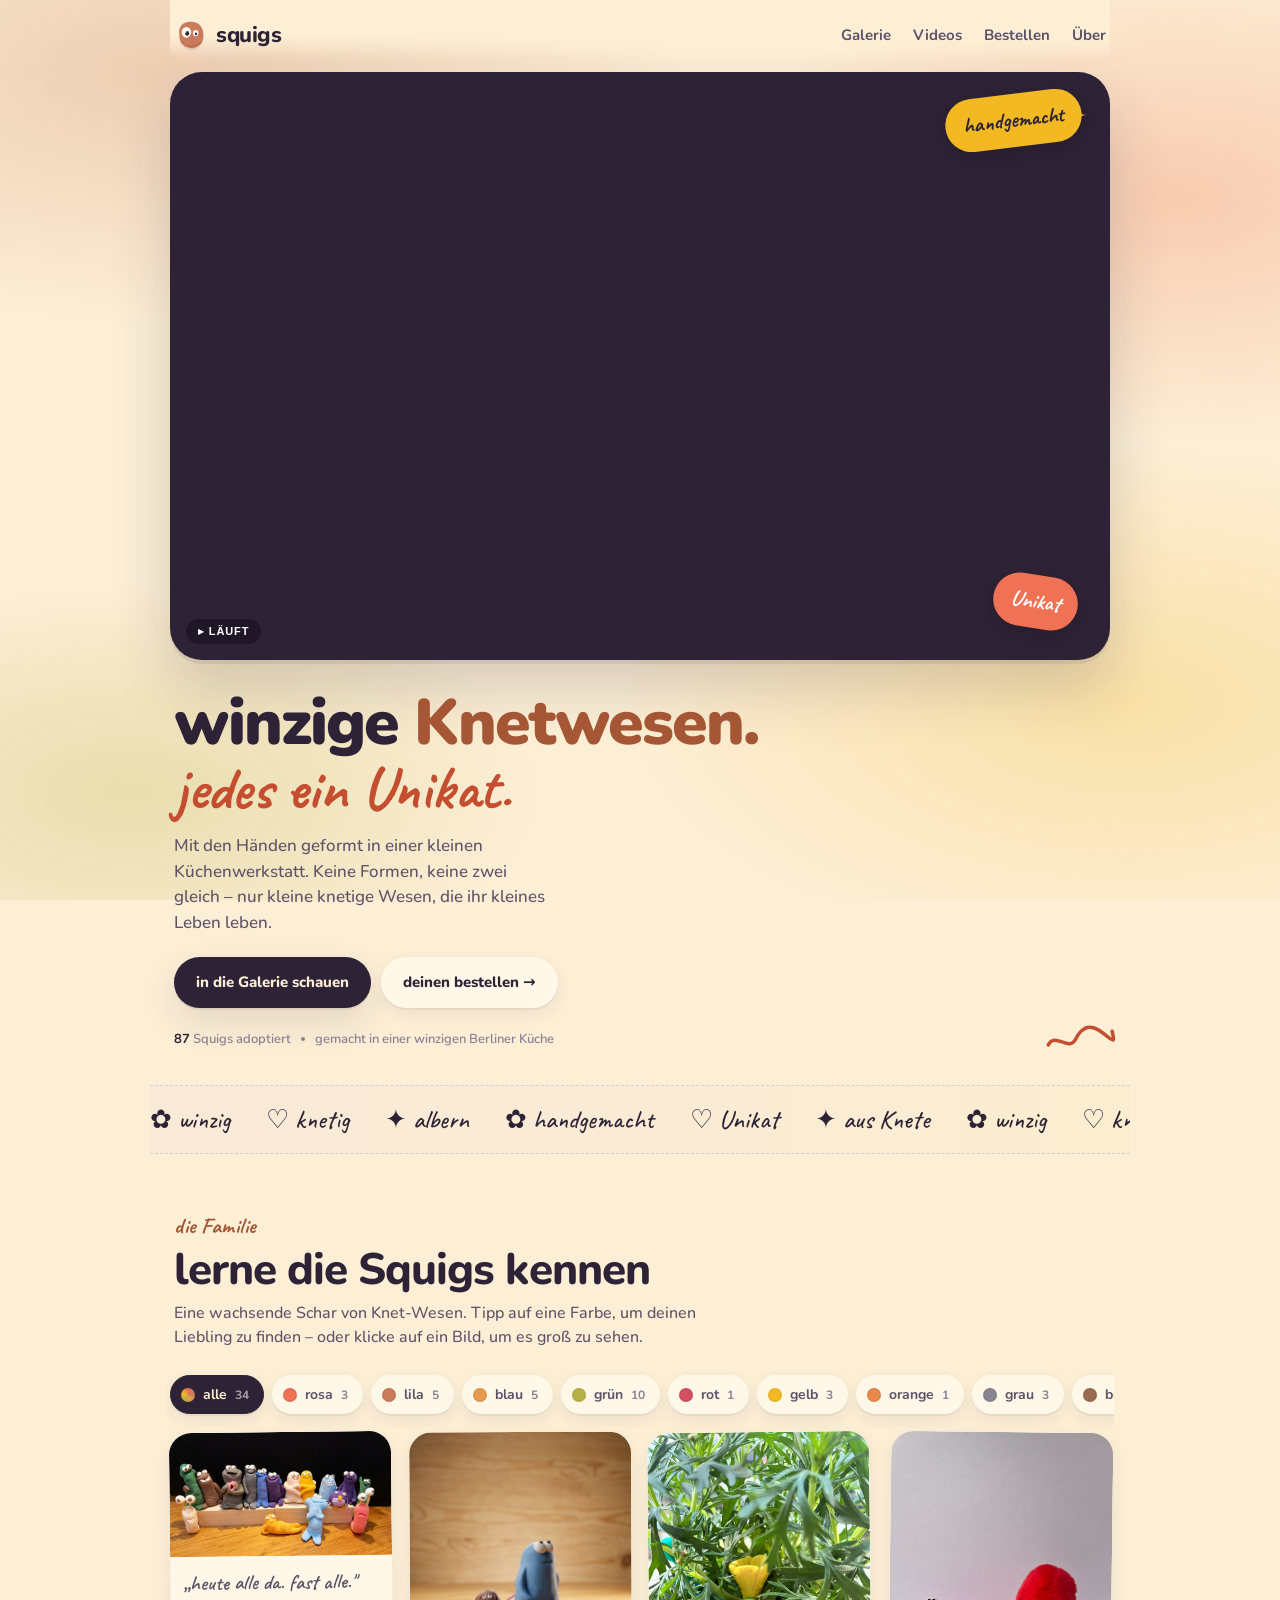
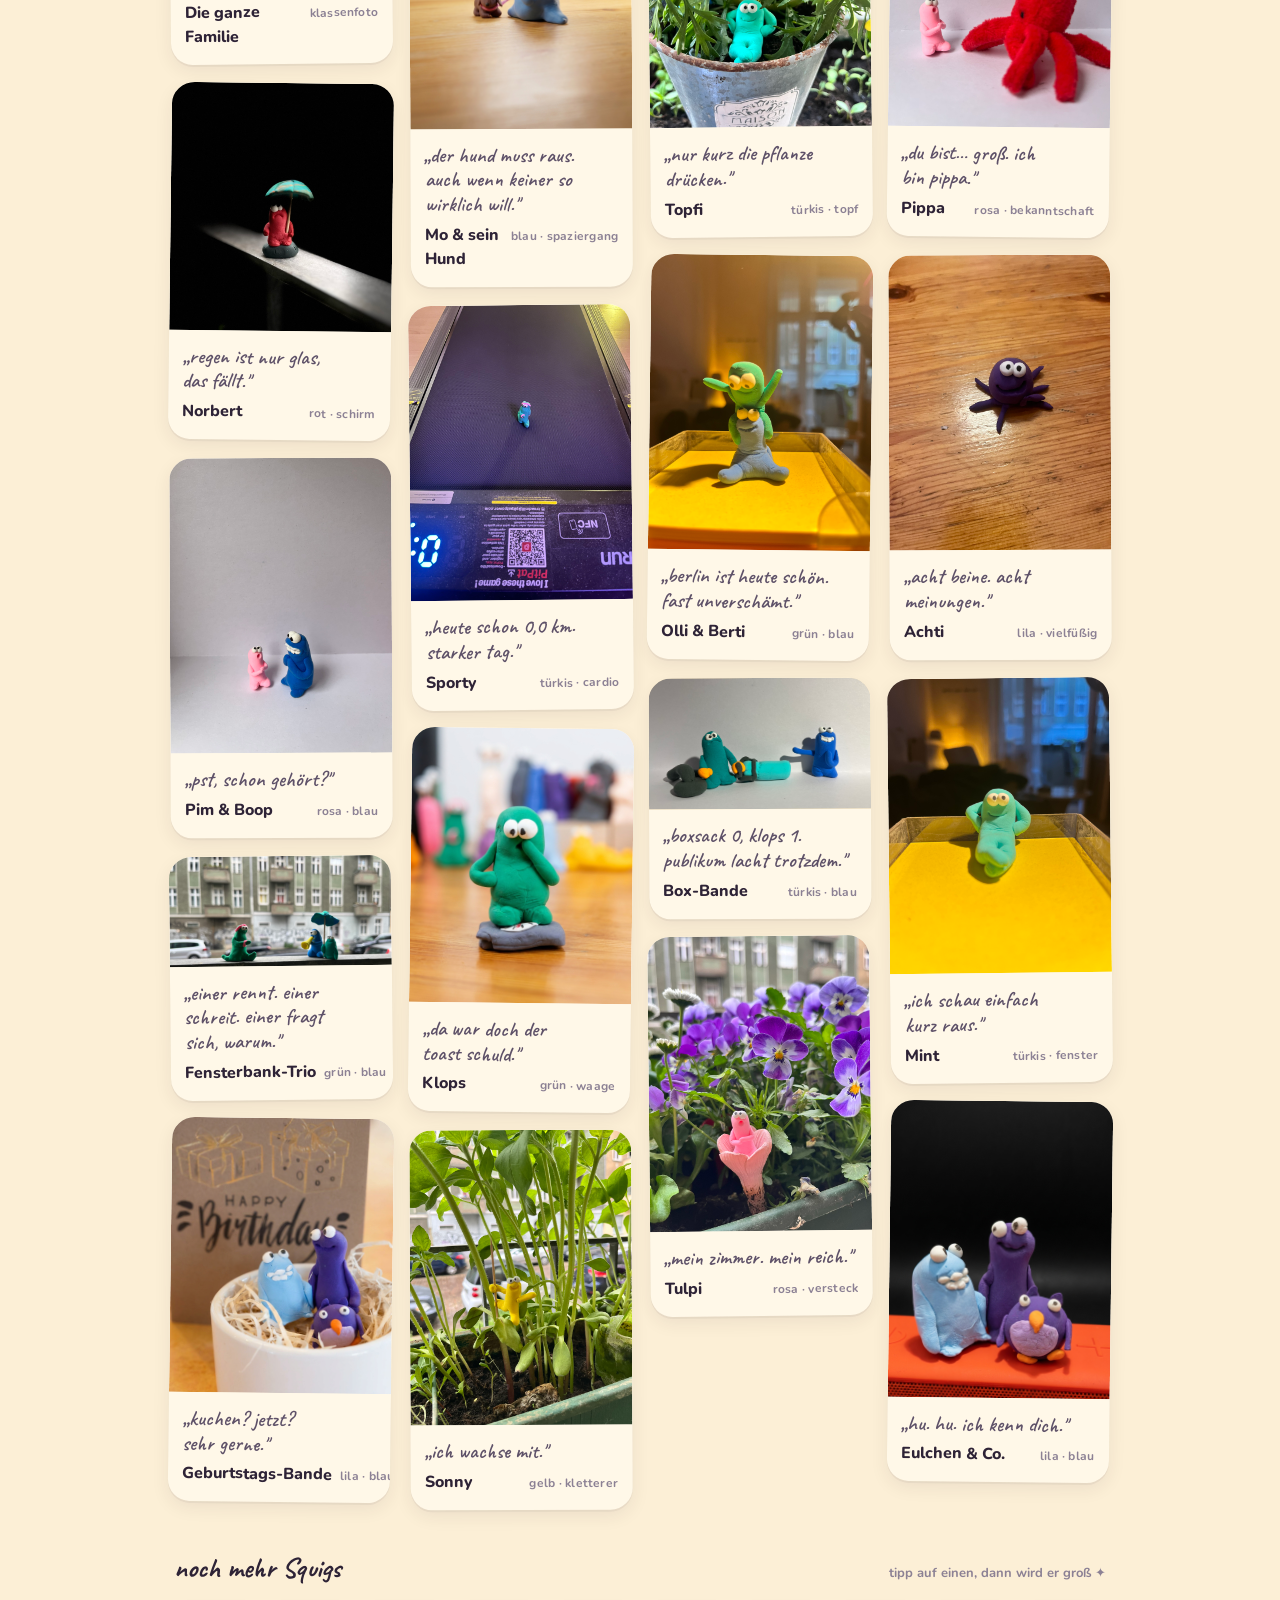
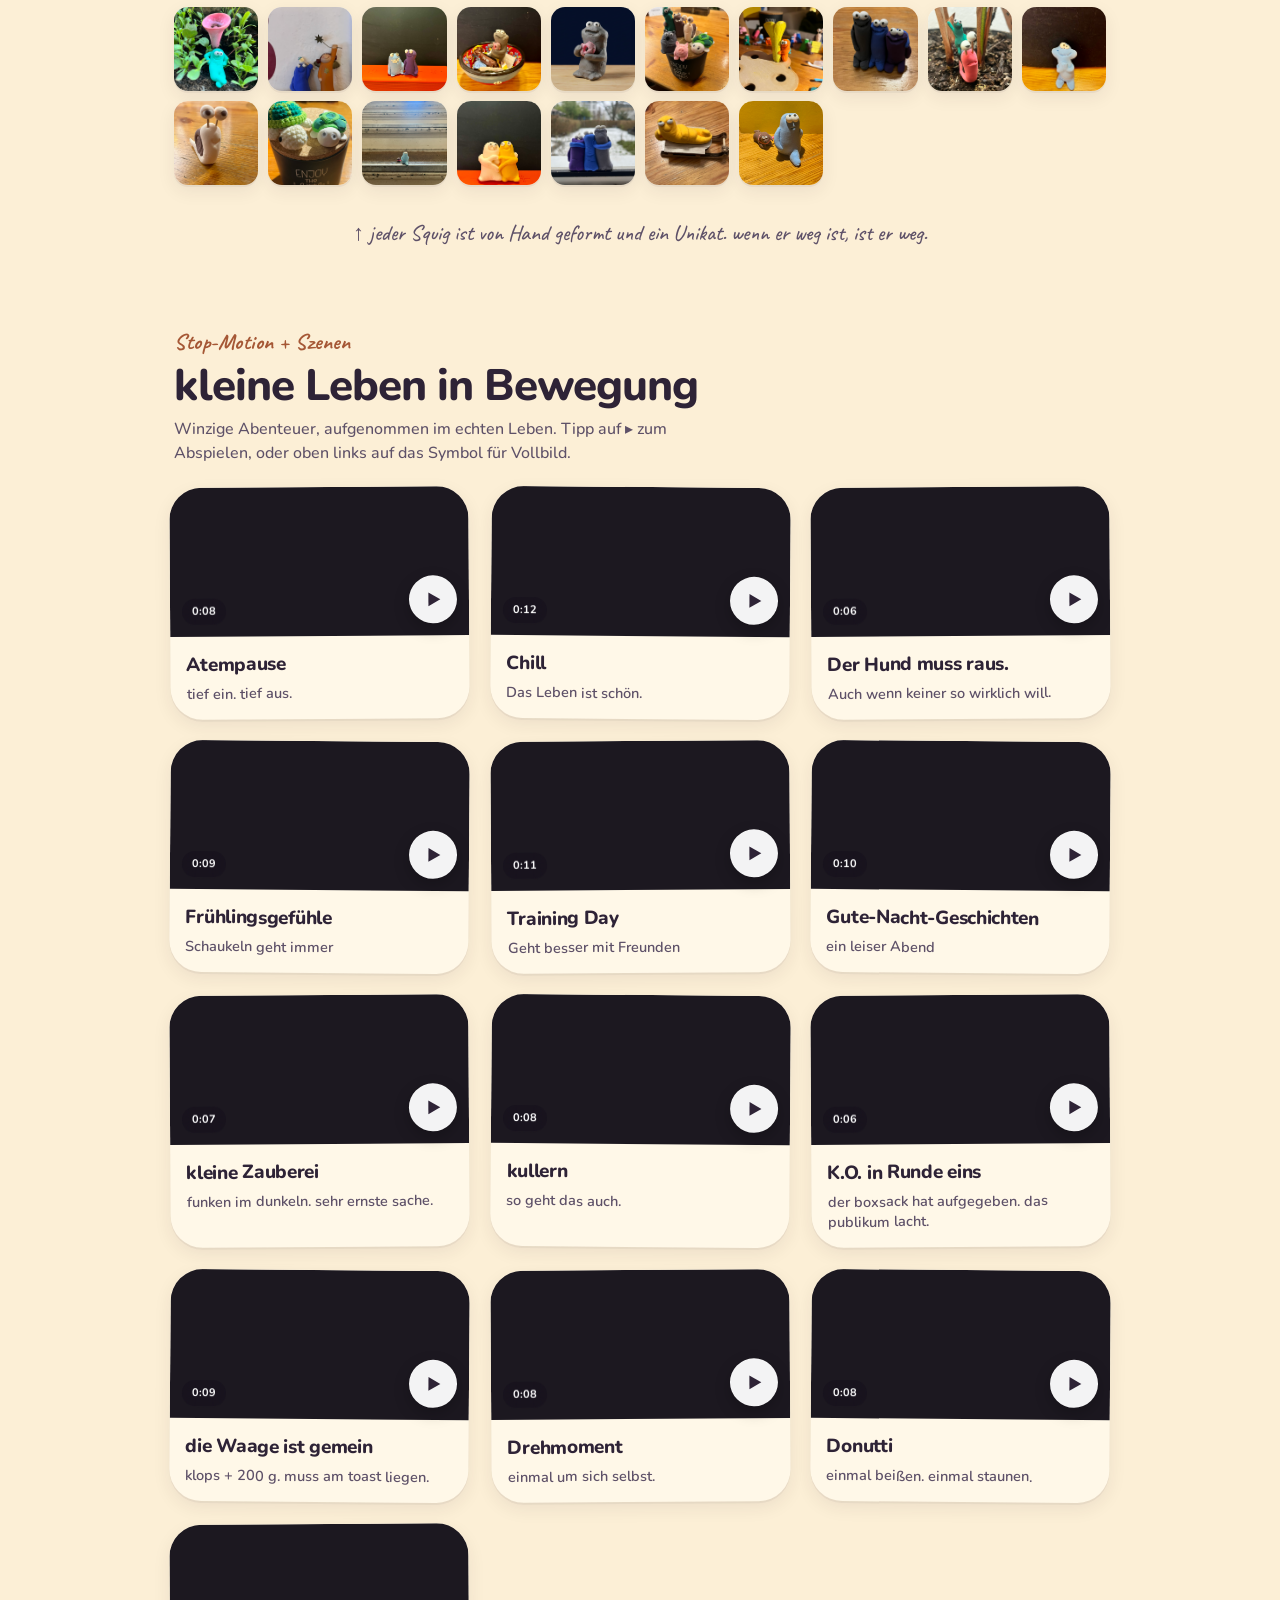
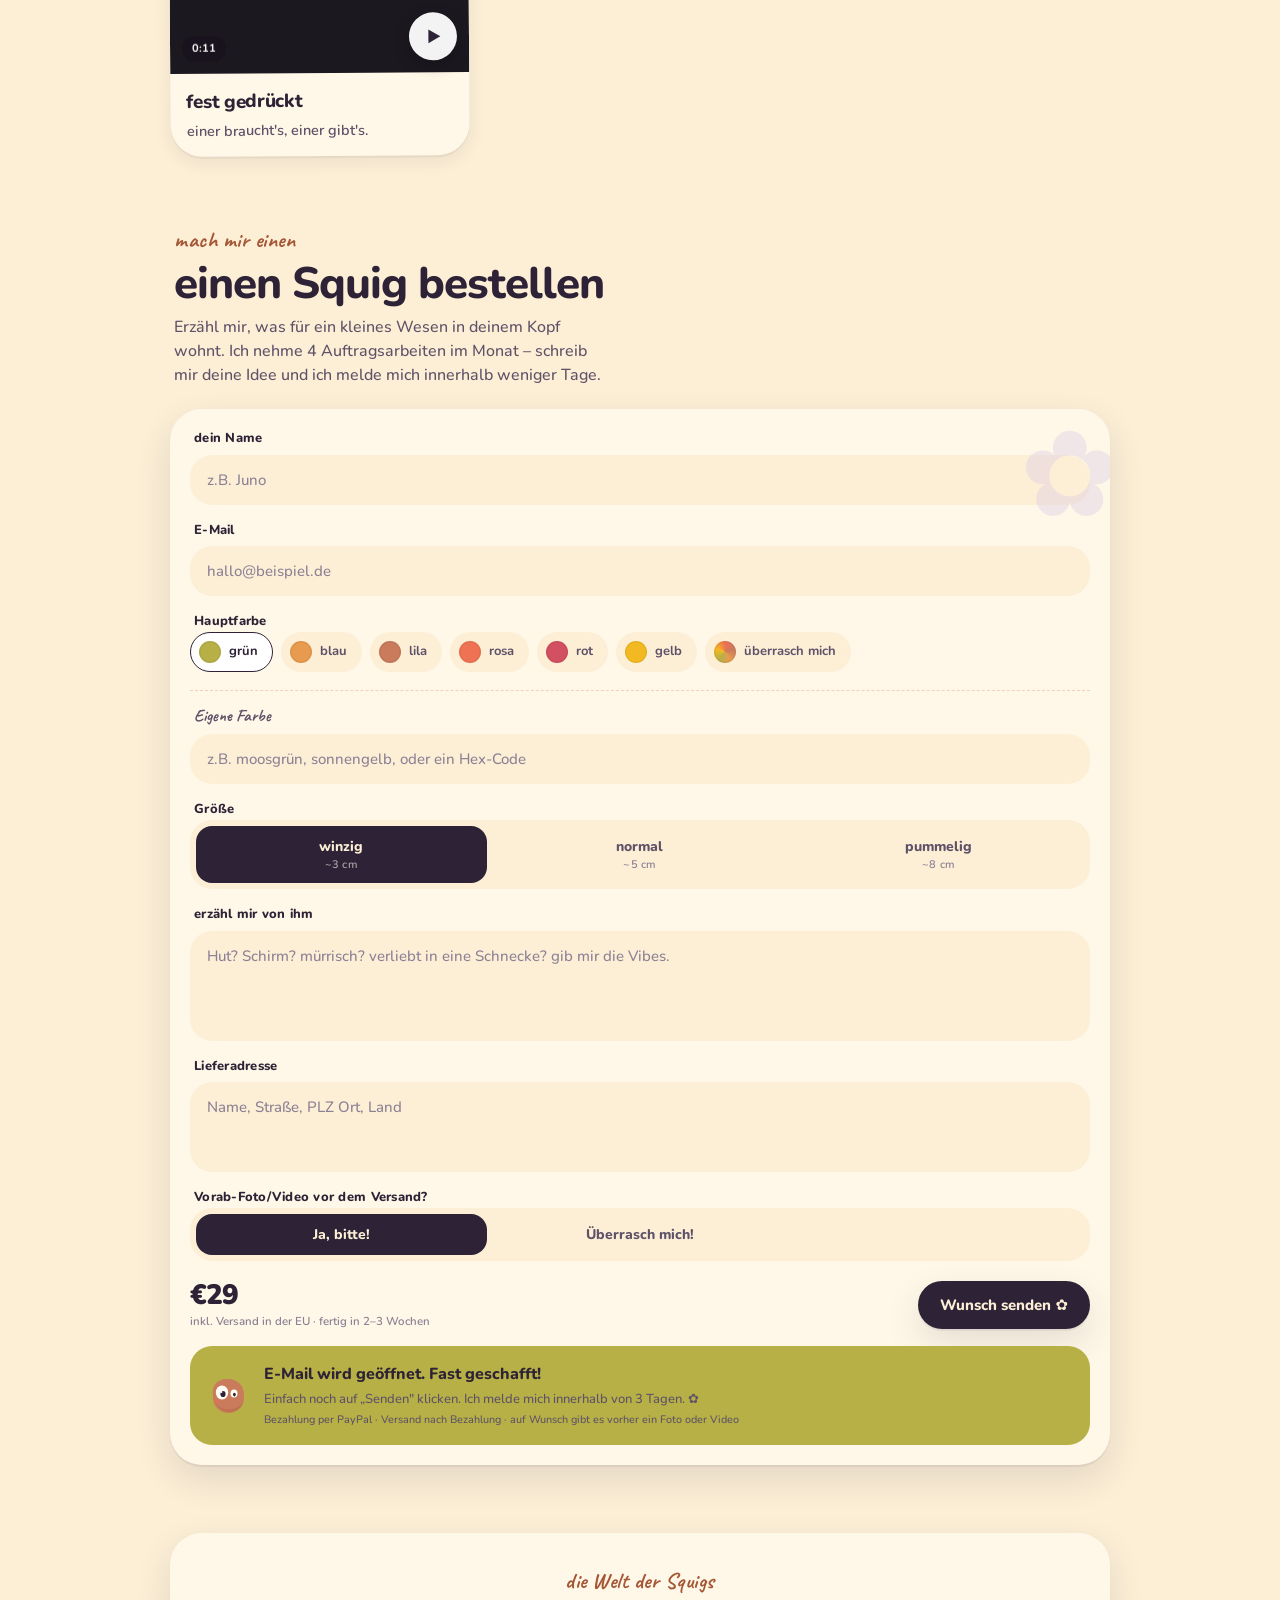
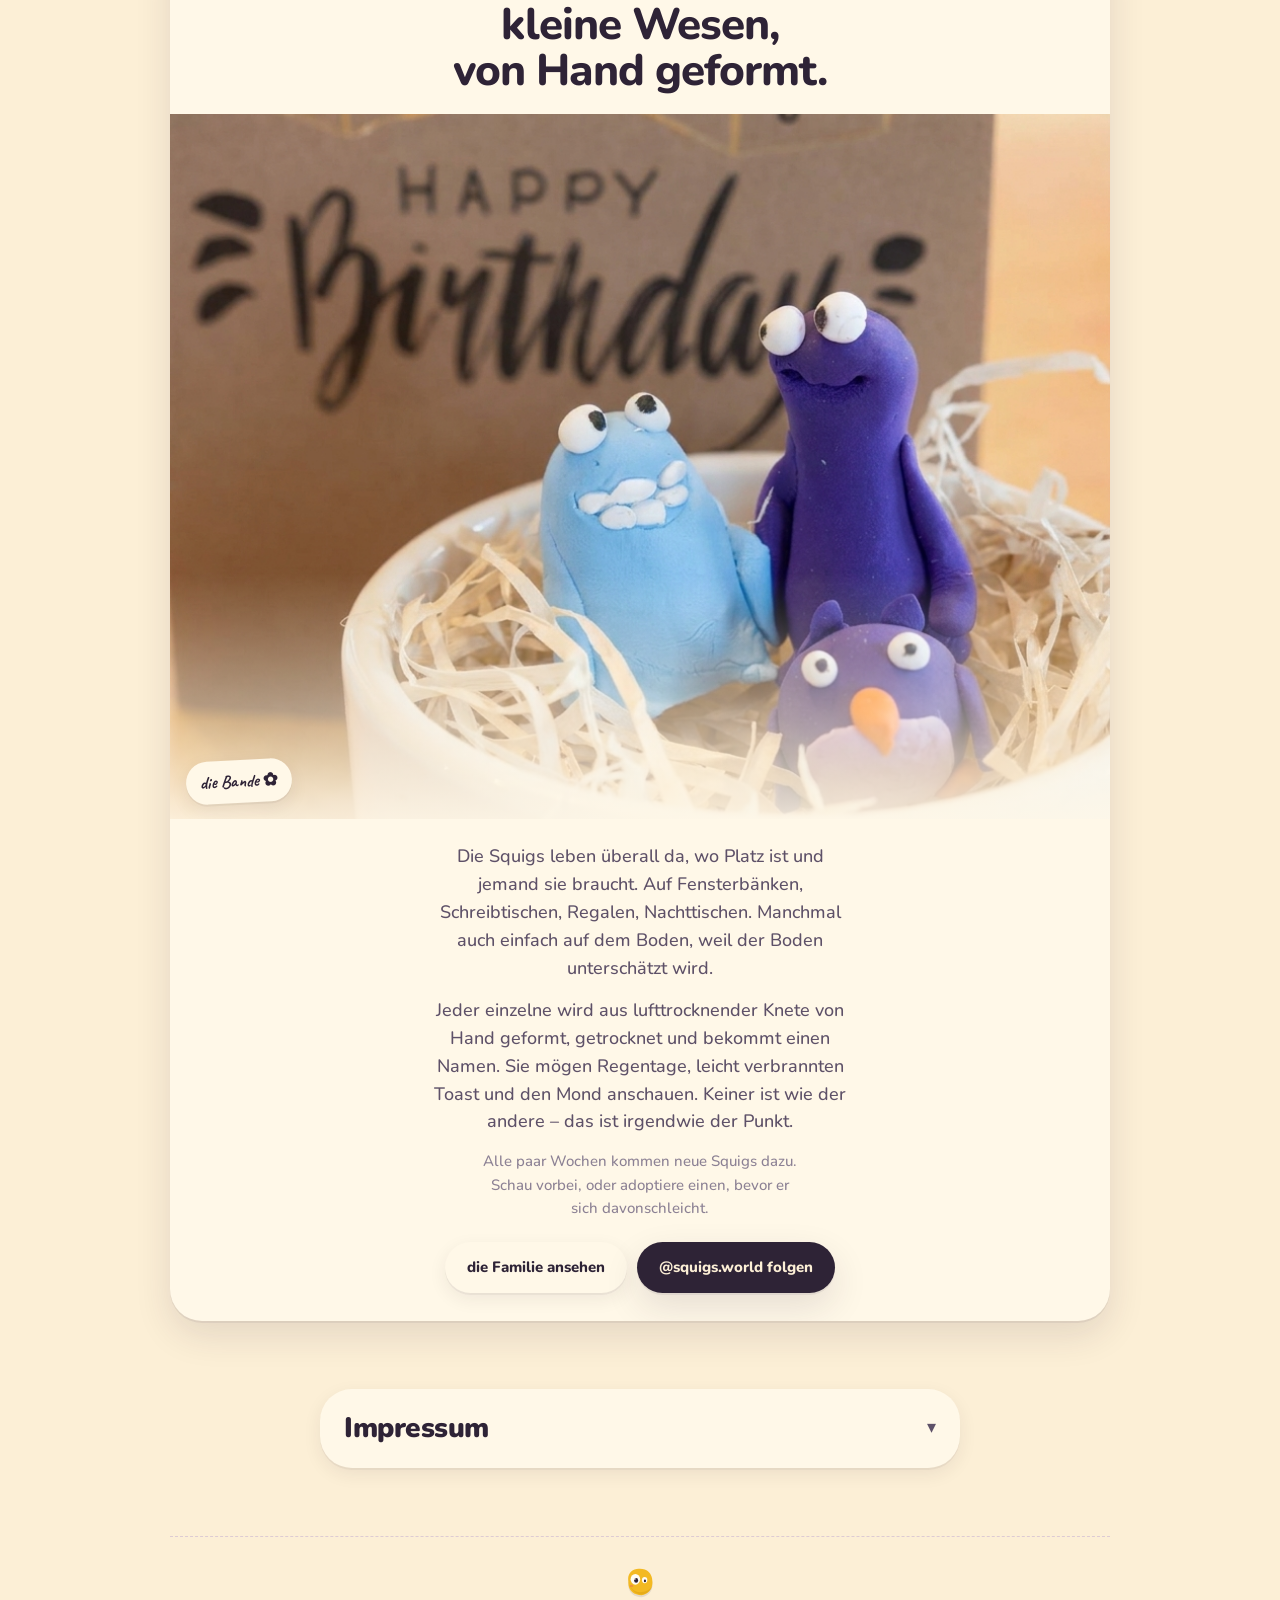
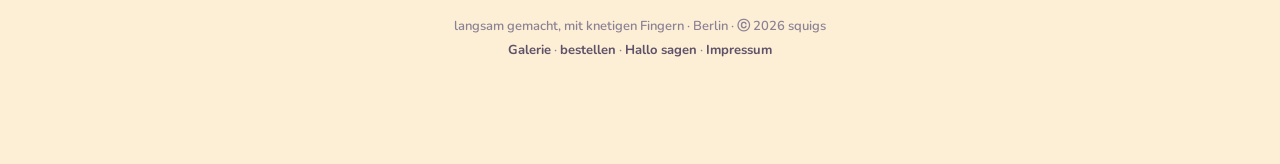
==== index.html @ 8e97f012 "Bugfixes: mobiles Menü, Farb-Swatches, Klops-Quote, em-dashes - Hamburger-Menü auf Mobilgeräten jetz" ====
<!doctype html>
<html lang="de">
<head>
<meta charset="utf-8">
<meta name="viewport" content="width=device-width, initial-scale=1, viewport-fit=cover">
<title>Squigs — winzige Knetwesen</title>

<!-- SEO -->
<meta name="description" content="Squigs — winzige Knetwesen aus lufttrocknender Knete, von Hand geformt in einer kleinen Berliner Küche. Jedes Stück ein Unikat. Adoptiere deinen Squig.">
<link rel="canonical" href="https://www.squigs.world">

<!-- Open Graph (WhatsApp, Instagram, Facebook) -->
<meta property="og:type" content="website">
<meta property="og:url" content="https://www.squigs.world">
<meta property="og:title" content="Squigs — winzige Knetwesen">
<meta property="og:description" content="Kleine Figuren aus lufttrocknender Knete, handgemacht in Berlin. Jedes Stück ein Unikat. Adoptiere deinen Squig.">
<meta property="og:image" content="https://www.squigs.world/assets/squig-family-lineup.png">
<meta property="og:locale" content="de_DE">
<meta property="og:site_name" content="Squigs">

<!-- Twitter Card -->
<meta name="twitter:card" content="summary_large_image">
<meta name="twitter:title" content="Squigs — winzige Knetwesen">
<meta name="twitter:description" content="Kleine Figuren aus lufttrocknender Knete, handgemacht in Berlin. Jedes Stück ein Unikat.">
<meta name="twitter:image" content="https://www.squigs.world/assets/squig-family-lineup.png">

<!-- Favicon -->
<link rel="icon" type="image/png" href="favicon.png" sizes="64x64">
<link rel="icon" type="image/svg+xml" href="favicon.svg">

<link rel="preconnect" href="https://fonts.googleapis.com">
<link rel="preconnect" href="https://fonts.gstatic.com" crossorigin>
<link rel="stylesheet" href="https://fonts.googleapis.com/css2?family=Nunito:wght@400;500;600;700;800;900&family=Caveat:wght@500;700&display=swap">
<link rel="stylesheet" href="styles.css">
<link rel="stylesheet" href="styles-v2.css">
</head>
<body>
  <div class="page" data-screen-label="Squigs Homepage">

    <!-- ============ NAV ============ -->
    <header class="nav">
      <a class="nav__logo" href="#top" aria-label="Squigs Startseite">
        <span class="logo-mark" aria-hidden="true">
          <svg viewBox="0 0 44 44" xmlns="http://www.w3.org/2000/svg">
            <path fill="var(--lav)" d="
              M 7 21
              C 5 11, 13 4, 22 5
              C 31 5, 38 11, 38 21
              C 39 30, 33 38, 24 39
              C 14 39, 6 33, 7 21 Z" />
            <path fill="var(--lav-deep)" opacity=".28" d="
              M 9 26
              C 11 35, 19 39, 26 38
              C 33 37, 37 32, 38 27
              C 35 33, 27 36, 19 35
              C 14 34, 11 31, 9 26 Z" />
            <ellipse cx="16" cy="18.5" rx="6.2" ry="7" fill="#FFFCF3" />
            <ellipse cx="17" cy="20"   rx="2.6" ry="3.1" fill="#2E2336" />
            <circle  cx="15.4" cy="18" r="1" fill="#FFFCF3" />
            <ellipse cx="28" cy="19.5" rx="3.5" ry="4" fill="#FFFCF3" />
            <ellipse cx="28.4" cy="20.6" rx="1.4" ry="1.8" fill="#2E2336" />
            <ellipse cx="11" cy="27" rx="2.4" ry="1.6" fill="var(--pnk)" opacity=".55" />
          </svg>
        </span>
        <span class="logo-word">squigs</span>
      </a>
      <nav class="nav__links">
        <a href="#gallery">Galerie</a>
        <a href="#videos">Videos</a>
        <a href="#commissions">Bestellen</a>
        <a href="#about">Über</a>
      </nav>
      <button class="nav__menu" aria-label="Menü">
        <span></span><span></span><span></span>
      </button>
    </header>

    <!-- ============ HERO ============ -->
    <section class="hero" id="top">
      <div class="hero__featured">
        <video class="hero__video"
               src="assets/hero.mp4"
               autoplay muted loop playsinline
               aria-hidden="true"></video>
        <button class="hero__loop-tag" id="heroLoopBtn" aria-label="Video pausieren">▸ läuft</button>
        <div class="hero__sticker hero__sticker--1">handgemacht</div>
        <div class="hero__sticker hero__sticker--2">Unikat</div>
        <span class="hero__doodle hero__doodle--star" aria-hidden="true">✦</span>
      </div>

      <div class="hero__content">
        <h1 class="hero__title">
          winzige
          <span class="hero__title--accent">Knetwesen.</span>
          <span class="hero__title--script">jedes ein Unikat.</span>
        </h1>

        <p class="hero__sub">
          Mit den Händen geformt in einer kleinen Küchenwerkstatt.
          Keine Formen, keine zwei gleich – nur kleine knetige Wesen,
          die ihr kleines Leben leben.
        </p>

        <div class="hero__cta">
          <a href="#gallery" class="btn btn--primary">in die Galerie schauen</a>
          <a href="#commissions" class="btn btn--ghost">deinen bestellen →</a>
        </div>

        <div class="hero__meta">
          <span><b>87</b> Squigs adoptiert</span>
          <span class="dot"></span>
          <span>gemacht in einer winzigen Berliner Küche</span>
        </div>

        <span class="hero__doodle hero__doodle--squig" aria-hidden="true">
          <svg viewBox="0 0 60 24" fill="none"><path d="M2 12 C 10 2, 18 22, 26 12 S 42 2, 50 12 S 58 22, 58 12" stroke="currentColor" stroke-width="3" stroke-linecap="round"/></svg>
        </span>
      </div>
    </section>

    <!-- ============ MARQUEE ============ -->
    <div class="marquee" aria-hidden="true">
      <div class="marquee__track">
        <span>✿ winzig</span><span>♡ knetig</span><span>✦ albern</span>
        <span>✿ handgemacht</span><span>♡ Unikat</span><span>✦ aus Knete</span>
        <span>✿ winzig</span><span>♡ knetig</span><span>✦ albern</span>
        <span>✿ handgemacht</span><span>♡ Unikat</span><span>✦ aus Knete</span>
      </div>
    </div>

    <!-- ============ GALLERY V2 ============ -->
    <section class="section" id="gallery">
      <div class="section__head">
        <span class="eyebrow">die Familie</span>
        <h2 class="section__title">lerne die Squigs kennen</h2>
        <p class="section__sub section__sub--wide">Eine wachsende Schar von Knet‑Wesen. Tipp auf eine Farbe, um deinen Liebling zu finden – oder klicke auf ein Bild, um es groß zu sehen.</p>
      </div>

      <div class="filters" role="tablist" aria-label="nach Farbe filtern">
        <button class="chip is-active" data-filter="all">
          <span class="chip__swatch chip__swatch--all"></span> alle <span class="chip__count" data-count="all"></span>
        </button>
        <button class="chip" data-filter="pink"><span class="chip__swatch" style="--c:var(--pnk)"></span> rosa <span class="chip__count" data-count="pink"></span></button>
        <button class="chip" data-filter="lavender"><span class="chip__swatch" style="--c:var(--lav)"></span> lila <span class="chip__count" data-count="lavender"></span></button>
        <button class="chip" data-filter="blue"><span class="chip__swatch" style="--c:var(--sky)"></span> blau <span class="chip__count" data-count="blue"></span></button>
        <button class="chip" data-filter="green"><span class="chip__swatch" style="--c:var(--mnt)"></span> grün <span class="chip__count" data-count="green"></span></button>
        <button class="chip" data-filter="red"><span class="chip__swatch" style="--c:#D34F62"></span> rot <span class="chip__count" data-count="red"></span></button>
        <button class="chip" data-filter="yellow"><span class="chip__swatch" style="--c:var(--yel)"></span> gelb <span class="chip__count" data-count="yellow"></span></button>
        <button class="chip" data-filter="orange"><span class="chip__swatch" style="--c:#E8884C"></span> orange <span class="chip__count" data-count="orange"></span></button>
        <button class="chip" data-filter="grey"><span class="chip__swatch" style="--c:#8A8590"></span> grau <span class="chip__count" data-count="grey"></span></button>
        <button class="chip" data-filter="brown"><span class="chip__swatch" style="--c:#9B6B4F"></span> braun <span class="chip__count" data-count="brown"></span></button>
      </div>

      <!-- Masonry magazine cards: full image, full caption -->
      <div class="gallery2" id="galleryGrid">

        <figure class="card2" data-color="all">
          <div class="card2__media"><img src="assets/squig-family-lineup.png" alt="Die ganze Squig-Familie"></div>
          <figcaption>
            <p class="quote">„heute alle da. fast alle."</p>
            <div class="row"><b>Die ganze Familie</b><span class="tag">Klassenfoto</span></div>
          </figcaption>
        </figure>

        <figure class="card2" data-color="red">
          <div class="card2__media"><img src="assets/squig-umbrella.jpg" alt="Norbert mit Schirm"></div>
          <figcaption>
            <p class="quote">„regen ist nur glas, das fällt."</p>
            <div class="row"><b>Norbert</b><span class="tag">rot · Schirm</span></div>
          </figcaption>
        </figure>

        <figure class="card2" data-color="pink">
          <div class="card2__media"><img src="assets/squig-pink-blue.jpg" alt="Pim und Boop"></div>
          <figcaption>
            <p class="quote">„pst, schon gehört?"</p>
            <div class="row"><b>Pim &amp; Boop</b><span class="tag">rosa · blau</span></div>
          </figcaption>
        </figure>

        <figure class="card2" data-color="green">
          <div class="card2__media"><img src="assets/squig-trio-window.jpg" alt="Das Fensterbank-Trio"></div>
          <figcaption>
            <p class="quote">„einer rennt. einer schreit. einer fragt sich, warum."</p>
            <div class="row"><b>Fensterbank‑Trio</b><span class="tag">grün · blau</span></div>
          </figcaption>
        </figure>

        <figure class="card2" data-color="lavender">
          <div class="card2__media"><img src="assets/squig-birthday.jpg" alt="Geburtstags-Bande in der Tasse"></div>
          <figcaption>
            <p class="quote">„kuchen? jetzt? sehr gerne."</p>
            <div class="row"><b>Geburtstags‑Bande</b><span class="tag">lila · blau</span></div>
          </figcaption>
        </figure>

        <figure class="card2" data-color="blue">
          <div class="card2__media"><img src="assets/squig-dog-walk.jpg" alt="Hellblauer Squig führt einen winzigen braunen Hund an pinker Leine über Holzboden"></div>
          <figcaption>
            <p class="quote">„der hund muss raus. auch wenn keiner so wirklich will."</p>
            <div class="row"><b>Mo &amp; sein Hund</b><span class="tag">blau · Spaziergang</span></div>
          </figcaption>
        </figure>

        <figure class="card2" data-color="green">
          <div class="card2__media"><img src="assets/squig-umarmung.jpg" alt="Türkiser Squig mit pinkem Stirnband auf dem Laufband"></div>
          <figcaption>
            <p class="quote">„heute schon 0,0 km. starker tag."</p>
            <div class="row"><b>Sporty</b><span class="tag">türkis · Cardio</span></div>
          </figcaption>
        </figure>

        <figure class="card2" data-color="green">
          <div class="card2__media"><img src="assets/squig-scale.jpg" alt="Grüner Squig auf der Waage, erschrocken"></div>
          <figcaption>
            <p class="quote">„da war doch der toast schuld."</p>
            <div class="row"><b>Klops</b><span class="tag">grün · Waage</span></div>
          </figcaption>
        </figure>

        <figure class="card2" data-color="yellow">
          <div class="card2__media"><img src="assets/squig-sunflower.jpg" alt="Gelber Squig klettert an Sonnenblume"></div>
          <figcaption>
            <p class="quote">„ich wachse mit."</p>
            <div class="row"><b>Sonny</b><span class="tag">gelb · Kletterer</span></div>
          </figcaption>
        </figure>

        <figure class="card2" data-color="green">
          <div class="card2__media"><img src="assets/squig-yellow-plant.jpg" alt="Türkiser Squig sitzt in Zinktopf mit Blume"></div>
          <figcaption>
            <p class="quote">„nur kurz die pflanze drücken."</p>
            <div class="row"><b>Topfi</b><span class="tag">türkis · Topf</span></div>
          </figcaption>
        </figure>

        <figure class="card2" data-color="green">
          <div class="card2__media"><img src="assets/squig-stadtblumen.jpg" alt="Grüner Squig sitzt huckepack auf blauem Squig auf goldenem Tablett am Fenster"></div>
          <figcaption>
            <p class="quote">„berlin ist heute schön. fast unverschämt."</p>
            <div class="row"><b>Olli &amp; Berti</b><span class="tag">grün · blau</span></div>
          </figcaption>
        </figure>

        <figure class="card2" data-color="green">
          <div class="card2__media"><img src="assets/squig-schlafsack.jpg" alt="Türkiser Squig mit Boxhandschuhen, kaputter Boxsack daneben, blauer Squig schaut"></div>
          <figcaption>
            <p class="quote">„boxsack 0, klops 1. publikum lacht trotzdem."</p>
            <div class="row"><b>Box‑Bande</b><span class="tag">türkis · blau</span></div>
          </figcaption>
        </figure>

        <figure class="card2" data-color="pink">
          <div class="card2__media"><img src="assets/squig-tulpe.jpg" alt="Rosa Squig in pinker Tulpe"></div>
          <figcaption>
            <p class="quote">„mein zimmer. mein reich."</p>
            <div class="row"><b>Tulpi</b><span class="tag">rosa · Versteck</span></div>
          </figcaption>
        </figure>

        <figure class="card2" data-color="pink">
          <div class="card2__media"><img src="assets/squig-krake.jpg" alt="Rosa Squig trifft rote Plüsch-Krake"></div>
          <figcaption>
            <p class="quote">„du bist… groß. ich bin pippa."</p>
            <div class="row"><b>Pippa</b><span class="tag">rosa · Bekanntschaft</span></div>
          </figcaption>
        </figure>

        <figure class="card2" data-color="lavender">
          <div class="card2__media"><img src="assets/squig-treadmill.jpg" alt="Lila Mini-Squig mit acht Beinen auf Holzboden"></div>
          <figcaption>
            <p class="quote">„acht beine. acht meinungen."</p>
            <div class="row"><b>Achti</b><span class="tag">lila · vielfüßig</span></div>
          </figcaption>
        </figure>

        <figure class="card2" data-color="green">
          <div class="card2__media"><img src="assets/squig-tablett.jpg" alt="Türkiser Squig auf gelbem Tablett am Fenster"></div>
          <figcaption>
            <p class="quote">„ich schau einfach kurz raus."</p>
            <div class="row"><b>Mint</b><span class="tag">türkis · Fenster</span></div>
          </figcaption>
        </figure>

        <figure class="card2" data-color="lavender">
          <div class="card2__media"><img src="assets/squig-trio-owl.jpg" alt="Hellblauer und lila Squig neben kleinem lila Eulchen auf orangem Lautsprecher"></div>
          <figcaption>
            <p class="quote">„hu. hu. ich kenn dich."</p>
            <div class="row"><b>Eulchen &amp; Co.</b><span class="tag">lila · blau</span></div>
          </figcaption>
        </figure>

      </div>

      <!-- Thumbnail strip: the rest of the family, click to enlarge -->
      <div class="more-head">
        <h3>noch mehr Squigs</h3>
        <span class="hint">tipp auf einen, dann wird er groß ✦</span>
      </div>

      <div class="thumbs" id="thumbStrip">
        <button class="thumb" data-color="green" data-name="Im Beet" data-tag="türkis · Trichter" data-src="assets/squig-buero.jpg">
          <img src="assets/squig-buero.jpg" alt="Türkiser Squig mit rosa Trichter zwischen Sämlingen">
        </button>
        <button class="thumb" data-color="blue" data-name="Stern pflücken" data-tag="blau · Engel" data-src="assets/squig-angel.jpg">
          <img src="assets/squig-angel.jpg" alt="Blauer Squig mit Ananas neben Keramik-Engel">
        </button>
        <button class="thumb" data-color="lavender" data-name="Lila Pärchen" data-tag="lila · blau" data-src="assets/squig-blue-purple-pair.jpg">
          <img src="assets/squig-blue-purple-pair.jpg" alt="Hellblauer und lila Squig auf orangem Lautsprecher">
        </button>
        <button class="thumb" data-color="grey" data-name="In der Süßigkeitenschale" data-tag="grau · Schoki" data-src="assets/squig-donut-bowl.jpg">
          <img src="assets/squig-donut-bowl.jpg" alt="Grauer Squig mit rosa Donut in Schale voller Pralinen">
        </button>
        <button class="thumb" data-color="grey" data-name="Donutti" data-tag="grau · Donut" data-src="assets/squig-donut.png">
          <img src="assets/squig-donut.png" alt="Grauer Squig hält einen rosa Donut in den Armen">
        </button>
        <button class="thumb" data-color="all" data-name="auf der Dose" data-tag="Versammlung" data-src="assets/squig-group-stump.jpg">
          <img src="assets/squig-group-stump.jpg" alt="Sechs Squigs und Tiere auf einer Enjoy-Dose">
        </button>
        <button class="thumb" data-color="orange" data-name="Blumenfreund" data-tag="orange · Blume" data-src="assets/squig-kleiner-prinz.jpg">
          <img src="assets/squig-kleiner-prinz.jpg" alt="Oranger Squig umarmt gelben Blumenstängel">
        </button>
        <button class="thumb" data-color="grey" data-name="Drei Dunkle" data-tag="grau · blau · lila" data-src="assets/squig-plant-snail.jpg">
          <img src="assets/squig-plant-snail.jpg" alt="Schwarzer, blauer und lila Squig nebeneinander">
        </button>
        <button class="thumb" data-color="green" data-name="Beet-Begegnung" data-tag="türkis · rosa" data-src="assets/squig-pot-pair.jpg">
          <img src="assets/squig-pot-pair.jpg" alt="Türkiser Squig lehnt sich an rosa Schneckchen im Pflanzentopf">
        </button>
        <button class="thumb" data-color="blue" data-name="Andacht" data-tag="blau · andächtig" data-src="assets/squig-praying.jpg">
          <img src="assets/squig-praying.jpg" alt="Hellblauer Squig mit gefalteten Händen, schaut nach oben">
        </button>
        <button class="thumb" data-color="brown" data-name="Schnecke solo" data-tag="weiß · braun" data-src="assets/squig-snail-solo.jpg">
          <img src="assets/squig-snail-solo.jpg" alt="Weiße Schnecke mit braunem Haus, allein auf Holz">
        </button>
        <button class="thumb" data-color="green" data-name="Schildkrötentreffen" data-tag="grün · gestrickt" data-src="assets/squig-snail.jpg">
          <img src="assets/squig-snail.jpg" alt="Knet-Schildkröte trifft gehäkelte Schildkröte">
        </button>
        <button class="thumb" data-color="blue" data-name="Auf der Treppe" data-tag="blau · Hund" data-src="assets/squig-stairs.jpg">
          <img src="assets/squig-stairs.jpg" alt="Hellblauer Squig mit Hund auf alter Treppenstufe">
        </button>
        <button class="thumb" data-color="yellow" data-name="Gelb‑Weiß Umarmung" data-tag="gelb · weiß" data-src="assets/squig-white-yellow-hug.jpg">
          <img src="assets/squig-white-yellow-hug.jpg" alt="Gelber und weißer Squig umarmen sich fest">
        </button>
        <button class="thumb" data-color="lavender" data-name="Aus dem Fenster" data-tag="lila · blau · grau" data-src="assets/squig-window-back.jpg">
          <img src="assets/squig-window-back.jpg" alt="Drei Squigs Arm in Arm schauen aus dem Fenster">
        </button>
        <button class="thumb" data-color="yellow" data-name="Schlittenfahrt" data-tag="gelb · Schlitten" data-src="assets/squig-yellow-sled.jpg">
          <img src="assets/squig-yellow-sled.jpg" alt="Gelber Squig liegt entspannt auf Holzschlitten">
        </button>
        <button class="thumb" data-color="blue" data-name="Mo & Dackel" data-tag="blau · Hund" data-src="assets/squig-dog-yellow.jpg">
          <img src="assets/squig-dog-yellow.jpg" alt="Hellblauer Squig mit Dackel an pinker Leine">
        </button>

      </div>

      <p class="gallery2-note">↑ jeder Squig ist von Hand geformt und ein Unikat. wenn er weg ist, ist er weg.</p>
    </section>

    <!-- ============ VIDEOS V2 ============ -->
    <section class="section" id="videos">
      <div class="section__head">
        <span class="eyebrow">Stop‑Motion + Szenen</span>
        <h2 class="section__title">kleine Leben in Bewegung</h2>
        <p class="section__sub section__sub--wide">Winzige Abenteuer, aufgenommen im echten Leben. Tipp auf ▸ zum Abspielen, oder oben links auf das Symbol für Vollbild.</p>
      </div>

      <div class="videos2">
        <article class="vcard2">
          <div class="vcard2__media">
            <video src="assets/squig-clip-1.mp4" muted loop playsinline preload="metadata"></video>
            <button class="vcard2__fs" aria-label="groß ansehen" title="groß ansehen">
              <svg viewBox="0 0 24 24" fill="none" stroke="currentColor" stroke-width="2.5" stroke-linecap="round"><path d="M4 9V4h5M20 9V4h-5M4 15v5h5M20 15v5h-5"/></svg>
            </button>
            <button class="vcard2__play" aria-label="abspielen">
              <svg viewBox="0 0 24 24" width="22" height="22"><path d="M7 4.5v15l13-7.5z" fill="currentColor"/></svg>
            </button>
            <span class="vcard2__dur">0:08</span>
          </div>
          <div class="vcard2__body">
            <h3>Atempause</h3>
            <p>tief ein. tief aus.</p>
          </div>
        </article>

        <article class="vcard2">
          <div class="vcard2__media">
            <video src="assets/squig-clip-2.mp4" muted loop playsinline preload="metadata"></video>
            <button class="vcard2__fs" aria-label="groß ansehen" title="groß ansehen">
              <svg viewBox="0 0 24 24" fill="none" stroke="currentColor" stroke-width="2.5" stroke-linecap="round"><path d="M4 9V4h5M20 9V4h-5M4 15v5h5M20 15v5h-5"/></svg>
            </button>
            <button class="vcard2__play" aria-label="abspielen">
              <svg viewBox="0 0 24 24" width="22" height="22"><path d="M7 4.5v15l13-7.5z" fill="currentColor"/></svg>
            </button>
            <span class="vcard2__dur">0:12</span>
          </div>
          <div class="vcard2__body">
            <h3>Chill</h3>
            <p>Das Leben ist schön.</p>
          </div>
        </article>

        <article class="vcard2">
          <div class="vcard2__media">
            <video src="assets/squig-clip-3.mp4" muted loop playsinline preload="metadata"></video>
            <button class="vcard2__fs" aria-label="groß ansehen" title="groß ansehen">
              <svg viewBox="0 0 24 24" fill="none" stroke="currentColor" stroke-width="2.5" stroke-linecap="round"><path d="M4 9V4h5M20 9V4h-5M4 15v5h5M20 15v5h-5"/></svg>
            </button>
            <button class="vcard2__play" aria-label="abspielen">
              <svg viewBox="0 0 24 24" width="22" height="22"><path d="M7 4.5v15l13-7.5z" fill="currentColor"/></svg>
            </button>
            <span class="vcard2__dur">0:06</span>
          </div>
          <div class="vcard2__body">
            <h3>Der Hund muss raus.</h3>
            <p>Auch wenn keiner so wirklich will.</p>
          </div>
        </article>

        <article class="vcard2">
          <div class="vcard2__media">
            <video src="assets/squig-clip-4.mp4" muted loop playsinline preload="metadata"></video>
            <button class="vcard2__fs" aria-label="groß ansehen" title="groß ansehen">
              <svg viewBox="0 0 24 24" fill="none" stroke="currentColor" stroke-width="2.5" stroke-linecap="round"><path d="M4 9V4h5M20 9V4h-5M4 15v5h5M20 15v5h-5"/></svg>
            </button>
            <button class="vcard2__play" aria-label="abspielen">
              <svg viewBox="0 0 24 24" width="22" height="22"><path d="M7 4.5v15l13-7.5z" fill="currentColor"/></svg>
            </button>
            <span class="vcard2__dur">0:09</span>
          </div>
          <div class="vcard2__body">
            <h3>Frühlingsgefühle</h3>
            <p>Schaukeln geht immer</p>
          </div>
        </article>

        <article class="vcard2">
          <div class="vcard2__media">
            <video src="assets/squig-clip-5.mp4" muted loop playsinline preload="metadata"></video>
            <button class="vcard2__fs" aria-label="groß ansehen" title="groß ansehen">
              <svg viewBox="0 0 24 24" fill="none" stroke="currentColor" stroke-width="2.5" stroke-linecap="round"><path d="M4 9V4h5M20 9V4h-5M4 15v5h5M20 15v5h-5"/></svg>
            </button>
            <button class="vcard2__play" aria-label="abspielen">
              <svg viewBox="0 0 24 24" width="22" height="22"><path d="M7 4.5v15l13-7.5z" fill="currentColor"/></svg>
            </button>
            <span class="vcard2__dur">0:11</span>
          </div>
          <div class="vcard2__body">
            <h3>Training Day</h3>
            <p>Geht besser mit Freunden</p>
          </div>
        </article>

        <article class="vcard2">
          <div class="vcard2__media">
            <video src="assets/squig-bedtime.mp4" muted loop playsinline preload="metadata"></video>
            <button class="vcard2__fs" aria-label="groß ansehen" title="groß ansehen">
              <svg viewBox="0 0 24 24" fill="none" stroke="currentColor" stroke-width="2.5" stroke-linecap="round"><path d="M4 9V4h5M20 9V4h-5M4 15v5h5M20 15v5h-5"/></svg>
            </button>
            <button class="vcard2__play" aria-label="abspielen">
              <svg viewBox="0 0 24 24" width="22" height="22"><path d="M7 4.5v15l13-7.5z" fill="currentColor"/></svg>
            </button>
            <span class="vcard2__dur">0:10</span>
          </div>
          <div class="vcard2__body">
            <h3>Gute‑Nacht‑Geschichten</h3>
            <p>ein leiser Abend</p>
          </div>
        </article>

        <article class="vcard2">
          <div class="vcard2__media">
            <video src="assets/clip-cosy.mp4" muted loop playsinline preload="metadata"></video>
            <button class="vcard2__fs" aria-label="groß ansehen" title="groß ansehen">
              <svg viewBox="0 0 24 24" fill="none" stroke="currentColor" stroke-width="2.5" stroke-linecap="round"><path d="M4 9V4h5M20 9V4h-5M4 15v5h5M20 15v5h-5"/></svg>
            </button>
            <button class="vcard2__play" aria-label="abspielen">
              <svg viewBox="0 0 24 24" width="22" height="22"><path d="M7 4.5v15l13-7.5z" fill="currentColor"/></svg>
            </button>
            <span class="vcard2__dur">0:07</span>
          </div>
          <div class="vcard2__body">
            <h3>kleine Zauberei</h3>
            <p>funken im dunkeln. sehr ernste sache.</p>
          </div>
        </article>

        <article class="vcard2">
          <div class="vcard2__media">
            <video src="assets/clip-roll.mp4" muted loop playsinline preload="metadata"></video>
            <button class="vcard2__fs" aria-label="groß ansehen" title="groß ansehen">
              <svg viewBox="0 0 24 24" fill="none" stroke="currentColor" stroke-width="2.5" stroke-linecap="round"><path d="M4 9V4h5M20 9V4h-5M4 15v5h5M20 15v5h-5"/></svg>
            </button>
            <button class="vcard2__play" aria-label="abspielen">
              <svg viewBox="0 0 24 24" width="22" height="22"><path d="M7 4.5v15l13-7.5z" fill="currentColor"/></svg>
            </button>
            <span class="vcard2__dur">0:08</span>
          </div>
          <div class="vcard2__body">
            <h3>kullern</h3>
            <p>so geht das auch.</p>
          </div>
        </article>

        <article class="vcard2">
          <div class="vcard2__media">
            <video src="assets/clip-jump.mp4" muted loop playsinline preload="metadata"></video>
            <button class="vcard2__fs" aria-label="groß ansehen" title="groß ansehen">
              <svg viewBox="0 0 24 24" fill="none" stroke="currentColor" stroke-width="2.5" stroke-linecap="round"><path d="M4 9V4h5M20 9V4h-5M4 15v5h5M20 15v5h-5"/></svg>
            </button>
            <button class="vcard2__play" aria-label="abspielen">
              <svg viewBox="0 0 24 24" width="22" height="22"><path d="M7 4.5v15l13-7.5z" fill="currentColor"/></svg>
            </button>
            <span class="vcard2__dur">0:06</span>
          </div>
          <div class="vcard2__body">
            <h3>K.O. in Runde eins</h3>
            <p>der boxsack hat aufgegeben. das publikum lacht.</p>
          </div>
        </article>

        <article class="vcard2">
          <div class="vcard2__media">
            <video src="assets/clip-walk.mp4" muted loop playsinline preload="metadata"></video>
            <button class="vcard2__fs" aria-label="groß ansehen" title="groß ansehen">
              <svg viewBox="0 0 24 24" fill="none" stroke="currentColor" stroke-width="2.5" stroke-linecap="round"><path d="M4 9V4h5M20 9V4h-5M4 15v5h5M20 15v5h-5"/></svg>
            </button>
            <button class="vcard2__play" aria-label="abspielen">
              <svg viewBox="0 0 24 24" width="22" height="22"><path d="M7 4.5v15l13-7.5z" fill="currentColor"/></svg>
            </button>
            <span class="vcard2__dur">0:09</span>
          </div>
          <div class="vcard2__body">
            <h3>die Waage ist gemein</h3>
            <p>klops + 200 g. muss am toast liegen.</p>
          </div>
        </article>

        <article class="vcard2">
          <div class="vcard2__media">
            <video src="assets/clip-spin.mp4" muted loop playsinline preload="metadata"></video>
            <button class="vcard2__fs" aria-label="groß ansehen" title="groß ansehen">
              <svg viewBox="0 0 24 24" fill="none" stroke="currentColor" stroke-width="2.5" stroke-linecap="round"><path d="M4 9V4h5M20 9V4h-5M4 15v5h5M20 15v5h-5"/></svg>
            </button>
            <button class="vcard2__play" aria-label="abspielen">
              <svg viewBox="0 0 24 24" width="22" height="22"><path d="M7 4.5v15l13-7.5z" fill="currentColor"/></svg>
            </button>
            <span class="vcard2__dur">0:08</span>
          </div>
          <div class="vcard2__body">
            <h3>Drehmoment</h3>
            <p>einmal um sich selbst.</p>
          </div>
        </article>

        <article class="vcard2">
          <div class="vcard2__media">
            <video src="assets/squig-donut.mp4" muted loop playsinline preload="metadata"></video>
            <button class="vcard2__fs" aria-label="groß ansehen" title="groß ansehen">
              <svg viewBox="0 0 24 24" fill="none" stroke="currentColor" stroke-width="2.5" stroke-linecap="round"><path d="M4 9V4h5M20 9V4h-5M4 15v5h5M20 15v5h-5"/></svg>
            </button>
            <button class="vcard2__play" aria-label="abspielen">
              <svg viewBox="0 0 24 24" width="22" height="22"><path d="M7 4.5v15l13-7.5z" fill="currentColor"/></svg>
            </button>
            <span class="vcard2__dur">0:08</span>
          </div>
          <div class="vcard2__body">
            <h3>Donutti</h3>
            <p>einmal beißen. einmal staunen.</p>
          </div>
        </article>

        <article class="vcard2">
          <div class="vcard2__media">
            <video src="assets/clip-hug.mp4" muted loop playsinline preload="metadata"></video>
            <button class="vcard2__fs" aria-label="groß ansehen" title="groß ansehen">
              <svg viewBox="0 0 24 24" fill="none" stroke="currentColor" stroke-width="2.5" stroke-linecap="round"><path d="M4 9V4h5M20 9V4h-5M4 15v5h5M20 15v5h-5"/></svg>
            </button>
            <button class="vcard2__play" aria-label="abspielen">
              <svg viewBox="0 0 24 24" width="22" height="22"><path d="M7 4.5v15l13-7.5z" fill="currentColor"/></svg>
            </button>
            <span class="vcard2__dur">0:11</span>
          </div>
          <div class="vcard2__body">
            <h3>fest gedrückt</h3>
            <p>einer braucht's, einer gibt's.</p>
          </div>
        </article>
      </div>
    </section>

    <!-- ============ COMMISSIONS ============ -->
    <section class="section" id="commissions">
      <div class="section__head">
        <span class="eyebrow">mach mir einen</span>
        <h2 class="section__title">einen Squig bestellen</h2>
        <p class="section__sub">Erzähl mir, was für ein kleines Wesen in deinem Kopf wohnt. Ich nehme 4 Auftragsarbeiten im Monat – schreib mir deine Idee und ich melde mich innerhalb weniger Tage.</p>
      </div>

      <form class="form" id="commissionForm" name="bestellung" method="POST" data-netlify="true" novalidate>
        <input type="hidden" name="form-name" value="bestellung">
        <label class="field">
          <span class="field__label">dein Name</span>
          <input type="text" name="name" required placeholder="z.B. Juno">
        </label>

        <label class="field">
          <span class="field__label">E‑Mail</span>
          <input type="email" name="email" required placeholder="hallo@beispiel.de">
        </label>

        <fieldset class="field field--group">
          <legend class="field__label">Hauptfarbe</legend>
          <div class="swatches">
            <label class="swatch-pick"><input type="radio" name="color" value="green" checked><span style="background:var(--mnt)"></span>grün</label>
            <label class="swatch-pick"><input type="radio" name="color" value="blue"><span style="background:var(--sky)"></span>blau</label>
            <label class="swatch-pick"><input type="radio" name="color" value="lavender"><span style="background:var(--lav)"></span>lila</label>
            <label class="swatch-pick"><input type="radio" name="color" value="pink"><span style="background:var(--pnk)"></span>rosa</label>
            <label class="swatch-pick"><input type="radio" name="color" value="red"><span style="background:#D34F62"></span>rot</label>
            <label class="swatch-pick"><input type="radio" name="color" value="yellow"><span style="background:var(--yel)"></span>gelb</label>
            <label class="swatch-pick"><input type="radio" name="color" value="surprise"><span class="swatch-pick__rainbow"></span>überrasch mich</label>
          </div>
          <label class="custom-color">
            <span class="custom-color__label">Eigene Farbe</span>
            <input type="text" name="customColor" placeholder="z.B. moosgrün, sonnengelb, oder ein Hex‑Code">
          </label>
        </fieldset>

        <fieldset class="field field--group">
          <legend class="field__label">Größe</legend>
          <div class="seg">
            <label><input type="radio" name="size" value="small" checked><span>winzig<small>~3 cm</small></span></label>
            <label><input type="radio" name="size" value="medium"><span>normal<small>~5 cm</small></span></label>
            <label><input type="radio" name="size" value="large"><span>pummelig<small>~8 cm</small></span></label>
          </div>
        </fieldset>

        <label class="field">
          <span class="field__label">erzähl mir von ihm</span>
          <textarea name="story" rows="4" placeholder="Hut? Schirm? mürrisch? verliebt in eine Schnecke? gib mir die Vibes."></textarea>
        </label>

        <label class="field">
          <span class="field__label">Lieferadresse</span>
          <textarea name="address" rows="3" placeholder="Name, Straße, PLZ Ort, Land"></textarea>
        </label>

        <fieldset class="field field--group">
          <legend class="field__label">Vorab-Foto/Video vor dem Versand?</legend>
          <div class="seg">
            <label><input type="radio" name="preview" value="ja" checked><span>Ja, bitte!</span></label>
            <label><input type="radio" name="preview" value="nein"><span>Überrasch mich!</span></label>
          </div>
        </fieldset>

        <div class="form__row">
          <div class="form__price">
            <span class="form__price-amt" id="priceAmt">€29</span>
            <span class="form__price-note">inkl. Versand in der EU · fertig in 2–3 Wochen</span>
          </div>
          <button type="submit" class="btn btn--primary">Wunsch senden ✿</button>
        </div>

        <div class="form__ok" id="formOk" hidden>
          <span class="form__ok-logo" aria-hidden="true">
            <svg viewBox="0 0 44 44" width="44" height="44" xmlns="http://www.w3.org/2000/svg">
              <path fill="var(--lav)" d="M 7 21 C 5 11, 13 4, 22 5 C 31 5, 38 11, 38 21 C 39 30, 33 38, 24 39 C 14 39, 6 33, 7 21 Z"/>
              <path fill="var(--lav-deep)" opacity=".28" d="M 9 26 C 11 35, 19 39, 26 38 C 33 37, 37 32, 38 27 C 35 33, 27 36, 19 35 C 14 34, 11 31, 9 26 Z"/>
              <ellipse cx="16" cy="18.5" rx="6.2" ry="7" fill="#FFFCF3"/>
              <ellipse cx="17" cy="20" rx="2.6" ry="3.1" fill="#2E2336"/>
              <circle cx="15.4" cy="18" r="1" fill="#FFFCF3"/>
              <ellipse cx="28" cy="19.5" rx="3.5" ry="4" fill="#FFFCF3"/>
              <ellipse cx="28.4" cy="20.6" rx="1.4" ry="1.8" fill="#2E2336"/>
              <ellipse cx="11" cy="27" rx="2.4" ry="1.6" fill="var(--pnk)" opacity=".55"/>
            </svg>
          </span>
          <div>
            <b>E‑Mail wird geöffnet. Fast geschafft!</b>
            <p>Einfach noch auf „Senden" klicken. Ich melde mich innerhalb von 3 Tagen. ✿<br>
            <small>Bezahlung per PayPal · Versand nach Bezahlung · auf Wunsch gibt es vorher ein Foto oder Video</small></p>
          </div>
        </div>
      </form>
    </section>

    <!-- ============ ABOUT ============ -->
    <section class="section section--about" id="about">
      <div class="about">
        <span class="eyebrow eyebrow--center">die Welt der Squigs</span>
        <h2 class="section__title section__title--center">kleine Wesen,<br>von Hand geformt.</h2>

        <div class="about__photo">
          <img src="assets/squig-birthday.jpg" alt="Drei Squigs in einer kleinen Tasse mit Papiergras">
          <span class="about__photo-tag">die Bande ✿</span>
        </div>

        <p class="about__copy">
          Die Squigs leben überall da, wo Platz ist und jemand sie braucht.
          Auf Fensterbänken, Schreibtischen, Regalen, Nachttischen.
          Manchmal auch einfach auf dem Boden, weil der Boden unterschätzt wird.
        </p>
        <p class="about__copy">
          Jeder einzelne wird aus lufttrocknender Knete von Hand geformt,
          getrocknet und bekommt einen Namen. Sie mögen Regentage, leicht
          verbrannten Toast und den Mond anschauen. Keiner ist wie der andere
          – das ist irgendwie der Punkt.
        </p>
        <p class="about__copy about__copy--small">
          Alle paar Wochen kommen neue Squigs dazu. Schau vorbei, oder
          adoptiere einen, bevor er sich davonschleicht.
        </p>

        <div class="about__cta">
          <a class="btn btn--ghost" href="#gallery">die Familie ansehen</a>
          <a class="btn btn--primary" href="https://instagram.com" target="_blank" rel="noopener">@squigs.world folgen</a>
        </div>
      </div>
    </section>

    <!-- ============ IMPRESSUM ============ -->
    <section class="section" id="impressum">
      <details class="impressum">
        <summary class="impressum__summary">
          <span class="impressum__title">Impressum</span>
          <span class="impressum__chev" aria-hidden="true">▾</span>
        </summary>
        <div class="impressum__body">
          <h3>Angaben gemäß § 5 TMG</h3>
          <p>
            Julia Grebe<br>
            Stahlheimer Str. 26<br>
            10439 Berlin
          </p>

          <h3>Kontakt</h3>
          <p>E‑Mail: <a href="mailto:hallo@squigs.world">hallo@squigs.world</a></p>

          <h3>Verantwortlich für den Inhalt nach § 55 Abs. 2 RStV</h3>
          <p>
            Julia Grebe<br>
            Stahlheimer Str. 26<br>
            10439 Berlin
          </p>
        </div>
      </details>
    </section>

    <!-- ============ FOOTER ============ -->
    <footer class="foot">
      <span class="foot__mark">
        <span class="logo-mark">
          <svg viewBox="0 0 44 44" xmlns="http://www.w3.org/2000/svg">
            <path fill="var(--yel)" d="M 7 21 C 5 11, 13 4, 22 5 C 31 5, 38 11, 38 21 C 39 30, 33 38, 24 39 C 14 39, 6 33, 7 21 Z" />
            <path fill="var(--yel-deep)" opacity=".30" d="M 9 26 C 11 35, 19 39, 26 38 C 33 37, 37 32, 38 27 C 35 33, 27 36, 19 35 C 14 34, 11 31, 9 26 Z" />
            <ellipse cx="16" cy="18.5" rx="6.2" ry="7" fill="#FFFCF3" />
            <ellipse cx="17" cy="20"   rx="2.6" ry="3.1" fill="#2E2336" />
            <circle  cx="15.4" cy="18" r="1" fill="#FFFCF3" />
            <ellipse cx="28" cy="19.5" rx="3.5" ry="4" fill="#FFFCF3" />
            <ellipse cx="28.4" cy="20.6" rx="1.4" ry="1.8" fill="#2E2336" />
            <ellipse cx="11" cy="27" rx="2.4" ry="1.6" fill="var(--pnk)" opacity=".55" />
          </svg>
        </span>
      </span>
      <p>langsam gemacht, mit knetigen Fingern · Berlin · ⓒ 2026 squigs</p>
      <p class="foot__links">
        <a href="#gallery">Galerie</a> ·
        <a href="#commissions">bestellen</a> ·
        <a href="mailto:hallo@squigs.world">Hallo sagen</a> ·
        <a href="#impressum">Impressum</a>
      </p>
    </footer>

  </div>

  <!-- ============ LIGHTBOX ============ -->
  <div class="lightbox" id="lightbox" hidden role="dialog" aria-modal="true" aria-label="Bildansicht">
    <button class="lightbox__close" id="lbClose" aria-label="schließen">×</button>
    <span class="lightbox__counter" id="lbCounter">1 / 1</span>
    <button class="lightbox__nav lightbox__nav--prev" id="lbPrev" aria-label="vorheriges Bild">‹</button>
    <button class="lightbox__nav lightbox__nav--next" id="lbNext" aria-label="nächstes Bild">›</button>
    <div class="lightbox__stage" id="lbStage">
      <!-- media inserted here -->
      <div class="lightbox__caption" id="lbCaption"></div>
    </div>
  </div>

  <!-- ============ TWEAKS PANEL ============ -->
  <aside class="tweaks" id="tweaksPanel" aria-label="Tweaks">
    <div class="tweaks__head">
      <div class="tweaks__title">Tweaks <small>einstellen</small></div>
      <button class="tweaks__close" id="tweaksClose" aria-label="schließen">×</button>
    </div>
    <div class="tweaks__body">

      <div class="tweak-group">
        <div class="tweak-group__label">Stimmung</div>
        <div class="moods" id="moodGrid">
          <button class="mood" data-mood="fruehling">
            <span class="mood__swatches">
              <span style="background:#D8C7E6"></span>
              <span style="background:#F6CFD2"></span>
              <span style="background:#F6E29A"></span>
              <span style="background:#C8E2D0"></span>
            </span>
            <span class="mood__name">Frühlingstraum</span>
          </button>
          <button class="mood" data-mood="abend">
            <span class="mood__swatches">
              <span style="background:#9F82BE"></span>
              <span style="background:#CDB6E0"></span>
              <span style="background:#ECBDD0"></span>
              <span style="background:#F1D6B0"></span>
            </span>
            <span class="mood__name">Abendlavendel</span>
          </button>
          <button class="mood" data-mood="sonne">
            <span class="mood__swatches">
              <span style="background:#F6D875"></span>
              <span style="background:#F5BFAB"></span>
              <span style="background:#E8C7B6"></span>
              <span style="background:#D6D89A"></span>
            </span>
            <span class="mood__name">Sonnenküche</span>
          </button>
          <button class="mood" data-mood="nebel">
            <span class="mood__swatches">
              <span style="background:#B2D3C3"></span>
              <span style="background:#ACC2D5"></span>
              <span style="background:#BFC9D8"></span>
              <span style="background:#DAE0AE"></span>
            </span>
            <span class="mood__name">Morgennebel</span>
          </button>
        </div>
      </div>

      <div class="tweak-group">
        <div class="tweak-group__label">Knetfaktor</div>
        <input type="range" id="wobble" class="tweak-slider" min="0" max="6" step="0.5" value="2">
        <div class="slider-scale">
          <span>brav</span>
          <span>knetig</span>
        </div>
      </div>

      <div class="tweak-group">
        <div class="tweak-group__label">Bewegung</div>
        <div class="tweak-seg" id="livelySeg">
          <button data-lively="false">ruhig</button>
          <button data-lively="true" class="is-active">lebendig</button>
        </div>
      </div>

    </div>
  </aside>

  <script>
    /* persisted defaults — host rewrites this block when keys change */
    window.__SQUIGS_TWEAKS__ = /*EDITMODE-BEGIN*/{
      "mood": "sonne",
      "wobble": 2,
      "lively": true
    }/*EDITMODE-END*/;
  </script>
  <script src="tweaks.js"></script>

  <!-- v2 specific JS: filter (gallery2 + thumbs), lightbox, video play -->
  <script>
    // ============ FILTER (gallery2 cards + thumbs) ============
    (() => {
      const chips = document.querySelectorAll('.chip');
      const cards = document.querySelectorAll('#galleryGrid .card2');
      const thumbs = document.querySelectorAll('#thumbStrip .thumb');
      const counts = document.querySelectorAll('.chip__count');

      const tally = { all: cards.length + thumbs.length };
      [...cards, ...thumbs].forEach(el => {
        const c = el.dataset.color;
        if (c && c !== 'all') tally[c] = (tally[c] || 0) + 1;
      });
      counts.forEach(el => {
        const k = el.dataset.count;
        el.textContent = tally[k] || 0;
      });

      chips.forEach(chip => {
        chip.addEventListener('click', () => {
          chips.forEach(c => c.classList.remove('is-active'));
          chip.classList.add('is-active');
          const f = chip.dataset.filter;
          [...cards, ...thumbs].forEach(el => {
            const match = f === 'all' || el.dataset.color === f;
            el.classList.toggle('is-hidden', !match);
          });
        });
      });
    })();

    // ============ VIDEO CARDS ============
    (() => {
      document.querySelectorAll('.vcard2__play').forEach(btn => {
        const v = btn.parentElement.querySelector('video');
        if (!v) return;
        btn.addEventListener('click', () => {
          if (v.paused) {
            v.play();
            btn.classList.add('is-playing');
          } else {
            v.pause();
            btn.classList.remove('is-playing');
          }
        });
        const io = new IntersectionObserver((ents) => {
          ents.forEach(e => {
            if (!e.isIntersecting && !v.paused) {
              v.pause();
              btn.classList.remove('is-playing');
            }
          });
        }, { threshold: 0.25 });
        io.observe(v);
      });
    })();

    // ============ FORM ============
    (() => {
      const form = document.getElementById('commissionForm');
      if (!form) return;
      const sizeInputs = form.querySelectorAll('input[name="size"]');
      const priceEl = document.getElementById('priceAmt');
      const okEl = document.getElementById('formOk');

      const PRICE = { small: '€29', medium: '€45', large: '€69' };
      sizeInputs.forEach(i => i.addEventListener('change', () => {
        priceEl.textContent = PRICE[i.value] || '€38';
      }));

      form.addEventListener('submit', (e) => {
        e.preventDefault();
        const name = form.name.value.trim();
        const email = form.email.value.trim();
        if (!name || !email) {
          form.querySelector('input[required]:invalid')?.focus();
          return;
        }
        const size = form.querySelector('input[name="size"]:checked')?.value || '';
        const color = form.querySelector('input[name="color"]:checked')?.value || '';
        const customColor = form.querySelector('input[name="customColor"]')?.value.trim() || '';
        const story = form.querySelector('textarea[name="story"]')?.value.trim() || '';
        const address = form.querySelector('textarea[name="address"]')?.value.trim() || '';
        const preview = form.querySelector('input[name="preview"]:checked')?.value || '';
        const SIZES = { small: 'winzig (~3 cm)', medium: 'normal (~5 cm)', large: 'pummelig (~8 cm)' };
        const PRICES = { small: '€29', medium: '€45', large: '€69' };
        const PREVIEW = { ja: 'Ja, bitte. Foto/Video vor dem Versand.', nein: 'Überrasch mich!' };

        const subject = encodeURIComponent(`Squig-Bestellung von ${name}`);
        const body = encodeURIComponent(
          `Hallo Julia!\n\nIch möchte gern einen Squig bestellen.\n\n` +
          `── Bestellung ──────────────────────\n` +
          `Name: ${name}\n` +
          `E-Mail: ${email}\n` +
          `Farbe: ${color}${customColor ? ' / ' + customColor : ''}\n` +
          `Größe: ${SIZES[size] || size}, ${PRICES[size] || ''}\n\n` +
          `Mein Wunsch:\n${story || '(keine Angabe)'}\n\n` +
          `── Lieferung ───────────────────────\n` +
          `Lieferadresse:\n${address || '(bitte noch eintragen)'}\n\n` +
          `Vorab-Foto/Video: ${PREVIEW[preview] || preview}\n\n` +
          `── Hinweis ─────────────────────────\n` +
          `Bezahlung per PayPal · Versand erfolgt nach Bezahlung.\n\n` +
          `Liebe Grüße!`
        );
        window.location.href = `mailto:hallo@squigs.world?subject=${subject}&body=${body}`;

        const submitBtn = form.querySelector('button[type=submit]');
        submitBtn.disabled = true;
        submitBtn.textContent = 'gesendet ♡';
        okEl.hidden = false;
        const r = okEl.getBoundingClientRect();
        if (r.bottom > window.innerHeight) {
          window.scrollTo({ top: window.scrollY + r.bottom - window.innerHeight + 24, behavior: 'smooth' });
        }
      });
    })();

    // ============ LIGHTBOX ============
    (() => {
      const lb = document.getElementById('lightbox');
      const stage = document.getElementById('lbStage');
      const cap = document.getElementById('lbCaption');
      const counter = document.getElementById('lbCounter');
      const btnClose = document.getElementById('lbClose');
      const btnPrev = document.getElementById('lbPrev');
      const btnNext = document.getElementById('lbNext');

      // Collect all media into a single browsable list
      // Cards first (with rich captions), then thumbs (name + tag), then videos at the end
      const items = [];

      document.querySelectorAll('#galleryGrid .card2').forEach(card => {
        const img = card.querySelector('img');
        const name = card.querySelector('.row b')?.textContent.trim() || '';
        const tag = card.querySelector('.row .tag')?.textContent.trim() || '';
        const quote = card.querySelector('.quote')?.textContent.trim() || '';
        items.push({ type: 'image', src: img.src, alt: img.alt, name, tag, quote, el: card });
      });

      document.querySelectorAll('#thumbStrip .thumb').forEach(t => {
        items.push({
          type: 'image',
          src: t.dataset.src || t.querySelector('img').src,
          alt: t.querySelector('img').alt,
          name: t.dataset.name || '',
          tag: t.dataset.tag || '',
          quote: '',
          el: t
        });
      });

      document.querySelectorAll('.vcard2').forEach(vc => {
        const v = vc.querySelector('video');
        const h3 = vc.querySelector('h3')?.textContent.trim() || '';
        const p = vc.querySelector('p')?.textContent.trim() || '';
        items.push({ type: 'video', src: v?.src, alt: h3, name: h3, tag: '', quote: p, el: vc });
      });

      let idx = 0;

      function render() {
        const it = items[idx];
        // clear existing media (preserve caption div)
        [...stage.querySelectorAll('img, video')].forEach(n => n.remove());

        let node;
        if (it.type === 'video') {
          node = document.createElement('video');
          node.src = it.src;
          node.controls = true;
          node.autoplay = true;
          node.loop = true;
          node.playsInline = true;
        } else {
          node = document.createElement('img');
          node.src = it.src;
          node.alt = it.alt || '';
        }
        stage.insertBefore(node, cap);

        // caption
        const parts = [];
        if (it.name) parts.push(`<b>${it.name}</b>`);
        if (it.quote) parts.push(`„${it.quote.replace(/^„|"$/g, '')}"`);
        if (it.tag) parts.push(`<span class="tag">${it.tag}</span>`);
        cap.innerHTML = parts.join(' ');
        cap.style.display = parts.length ? '' : 'none';

        counter.textContent = `${idx + 1} / ${items.length}`;
      }

      function open(i) {
        idx = (i + items.length) % items.length;
        lb.hidden = false;
        document.body.classList.add('lb-open');
        render();
      }
      function close() {
        // stop any playing video
        const v = stage.querySelector('video');
        if (v) { v.pause(); v.removeAttribute('src'); v.load(); }
        lb.hidden = true;
        document.body.classList.remove('lb-open');
      }
      function next() { idx = (idx + 1) % items.length; render(); }
      function prev() { idx = (idx - 1 + items.length) % items.length; render(); }

      // wire up triggers
      items.forEach((it, i) => {
        it.el.addEventListener('click', (e) => {
          // for video cards, only open lightbox via the fullscreen button
          if (it.type === 'video') {
            if (e.target.closest('.vcard2__fs')) {
              e.preventDefault();
              e.stopPropagation();
              open(i);
            }
            // otherwise let the play button handle it
            return;
          }
          // for image cards / thumbs: open lightbox on any click
          e.preventDefault();
          open(i);
        });
      });

      btnClose.addEventListener('click', close);
      btnNext.addEventListener('click', next);
      btnPrev.addEventListener('click', prev);
      lb.addEventListener('click', (e) => { if (e.target === lb) close(); });

      document.addEventListener('keydown', (e) => {
        if (lb.hidden) return;
        if (e.key === 'Escape') close();
        if (e.key === 'ArrowRight') next();
        if (e.key === 'ArrowLeft') prev();
      });
    })();

    // ============ MOBILE NAV TOGGLE ============
    (() => {
      const menuBtn = document.querySelector('.nav__menu');
      const nav = document.querySelector('.nav');
      if (!menuBtn || !nav) return;
      menuBtn.addEventListener('click', () => nav.classList.toggle('nav--open'));
      document.querySelectorAll('.nav__links a').forEach(a =>
        a.addEventListener('click', () => nav.classList.remove('nav--open'))
      );
    })();

    // ============ HERO VIDEO TOGGLE ============
    (() => {
      const btn = document.getElementById('heroLoopBtn');
      const vid = document.querySelector('.hero__video');
      if (!btn || !vid) return;
      btn.addEventListener('click', () => {
        if (vid.paused) {
          vid.play();
          btn.textContent = '▸ läuft';
          btn.setAttribute('aria-label', 'Video pausieren');
        } else {
          vid.pause();
          btn.textContent = '⏸ pausiert';
          btn.setAttribute('aria-label', 'Video abspielen');
        }
      });
    })();

    document.querySelectorAll('a[href^="#"]').forEach(a => {
      a.addEventListener('click', (e) => {
        const id = a.getAttribute('href').slice(1);
        const t = document.getElementById(id);
        if (!t) return;
        e.preventDefault();
        window.scrollTo({ top: t.offsetTop - 12, behavior: 'smooth' });
      });
    });
  </script>
</body>
</html>
---- styles.css ----
/* =========================================================
   SQUIGS — homepage styles
   warm, playful, mobile-first
   ========================================================= */

:root {
  /* surfaces — warm cream, real presence */
  --bg:        #FBF5EA;
  --bg-warm:   #F5EAD3;
  --paper:    #FFFCF3;
  --paper-2:  #FBF1DC;

  /* ink */
  --ink:       #2E2336;   /* deeper aubergine */
  --ink-soft:  #5E5168;
  --ink-mute:  #8C8194;

  /* accents — saturated, squig-figure inspired (Frühlingstraum default) */
  --lav:       #8E6FC9;   /* royal purple — like birthday squigs */
  --lav-deep:  #6B4AAF;
  --yel:       #F0BE3C;   /* rich warm golden yellow */
  --yel-deep:  #D49B17;
  --pnk:       #ED7E8E;   /* strong coral pink — like Pippy */
  --pnk-deep:  #D34F62;
  --mnt:       #7FAA76;   /* earthy grass green — like windowsill squig */
  --mnt-deep:  #5E8855;
  --sky:       #5A9CD8;   /* saturated true blue — like Boop */
  --sky-deep:  #3478B7;

  /* tweakables */
  --wobble:    0;          /* unitless 0..6; multiplied by 1deg or 1px in use */
  --hop-dur:   3.6s;
  --marquee-dur: 28s;

  /* radii */
  --r-s: 14px;
  --r-m: 22px;
  --r-l: 32px;
  --r-pill: 999px;

  /* shadows — warm, with real depth */
  --shadow-sm: 0 2px 0 rgba(46,35,54,.05), 0 6px 18px rgba(46,35,54,.08);
  --shadow-md: 0 2px 0 rgba(46,35,54,.07), 0 14px 36px rgba(46,35,54,.12);
  --shadow-lg: 0 4px 0 rgba(46,35,54,.08), 0 28px 60px rgba(46,35,54,.18);

  /* layout */
  --pad:    20px;
  --pad-l:  28px;
  --maxw:   480px;
}

/* ===== MOOD PRESETS — all bolder ===== */
html[data-mood="abend"] {
  --bg:       #F3ECF6;
  --bg-warm:  #E8DCEF;
  --paper:    #FBF6FE;
  --lav:      #7048B9;   --lav-deep: #4E2C92;
  --yel:      #E59A4D;   --yel-deep: #BD7421;
  --pnk:      #D86089;   --pnk-deep: #B23E66;
  --mnt:      #6B8E92;   --mnt-deep: #4D6E72;
  --sky:      #5680C5;   --sky-deep: #2E5896;
}
html[data-mood="sonne"] {
  --bg:       #FCEFD6;
  --bg-warm:  #F8E2B6;
  --paper:    #FFF8E8;
  --lav:      #C97B5C;   --lav-deep: #A55735;
  --yel:      #F3B922;   --yel-deep: #C99007;
  --pnk:      #EE7253;   --pnk-deep: #C44E2F;
  --mnt:      #B6B046;   --mnt-deep: #8C8722;
  --sky:      #E89A4F;   --sky-deep: #BC7228;
}
html[data-mood="nebel"] {
  --bg:       #EAF1ED;
  --bg-warm:  #D5E4DC;
  --paper:    #F4FAF7;
  --lav:      #6C7FA0;   --lav-deep: #46587A;
  --yel:      #AABE5A;   --yel-deep: #7F9335;
  --pnk:      #C4848A;   --pnk-deep: #985E63;
  --mnt:      #4F9E7C;   --mnt-deep: #2E7558;
  --sky:      #3F86C0;   --sky-deep: #20619A;
}
html[data-mood="marzipan"] {
  --bg:       #FBEAE3;
  --bg-warm:  #F7D6C8;
  --paper:    #FFF4ED;
  --lav:      #C7679A;   --lav-deep: #9C3F73;
  --yel:      #EBB055;   --yel-deep: #C18722;
  --pnk:      #E25F62;   --pnk-deep: #B83A3D;
  --mnt:      #CBAA62;   --mnt-deep: #9E8136;
  --sky:      #D67E76;   --sky-deep: #AB5450;
}

* { box-sizing: border-box; }
html, body { margin: 0; padding: 0; }

body {
  background: var(--bg);
  color: var(--ink);
  font-family: 'Nunito', system-ui, sans-serif;
  font-weight: 500;
  font-size: 16px;
  line-height: 1.5;
  -webkit-font-smoothing: antialiased;
  text-rendering: optimizeLegibility;
  overflow-x: hidden;
}

/* warm pigment blobs in background — saturated but soft via alpha */
body::before {
  content: "";
  position: fixed; inset: 0;
  background:
    radial-gradient(60% 40% at 12% 8%,  color-mix(in oklab, var(--lav) 28%, transparent), transparent 70%),
    radial-gradient(50% 38% at 92% 22%, color-mix(in oklab, var(--pnk) 28%, transparent), transparent 72%),
    radial-gradient(55% 40% at 88% 78%, color-mix(in oklab, var(--yel) 26%, transparent), transparent 72%),
    radial-gradient(45% 32% at 10% 88%, color-mix(in oklab, var(--mnt) 28%, transparent), transparent 72%);
  pointer-events: none;
  z-index: 0;
}

.page {
  position: relative;
  z-index: 1;
  max-width: 980px;
  margin: 0 auto;
  padding: 0 var(--pad) 80px;
}

/* =========================================================
   NAV
   ========================================================= */
.nav {
  display: flex;
  align-items: center;
  gap: 16px;
  padding: 18px 4px 6px;
  position: sticky;
  top: 0;
  z-index: 50;
  background: linear-gradient(180deg, var(--bg) 60%, rgba(250,247,242,0));
  backdrop-filter: blur(6px);
}
.nav__logo {
  display: flex;
  align-items: center;
  gap: 8px;
  text-decoration: none;
  color: var(--ink);
  font-weight: 800;
  font-size: 22px;
}
.logo-mark {
  display: inline-block;
  width: 34px; height: 34px;
  flex: none;
  filter: drop-shadow(0 2px 0 rgba(46,35,54,.10));
}
.logo-mark svg { display: block; width: 100%; height: 100%; overflow: visible; }
.logo-word {
  letter-spacing: -0.5px;
}

.nav__links {
  display: none;
  gap: 22px;
  margin-left: auto;
}
.nav__links a {
  color: var(--ink-soft);
  text-decoration: none;
  font-weight: 700;
  font-size: 15px;
}
.nav__links a:hover { color: var(--ink); }

.nav__menu {
  margin-left: auto;
  display: inline-flex;
  flex-direction: column;
  justify-content: center;
  gap: 4px;
  width: 40px; height: 40px;
  border: none;
  background: var(--paper);
  border-radius: var(--r-pill);
  box-shadow: var(--shadow-sm);
  padding: 10px 11px;
  cursor: pointer;
}
.nav__menu span {
  display: block; height: 2px;
  background: var(--ink);
  border-radius: 2px;
}
.nav__menu span:nth-child(2) { width: 70%; }

@media (min-width: 720px) {
  .nav__links { display: flex; }
  .nav__menu { display: none; }
}

/* Mobile nav — aufgeklappt */
.nav { position: relative; }
.nav--open .nav__links {
  display: flex;
  flex-direction: column;
  position: absolute;
  top: 100%;
  left: 0; right: 0;
  background: var(--paper);
  padding: 18px 24px 22px;
  gap: 18px;
  box-shadow: 0 10px 28px rgba(20,16,28,.13);
  border-radius: 0 0 var(--r-m) var(--r-m);
  z-index: 200;
}
@media (min-width: 720px) {
  .nav--open .nav__links { position: static; flex-direction: row; box-shadow: none; padding: 0; }
}

/* =========================================================
   HERO — prominent featured video + bold typography
   ========================================================= */
.hero {
  position: relative;
  padding: 14px 0 36px;
}

.hero__featured {
  position: relative;
  margin: 0 -20px 28px;  /* full-bleed on mobile */
  border-radius: 0;
  overflow: hidden;
  aspect-ratio: 4/5;
  background: var(--ink);
  box-shadow: var(--shadow-lg);
}
.hero__video {
  width: 100%; height: 100%;
  object-fit: cover;
  display: block;
}
.hero__loop-tag {
  position: absolute;
  left: 16px; bottom: 16px;
  background: rgba(20,16,28,.55);
  color: #fff;
  font-weight: 700;
  font-size: 11px;
  letter-spacing: 0.08em;
  padding: 6px 12px;
  border-radius: var(--r-pill);
  backdrop-filter: blur(8px);
  text-transform: uppercase;
  z-index: 4;
  border: none;
  cursor: pointer;
  transition: background .2s ease, transform .15s ease;
}
.hero__loop-tag:hover {
  background: rgba(20,16,28,.80);
  transform: scale(1.05);
}

.hero__sticker {
  position: absolute;
  z-index: 6;
  font-family: 'Caveat', cursive;
  font-weight: 700;
  font-size: 22px;
  color: var(--ink);
  padding: 10px 18px;
  border-radius: var(--r-pill);
  box-shadow: 0 6px 20px rgba(0,0,0,.18);
  transform: rotate(-6deg);
  white-space: nowrap;
}
.hero__sticker--1 {
  background: var(--yel);
  top: 18px; right: 14px;
}
.hero__sticker--2 {
  background: var(--pnk);
  color: #fff;
  top: auto; bottom: 24px;
  right: 18px; left: auto;
  transform: rotate(8deg);
}

.hero__content {
  position: relative;
  padding: 0 4px;
}

.hero__doodle--star {
  position: absolute;
  top: 22px; right: 22px;
  font-size: 30px;
  color: var(--yel);
  z-index: 5;
  animation: spin 12s linear infinite;
  text-shadow: 0 2px 8px rgba(0,0,0,.3);
}
.hero__doodle--squig {
  position: absolute;
  bottom: -10px; right: -6px;
  width: 70px;
  color: var(--pnk-deep);
  z-index: 5;
  transform: rotate(-12deg);
}
@keyframes spin { to { transform: rotate(360deg); } }

.hero__title {
  font-size: clamp(40px, 11vw, 64px);
  line-height: 0.98;
  letter-spacing: -2px;
  font-weight: 900;
  margin: 16px 0 14px;
  text-wrap: balance;
  color: var(--ink);
}
.hero__title--accent {
  display: inline-block;
  color: var(--lav-deep);
}
.hero__title--script {
  display: block;
  font-family: 'Caveat', cursive;
  font-weight: 700;
  font-size: 0.95em;
  color: var(--pnk-deep);
  letter-spacing: 0;
  margin-top: 4px;
  line-height: 1;
}
.hero__title--en {
  display: block;
  font-family: 'Nunito', sans-serif;
  font-weight: 600;
  font-size: 14px;
  letter-spacing: 0.04em;
  color: var(--ink-mute);
  text-transform: lowercase;
  margin-top: 14px;
}

.hero__sub {
  margin: 0 0 22px;
  color: var(--ink-soft);
  font-size: 17px;
  max-width: 38ch;
  text-wrap: pretty;
}

.hero__cta {
  display: flex;
  flex-wrap: wrap;
  gap: 10px;
}

/* tablet+ : keep video huge but bring stickers in & add breathing room */
@media (min-width: 720px) {
  .hero__featured {
    margin: 0 0 32px;
    border-radius: var(--r-l);
    aspect-ratio: 16/10;
  }
  .hero__sticker--1 { top: 22px; right: 28px; }
  .hero__sticker--2 { bottom: 32px; right: 32px; }
}

.btn {
  display: inline-flex;
  align-items: center;
  gap: 8px;
  padding: 14px 22px;
  border-radius: var(--r-pill);
  font-weight: 800;
  font-size: 15px;
  text-decoration: none;
  border: none;
  cursor: pointer;
  font-family: inherit;
  transition: transform .15s ease, box-shadow .2s ease;
}
/* button text color shift now that --ink is darker */
.btn--primary {
  background: var(--ink);
  color: var(--bg);
  box-shadow: var(--shadow-md);
}
.btn--primary:hover { transform: translateY(-2px); background: var(--lav-deep); }
.btn--ghost {
  background: var(--paper);
  color: var(--ink);
  box-shadow: var(--shadow-sm);
}
.btn--ghost:hover { background: #fff; }

.hero__meta {
  display: flex;
  align-items: center;
  gap: 10px;
  margin: 22px 0 0;
  color: var(--ink-mute);
  font-size: 13px;
  font-weight: 600;
}
.hero__meta b { color: var(--ink); }
.dot {
  width: 4px; height: 4px;
  background: var(--ink-mute);
  border-radius: 50%;
  display: inline-block;
}

/* =========================================================
   MARQUEE
   ========================================================= */
.marquee {
  margin: 0 -20px;
  overflow: hidden;
  border-top: 1.5px dashed rgba(184,159,208,.45);
  border-bottom: 1.5px dashed rgba(184,159,208,.45);
  padding: 14px 0;
  background: linear-gradient(90deg, rgba(216,199,230,.10), rgba(246,207,210,.10), rgba(246,226,154,.10));
}
.marquee__track {
  display: inline-flex;
  gap: 36px;
  white-space: nowrap;
  font-family: 'Caveat', cursive;
  font-size: 26px;
  color: var(--ink);
  animation: scroll 28s linear infinite;
}
.marquee__track span { display: inline-block; }
@keyframes scroll {
  from { transform: translateX(0); }
  to   { transform: translateX(-50%); }
}

/* =========================================================
   SHARED — sections
   ========================================================= */
.section {
  padding: 56px 0 12px;
}
.section__head {
  margin: 0 4px 22px;
}
.eyebrow {
  display: inline-block;
  font-family: 'Caveat', cursive;
  font-size: 22px;
  color: var(--lav-deep);
  margin-bottom: 4px;
  font-weight: 700;
  letter-spacing: 0.5px;
}
.eyebrow--center { display: block; text-align: center; }
.section__title {
  font-size: clamp(30px, 7vw, 44px);
  letter-spacing: -1px;
  font-weight: 800;
  margin: 0 0 8px;
  line-height: 1.05;
  text-wrap: balance;
}
.section__title--center { text-align: center; }
.section__sub {
  margin: 0;
  color: var(--ink-soft);
  font-size: 16px;
  max-width: 44ch;
  text-wrap: pretty;
}

/* =========================================================
   GALLERY
   ========================================================= */
.filters {
  display: flex;
  gap: 8px;
  overflow-x: auto;
  scrollbar-width: none;
  padding: 4px 4px 14px;
  margin: 0 -4px 4px;
}
.filters::-webkit-scrollbar { display: none; }

.chip {
  display: inline-flex;
  align-items: center;
  gap: 8px;
  background: var(--paper);
  color: var(--ink-soft);
  border: 1.5px solid transparent;
  border-radius: var(--r-pill);
  padding: 9px 14px 9px 10px;
  font-family: inherit;
  font-weight: 700;
  font-size: 14px;
  white-space: nowrap;
  cursor: pointer;
  box-shadow: var(--shadow-sm);
  transition: all .18s ease;
}
.chip:hover { color: var(--ink); transform: translateY(-1px); }
.chip.is-active {
  background: var(--ink);
  color: var(--bg);
  border-color: var(--ink);
}
.chip.is-active .chip__count { color: rgba(250,247,242,.6); }
.chip__swatch {
  width: 14px; height: 14px;
  border-radius: 50%;
  background: var(--c, var(--lav));
  box-shadow: inset 0 0 0 1.5px rgba(0,0,0,.05);
}
.chip__swatch--all {
  background: conic-gradient(var(--pnk), var(--lav), var(--sky), var(--mnt), var(--yel), var(--pnk));
}
.chip__count {
  font-size: 12px;
  color: var(--ink-mute);
  font-weight: 700;
  font-variant-numeric: tabular-nums;
}

.gallery {
  display: grid;
  grid-template-columns: repeat(2, 1fr);
  gap: 14px;
}

.card {
  position: relative;
  background: var(--paper);
  border-radius: var(--r-m);
  overflow: hidden;
  box-shadow: var(--shadow-sm);
  transition: transform .2s ease, box-shadow .2s ease;
  display: flex;
  flex-direction: column;
}
.card:hover {
  transform: translateY(-3px);
  box-shadow: var(--shadow-md);
}
.card.is-hidden { display: none; }

.card__imgwrap {
  width: 100%;
  aspect-ratio: 1/1;
  overflow: hidden;
  position: relative;
  background: var(--bg-warm);
}
.card--tall .card__imgwrap { aspect-ratio: 3/4; }
.card--wide .card__imgwrap { aspect-ratio: 16/9; }
.card--wide { grid-column: span 2; }

.card__imgwrap img {
  width: 100%; height: 100%;
  object-fit: cover;
  object-position: var(--pos, 50% 50%);
  transform: scale(var(--zoom, 1));
  transform-origin: var(--pos, 50% 50%);
  display: block;
  transition: transform .4s ease;
}
.card:hover .card__imgwrap img {
  transform: scale(calc(var(--zoom, 1) * 1.04));
}

.card figcaption {
  padding: 12px 12px 14px;
  display: flex;
  flex-direction: column;
  gap: 4px;
  background: var(--paper);
}
.card figcaption .row {
  display: flex;
  align-items: baseline;
  justify-content: space-between;
  gap: 8px;
}
.card figcaption b {
  font-weight: 800;
  color: var(--ink);
  font-size: 15px;
}
.card figcaption .tag {
  font-size: 11px;
  color: var(--ink-mute);
  font-weight: 700;
  text-transform: lowercase;
  letter-spacing: 0.02em;
}
.card figcaption .quote {
  font-family: 'Caveat', cursive;
  font-weight: 600;
  font-size: 17px;
  color: var(--ink-soft);
  line-height: 1.15;
  margin: 0;
  text-wrap: pretty;
}

/* swatch placeholder cards */
.card--swatch .swatch {
  aspect-ratio: 1/1;
  background:
    radial-gradient(120% 100% at 50% 110%, rgba(255,255,255,.4), transparent 60%),
    var(--tint);
  border-radius: calc(var(--r-m) - 8px);
  position: relative;
  display: grid;
  place-items: end center;
  padding-bottom: 14%;
  overflow: hidden;
}
.card--swatch .swatch::after {
  /* subtle hand-feel texture */
  content: "";
  position: absolute; inset: 0;
  background:
    radial-gradient(2px 2px at 20% 30%, rgba(0,0,0,.04), transparent 60%),
    radial-gradient(2px 2px at 70% 60%, rgba(0,0,0,.04), transparent 60%),
    radial-gradient(2px 2px at 40% 80%, rgba(0,0,0,.04), transparent 60%);
  pointer-events: none;
}

/* generic squig ghost shape */
.ghost {
  width: 46%;
  aspect-ratio: 1/1.4;
  background: var(--ink);
  border-radius: 50% 50% 46% 46% / 60% 60% 40% 40%;
  position: relative;
  box-shadow: inset -6px -8px 0 rgba(0,0,0,.10);
  filter: brightness(.96);
}
.ghost::before, .ghost::after {
  content: "";
  position: absolute;
  top: 22%;
  width: 22%; aspect-ratio: 1/1.2;
  background: #fff;
  border-radius: 50%;
  box-shadow: inset 0 0 0 1.5px rgba(0,0,0,.08);
}
.ghost::before { left: 22%; }
.ghost::after  { right: 22%; }
.ghost--tall   { aspect-ratio: 1/1.7; }
.ghost--squat  { aspect-ratio: 1/1.1; }

/* color tinted ghosts inside swatch cards inherit --tint */
.card--swatch .ghost {
  background:
    radial-gradient(80% 60% at 50% 18%, rgba(255,255,255,.35), transparent 60%),
    color-mix(in oklab, var(--tint) 80%, #3D3548);
}

.gallery__note {
  text-align: center;
  font-family: 'Caveat', cursive;
  font-size: 22px;
  color: var(--ink-soft);
  margin: 22px 0 0;
}

@media (min-width: 720px) {
  .gallery { grid-template-columns: repeat(3, 1fr); gap: 18px; }
  .card--wide { grid-column: span 2; }
}
@media (min-width: 980px) {
  .gallery { grid-template-columns: repeat(4, 1fr); }
}

/* =========================================================
   VIDEOS
   ========================================================= */
.videos {
  display: grid;
  gap: 16px;
}
.vcard {
  background: var(--paper);
  border-radius: var(--r-l);
  overflow: hidden;
  box-shadow: var(--shadow-sm);
  padding: 8px 8px 4px;
  display: flex;
  flex-direction: column;
}
.vcard__media {
  position: relative;
  aspect-ratio: 4/5;
  border-radius: var(--r-m);
  overflow: hidden;
  background: #1c1820;
}
.vcard__media video {
  width: 100%; height: 100%;
  object-fit: cover;
  display: block;
}
.vcard__media--ghost {
  background: linear-gradient(160deg, var(--lav), var(--pnk));
  aspect-ratio: 4/5;
  display: grid;
  place-items: end center;
  padding-bottom: 8%;
}
.ghost-scene {
  width: 80%;
  height: 70%;
  position: relative;
  display: flex;
  align-items: flex-end;
  justify-content: center;
  gap: 10%;
}
.ghost-scene .ghost { width: 32%; background:
  color-mix(in oklab, var(--pnk) 70%, var(--ink) 30%); }
.ghost-scene .ghost--tall { width: 28%; background:
  color-mix(in oklab, var(--yel) 70%, var(--ink) 30%); }
.cloud {
  position: absolute;
  top: 0; left: 18%;
  width: 60px; height: 22px;
  background: #fffdf8;
  border-radius: 30px;
  box-shadow:
    -14px 4px 0 -2px #fffdf8,
    16px 2px 0 -2px #fffdf8;
}

.vcard__play {
  position: absolute;
  right: 12px; bottom: 12px;
  width: 44px; height: 44px;
  border-radius: 50%;
  border: none;
  background: rgba(255,255,255,.95);
  color: var(--ink);
  display: grid; place-items: center;
  cursor: pointer;
  box-shadow: 0 6px 16px rgba(0,0,0,.20);
  transition: transform .15s ease;
}
.vcard__play:hover { transform: scale(1.08); }
.vcard__play.is-playing svg { display: none; }
.vcard__play.is-playing::after {
  content: "";
  width: 12px; height: 14px;
  border-left: 4px solid currentColor;
  border-right: 4px solid currentColor;
}
.vcard__dur {
  position: absolute;
  left: 12px; bottom: 12px;
  background: rgba(20,16,28,.55);
  color: #fff;
  font-size: 11px;
  font-weight: 700;
  padding: 5px 9px;
  border-radius: var(--r-pill);
  backdrop-filter: blur(8px);
}
.vcard__body {
  padding: 12px 10px 12px;
}
.vcard__body h3 {
  margin: 0 0 2px;
  font-size: 17px;
  font-weight: 800;
}
.vcard__body p {
  margin: 0;
  font-size: 13px;
  color: var(--ink-mute);
  font-weight: 600;
}

@media (min-width: 720px) {
  .videos { grid-template-columns: repeat(3, 1fr); }
}

/* =========================================================
   COMMISSIONS FORM
   ========================================================= */
.form {
  background: var(--paper);
  border-radius: var(--r-l);
  padding: 20px;
  box-shadow: var(--shadow-md);
  display: grid;
  gap: 16px;
  position: relative;
  overflow: hidden;
}
.form::before {
  content: "✿";
  position: absolute;
  top: -22px; right: -10px;
  font-size: 120px;
  color: rgba(216,199,230,.35);
  pointer-events: none;
}

.field {
  display: grid;
  gap: 6px;
}
.field__label {
  font-weight: 800;
  font-size: 13px;
  color: var(--ink);
  letter-spacing: 0.02em;
  padding: 0 4px;
}
.field input[type="text"],
.field input[type="email"],
.field textarea {
  font-family: inherit;
  font-size: 15px;
  font-weight: 500;
  background: var(--bg);
  border: 1.5px solid transparent;
  border-radius: var(--r-m);
  padding: 14px 16px;
  color: var(--ink);
  width: 100%;
  resize: none;
  transition: border-color .15s ease, background .15s ease;
}
.field input::placeholder, .field textarea::placeholder {
  color: var(--ink-mute);
  font-weight: 500;
}
.field input:focus, .field textarea:focus {
  outline: none;
  border-color: var(--lav-deep);
  background: #fff;
}

.field--group { border: 0; padding: 0; margin: 0; }

.swatches {
  display: flex;
  gap: 8px;
  flex-wrap: wrap;
}
.swatch-pick {
  display: inline-flex;
  align-items: center;
  gap: 8px;
  background: var(--bg);
  padding: 8px 14px 8px 8px;
  border-radius: var(--r-pill);
  cursor: pointer;
  font-weight: 700;
  font-size: 13px;
  color: var(--ink-soft);
  border: 1.5px solid transparent;
  transition: all .15s ease;
}
.swatch-pick input { display: none; }
.swatch-pick span {
  width: 22px; height: 22px;
  border-radius: 50%;
  display: inline-block;
  box-shadow: inset 0 0 0 1.5px rgba(0,0,0,.05);
}
.swatch-pick__rainbow {
  background: conic-gradient(var(--pnk), var(--lav), var(--sky), var(--mnt), var(--yel), var(--pnk));
}
.swatch-pick:has(input:checked) {
  border-color: var(--ink);
  background: #fff;
  color: var(--ink);
}

.custom-color {
  display: grid;
  gap: 6px;
  margin-top: 12px;
  padding-top: 12px;
  border-top: 1.5px dashed color-mix(in oklab, var(--lav) 30%, transparent);
}
.custom-color__label {
  font-family: 'Caveat', cursive;
  font-weight: 700;
  font-size: 17px;
  color: var(--ink-soft);
  padding: 0 4px;
}
.custom-color input {
  font-family: inherit;
  font-size: 14px;
  font-weight: 500;
  background: var(--bg);
  border: 1.5px solid transparent;
  border-radius: var(--r-pill);
  padding: 10px 16px;
  color: var(--ink);
  width: 100%;
  transition: border-color .15s ease, background .15s ease;
}
.custom-color input::placeholder {
  color: var(--ink-mute);
  font-weight: 500;
}
.custom-color input:focus {
  outline: none;
  border-color: var(--lav-deep);
  background: #fff;
}

.seg {
  display: grid;
  grid-template-columns: repeat(3, 1fr);
  gap: 8px;
  background: var(--bg);
  padding: 6px;
  border-radius: var(--r-m);
}
.seg label { cursor: pointer; }
.seg input { display: none; }
.seg span {
  display: grid;
  place-items: center;
  gap: 0;
  padding: 10px 6px;
  border-radius: calc(var(--r-m) - 6px);
  text-align: center;
  font-weight: 800;
  font-size: 14px;
  color: var(--ink-soft);
  transition: all .15s ease;
}
.seg span small {
  font-weight: 600;
  font-size: 11px;
  color: var(--ink-mute);
  letter-spacing: 0.02em;
}
.seg label:has(input:checked) span {
  background: var(--ink);
  color: var(--bg);
}
.seg label:has(input:checked) small { color: rgba(250,247,242,.6); }

.form__row {
  display: flex;
  align-items: center;
  justify-content: space-between;
  gap: 14px;
  flex-wrap: wrap;
  padding-top: 4px;
}
.form__price-amt {
  display: block;
  font-size: 28px;
  font-weight: 900;
  letter-spacing: -1px;
  line-height: 1;
}
.form__price-note {
  display: block;
  font-size: 11.5px;
  color: var(--ink-mute);
  font-weight: 600;
  margin-top: 4px;
}

.form__ok {
  background: var(--mnt);
  border-radius: var(--r-m);
  padding: 16px;
  display: flex;
  gap: 14px;
  align-items: center;
}
.form__ok-logo {
  flex: none;
  width: 44px; height: 44px;
  display: block;
}
.form__ok b { font-weight: 800; font-size: 16px; display: block; }
.form__ok p { margin: 4px 0 0; font-size: 13px; color: var(--ink-soft); }

/* =========================================================
   ABOUT
   ========================================================= */
.section--about { padding-top: 56px; }
.about {
  background: var(--paper);
  border-radius: var(--r-l);
  padding: 32px 22px 28px;
  box-shadow: var(--shadow-md);
  text-align: center;
  position: relative;
  overflow: hidden;
}

.about__photo {
  margin: 20px -22px 24px;
  aspect-ratio: 4/3;
  background: var(--bg-warm);
  overflow: hidden;
  position: relative;
}
.about__photo img {
  width: 100%; height: 100%;
  object-fit: cover;
  object-position: center 60%;
  display: block;
}
.about__photo::after {
  /* warm gradient lift over bottom for legibility */
  content: "";
  position: absolute; inset: auto 0 0 0;
  height: 35%;
  background: linear-gradient(180deg, transparent, color-mix(in oklab, var(--paper) 90%, transparent));
  pointer-events: none;
}
.about__photo-tag {
  position: absolute;
  left: 16px; bottom: 16px;
  background: var(--paper);
  color: var(--ink);
  padding: 8px 14px;
  border-radius: var(--r-pill);
  font-family: 'Caveat', cursive;
  font-weight: 700;
  font-size: 18px;
  box-shadow: var(--shadow-sm);
  transform: rotate(-3deg);
  z-index: 2;
}

.about__copy {
  font-size: 18px;
  color: var(--ink-soft);
  max-width: 38ch;
  margin: 0 auto 14px;
  text-wrap: pretty;
  line-height: 1.55;
}
.about__copy--small { font-size: 15px; color: var(--ink-mute); }

.about__cta {
  display: flex;
  justify-content: center;
  gap: 10px;
  flex-wrap: wrap;
  margin-top: 22px;
}

/* =========================================================
   FOOTER
   ========================================================= */
.foot {
  margin-top: 56px;
  text-align: center;
  padding: 28px 0 20px;
  border-top: 1.5px dashed rgba(184,159,208,.45);
  color: var(--ink-mute);
  font-size: 13px;
  font-weight: 600;
}
.foot__mark { display: inline-block; margin-bottom: 8px; }
.foot p { margin: 4px 0; }
.foot__links a {
  color: var(--ink-soft);
  text-decoration: none;
  font-weight: 700;
}
.foot__links a:hover { color: var(--ink); }

/* =========================================================
   IMPRESSUM
   ========================================================= */
.impressum {
  background: var(--paper);
  border-radius: var(--r-l);
  box-shadow: var(--shadow-sm);
  max-width: 640px;
  margin: 0 auto;
  color: var(--ink);
  font-size: 15px;
  line-height: 1.55;
  overflow: hidden;
}
.impressum__summary {
  list-style: none;
  cursor: pointer;
  padding: 18px 24px;
  display: flex;
  align-items: center;
  justify-content: space-between;
  gap: 12px;
  user-select: none;
}
.impressum__summary::-webkit-details-marker { display: none; }
.impressum__title {
  font-weight: 900;
  font-size: clamp(22px, 4.5vw, 28px);
  letter-spacing: -0.5px;
}
.impressum__chev {
  font-size: 18px;
  color: var(--ink-soft);
  transition: transform .2s ease;
}
.impressum[open] .impressum__chev { transform: rotate(180deg); }
.impressum__body {
  padding: 4px 24px 26px;
  border-top: 1.5px dashed color-mix(in oklab, var(--lav) 35%, transparent);
  margin-top: 2px;
  padding-top: 18px;
}
.impressum h3 {
  font-weight: 800;
  font-size: 13px;
  letter-spacing: 0.04em;
  text-transform: uppercase;
  color: var(--ink-soft);
  margin: 18px 0 6px;
}
.impressum h3:first-child { margin-top: 0; }
.impressum p { margin: 0 0 4px; }
.impressum a {
  color: var(--lav-deep);
  font-weight: 700;
  text-decoration: none;
}
.impressum a:hover { text-decoration: underline; }

/* =========================================================
   TWEAK EFFECTS — wobble (handcraft) + animation calm/lively
   ========================================================= */

/* Wobble: rotate stickers, cards, vcards slightly off-axis.
   --wobble is unitless 0..6, multiplied by 1deg for rotation and 1px for radii. */
.hero__sticker--1 { transform: rotate(calc(-6deg - var(--wobble) * 0.5deg)); }
.hero__sticker--2 { transform: rotate(calc(8deg  + var(--wobble) * 0.5deg)); }

.card:nth-child(3n+1)   { transform: rotate(calc(var(--wobble) * -0.35deg)); }
.card:nth-child(3n+2)   { transform: rotate(calc(var(--wobble) *  0.4deg));  }
.card:nth-child(3n)     { transform: rotate(calc(var(--wobble) * -0.15deg)); }
.card:hover             { transform: translateY(-3px) rotate(0deg) !important; }

.vcard:nth-child(odd)   { transform: rotate(calc(var(--wobble) * -0.25deg)); }
.vcard:nth-child(even)  { transform: rotate(calc(var(--wobble) *  0.3deg));  }

/* hand-pinched radius wiggle that scales with wobble (px units) */
.card,
.vcard {
  --rwob: calc(var(--wobble) * 0.5px);
  border-radius:
    calc(var(--r-m) + var(--rwob))
    calc(var(--r-m) - var(--rwob) * 0.4)
    calc(var(--r-m) + var(--rwob) * 0.3)
    calc(var(--r-m) - var(--rwob) * 0.6) / var(--r-m);
}

.hero__video-frame {
  --rwob: calc(var(--wobble) * 1.2px);
  border-radius:
    calc(var(--r-l) + var(--rwob))
    calc(var(--r-l) - var(--rwob) * 0.5)
    calc(var(--r-l) + var(--rwob) * 0.3)
    calc(var(--r-l) - var(--rwob) * 0.8) / var(--r-l);
  transform: rotate(calc(var(--wobble) * -0.15deg));
}

.btn {
  --rwob: calc(var(--wobble) * 0.4px);
  border-radius:
    calc(999px - var(--rwob))
    calc(999px + var(--rwob) * 0.3)
    calc(999px - var(--rwob) * 0.5)
    999px / 999px;
}

/* Animation: lively (default) vs calm */
html[data-lively="false"] .hero__doodle--star,
html[data-lively="false"] .marquee__track {
  animation-play-state: paused;
}
html[data-lively="true"] .marquee__track  { animation-duration: var(--marquee-dur); }

/* =========================================================
   TWEAKS PANEL
   ========================================================= */
.tweaks {
  position: fixed;
  right: 16px; bottom: 16px;
  width: min(320px, calc(100vw - 32px));
  max-height: min(640px, calc(100vh - 32px));
  background: var(--paper);
  border-radius: 24px;
  box-shadow: 0 24px 60px rgba(61,53,72,.22), 0 4px 0 rgba(61,53,72,.05);
  z-index: 200;
  display: none;
  flex-direction: column;
  overflow: hidden;
  font-family: 'Nunito', sans-serif;
}
.tweaks.is-open { display: flex; }

.tweaks__head {
  display: flex; align-items: center;
  padding: 14px 14px 12px 18px;
  border-bottom: 1.5px dashed rgba(184,159,208,.4);
  background: linear-gradient(180deg, rgba(216,199,230,.18), transparent);
}
.tweaks__title {
  font-weight: 800;
  font-size: 16px;
  letter-spacing: -0.2px;
}
.tweaks__title small {
  display: block;
  font-family: 'Caveat', cursive;
  font-weight: 700;
  font-size: 16px;
  color: var(--lav-deep);
  margin-top: -2px;
  letter-spacing: 0;
}
.tweaks__close {
  margin-left: auto;
  width: 32px; height: 32px;
  border: none;
  background: var(--bg);
  border-radius: 50%;
  cursor: pointer;
  font-size: 18px;
  color: var(--ink-soft);
  line-height: 1;
}
.tweaks__close:hover { background: var(--pnk); color: var(--ink); }

.tweaks__body {
  padding: 16px 18px 20px;
  display: grid;
  gap: 18px;
  overflow-y: auto;
}

.tweak-group__label {
  font-weight: 800;
  font-size: 12px;
  color: var(--ink);
  letter-spacing: 0.06em;
  text-transform: uppercase;
  margin-bottom: 8px;
  display: flex;
  align-items: baseline;
  justify-content: space-between;
  gap: 8px;
}
.tweak-group__label span {
  font-family: 'Caveat', cursive;
  text-transform: none;
  letter-spacing: 0;
  font-size: 16px;
  color: var(--ink-mute);
  font-weight: 700;
}

/* Mood preset cards */
.moods {
  display: grid;
  grid-template-columns: repeat(2, 1fr);
  gap: 8px;
}
.mood {
  background: var(--bg);
  border: 1.5px solid transparent;
  border-radius: 14px;
  padding: 8px 10px 10px;
  cursor: pointer;
  display: grid;
  gap: 8px;
  text-align: left;
  font-family: inherit;
  transition: transform .15s, border-color .15s, background .15s;
}
.mood:hover { transform: translateY(-1px); }
.mood.is-active {
  border-color: var(--ink);
  background: #fff;
}
.mood__swatches {
  display: flex;
  gap: 0;
  height: 22px;
  border-radius: 8px;
  overflow: hidden;
  box-shadow: inset 0 0 0 1px rgba(0,0,0,.04);
}
.mood__swatches span { flex: 1; }
.mood__name {
  font-weight: 800;
  font-size: 12px;
  color: var(--ink);
  letter-spacing: -0.1px;
}

/* Slider */
.tweak-slider {
  -webkit-appearance: none;
  appearance: none;
  width: 100%;
  height: 8px;
  background: var(--bg);
  border-radius: 999px;
  outline: none;
  margin: 6px 0 2px;
}
.tweak-slider::-webkit-slider-thumb {
  -webkit-appearance: none;
  width: 22px; height: 22px;
  background: var(--ink);
  border-radius: 50%;
  cursor: pointer;
  box-shadow: 0 2px 8px rgba(61,53,72,.3);
  border: 3px solid var(--paper);
}
.tweak-slider::-moz-range-thumb {
  width: 22px; height: 22px;
  background: var(--ink);
  border-radius: 50%;
  cursor: pointer;
  border: 3px solid var(--paper);
}
.slider-scale {
  display: flex;
  justify-content: space-between;
  font-size: 11px;
  color: var(--ink-mute);
  font-weight: 700;
  margin-top: 4px;
}

/* Segmented toggle */
.tweak-seg {
  display: grid;
  grid-template-columns: 1fr 1fr;
  gap: 4px;
  background: var(--bg);
  padding: 4px;
  border-radius: 14px;
}
.tweak-seg button {
  border: none;
  background: transparent;
  padding: 9px 8px;
  border-radius: 10px;
  font-family: inherit;
  font-weight: 800;
  font-size: 13px;
  color: var(--ink-soft);
  cursor: pointer;
}
.tweak-seg button.is-active {
  background: var(--ink);
  color: var(--bg);
}

/* Floating launcher (when panel closed and edit mode hasn't been triggered yet) */
/* (kept invisible — toolbar provides the toggle) */
---- styles-v2.css ----
/* =========================================================
   SQUIGS — v2 overrides
   - Magazine masonry gallery (natural aspect ratio, full image visible)
   - Larger captions, all text readable
   - Thumbnail strip + lightbox for the extended family
   - Video grid with natural ratios
   ========================================================= */

/* --- Gallery v2: masonry columns --------------------------- */
.gallery2 {
  columns: 2;
  column-gap: 14px;
  margin: 0 0 36px;
}
@media (min-width: 720px) { .gallery2 { columns: 3; column-gap: 18px; } }
@media (min-width: 1100px) { .gallery2 { columns: 4; } }

.card2 {
  break-inside: avoid;
  margin: 0 0 14px;
  background: var(--paper);
  border-radius: var(--r-m);
  overflow: hidden;
  box-shadow: var(--shadow-sm);
  display: block;
  cursor: zoom-in;
  transition: transform .2s ease, box-shadow .2s ease;
  position: relative;
}
@media (min-width: 720px) { .card2 { margin-bottom: 18px; } }
.card2:hover {
  transform: translateY(-3px);
  box-shadow: var(--shadow-md);
}
.card2.is-hidden { display: none; }

.card2__media {
  display: block;
  background: var(--bg-warm);
  position: relative;
  overflow: hidden;
}
.card2__media img {
  display: block;
  width: 100%;
  height: auto;            /* NATURAL aspect ratio = full image visible */
  transition: transform .35s ease;
}
.card2:hover .card2__media img { transform: scale(1.025); }

.card2 figcaption {
  padding: 14px 14px 16px;
  display: flex;
  flex-direction: column;
  gap: 6px;
}
.card2 .quote {
  font-family: 'Caveat', cursive;
  font-weight: 600;
  font-size: 21px;          /* larger and readable */
  line-height: 1.18;
  color: var(--ink-soft);
  margin: 0;
  text-wrap: pretty;
}
.card2 .row {
  display: flex;
  align-items: baseline;
  justify-content: space-between;
  gap: 8px;
}
.card2 .row b {
  font-weight: 800;
  color: var(--ink);
  font-size: 16px;
}
.card2 .row .tag {
  font-size: 12px;
  color: var(--ink-mute);
  font-weight: 700;
  text-transform: lowercase;
  letter-spacing: 0.02em;
  white-space: nowrap;
}

/* wobble support for v2 cards (matches styles.css behaviour) */
.card2:nth-child(3n+1) { transform: rotate(calc(var(--wobble) * -0.30deg)); }
.card2:nth-child(3n+2) { transform: rotate(calc(var(--wobble) *  0.35deg)); }
.card2:nth-child(3n)   { transform: rotate(calc(var(--wobble) * -0.12deg)); }
.card2:hover           { transform: translateY(-3px) rotate(0deg) !important; }

.card2,
.vcard2 {
  --rwob: calc(var(--wobble) * 0.5px);
  border-radius:
    calc(var(--r-m) + var(--rwob))
    calc(var(--r-m) - var(--rwob) * 0.4)
    calc(var(--r-m) + var(--rwob) * 0.3)
    calc(var(--r-m) - var(--rwob) * 0.6) / var(--r-m);
}

/* --- Thumbs (extended family) ----------------------------- */
.more-head {
  display: flex;
  align-items: baseline;
  justify-content: space-between;
  gap: 12px;
  margin: 18px 4px 14px;
  flex-wrap: wrap;
}
.more-head h3 {
  font-family: 'Caveat', cursive;
  font-weight: 700;
  font-size: 28px;
  color: var(--ink);
  margin: 0;
  letter-spacing: 0;
}
.more-head .hint {
  font-size: 13px;
  color: var(--ink-mute);
  font-weight: 700;
}

.thumbs {
  display: grid;
  grid-template-columns: repeat(4, 1fr);
  gap: 8px;
  padding: 4px;
}
@media (min-width: 540px) { .thumbs { grid-template-columns: repeat(6, 1fr); } }
@media (min-width: 720px) { .thumbs { grid-template-columns: repeat(8, 1fr); gap: 10px; } }
@media (min-width: 1100px) { .thumbs { grid-template-columns: repeat(10, 1fr); } }

.thumb {
  border: none;
  padding: 0;
  background: var(--paper);
  border-radius: var(--r-s);
  overflow: hidden;
  aspect-ratio: 1/1;
  cursor: zoom-in;
  box-shadow: var(--shadow-sm);
  transition: transform .15s ease, box-shadow .2s ease;
  position: relative;
}
.thumb:hover {
  transform: scale(1.08);
  box-shadow: var(--shadow-md);
  z-index: 2;
}
.thumb img {
  width: 100%; height: 100%;
  object-fit: cover;
  display: block;
}
.thumb.is-hidden { display: none; }
.thumb__vbadge {
  position: absolute;
  inset: auto 4px 4px auto;
  width: 22px; height: 22px;
  border-radius: 50%;
  background: rgba(255,255,255,.95);
  color: var(--ink);
  display: grid;
  place-items: center;
  font-size: 10px;
  font-weight: 800;
  box-shadow: 0 2px 6px rgba(0,0,0,.25);
  pointer-events: none;
}
.thumb__vbadge svg { width: 10px; height: 10px; }

/* --- Videos v2: natural aspect ratios ------------------- */
.videos2 {
  display: grid;
  gap: 18px;
  grid-template-columns: 1fr;
}
@media (min-width: 540px) { .videos2 { grid-template-columns: repeat(2, 1fr); } }
@media (min-width: 980px) { .videos2 { grid-template-columns: repeat(3, 1fr); gap: 22px; } }

.vcard2 {
  background: var(--paper);
  border-radius: var(--r-l);
  overflow: hidden;
  box-shadow: var(--shadow-sm);
  display: flex;
  flex-direction: column;
  transition: transform .2s ease, box-shadow .2s ease;
}
.vcard2:hover {
  transform: translateY(-3px);
  box-shadow: var(--shadow-md);
}
.vcard2__media {
  background: #1c1820;
  position: relative;
  display: block;
}
.vcard2__media video {
  display: block;
  width: 100%;
  height: auto;            /* natural ratio — show the whole frame */
  background: #1c1820;
}
.vcard2__body {
  padding: 14px 16px 16px;
}
.vcard2__body h3 {
  margin: 0 0 4px;
  font-size: 19px;
  font-weight: 800;
  letter-spacing: -0.3px;
  color: var(--ink);
}
.vcard2__body p {
  margin: 0;
  font-size: 14.5px;
  color: var(--ink-soft);
  font-weight: 600;
  line-height: 1.4;
}
.vcard2__play {
  position: absolute;
  right: 12px; bottom: 12px;
  width: 48px; height: 48px;
  border-radius: 50%;
  border: none;
  background: rgba(255,255,255,.95);
  color: var(--ink);
  display: grid;
  place-items: center;
  cursor: pointer;
  box-shadow: 0 6px 16px rgba(0,0,0,.22);
  transition: transform .15s ease;
}
.vcard2__play:hover { transform: scale(1.08); }
.vcard2__play.is-playing svg { display: none; }
.vcard2__play.is-playing::after {
  content: "";
  width: 12px; height: 14px;
  border-left: 4px solid currentColor;
  border-right: 4px solid currentColor;
}
.vcard2__dur {
  position: absolute;
  left: 12px; bottom: 12px;
  background: rgba(20,16,28,.55);
  color: #fff;
  font-size: 11px;
  font-weight: 700;
  padding: 5px 10px;
  border-radius: var(--r-pill);
  backdrop-filter: blur(8px);
}
.vcard2__fs {
  position: absolute;
  left: 12px; top: 12px;
  width: 36px; height: 36px;
  border-radius: 50%;
  border: none;
  background: rgba(20,16,28,.55);
  color: #fff;
  cursor: pointer;
  display: grid;
  place-items: center;
  backdrop-filter: blur(8px);
  opacity: 0;
  transition: opacity .2s ease;
}
.vcard2:hover .vcard2__fs { opacity: 1; }
.vcard2__fs svg { width: 14px; height: 14px; }

/* wobble alternation for vcards */
.vcard2:nth-child(odd)  { transform: rotate(calc(var(--wobble) * -0.18deg)); }
.vcard2:nth-child(even) { transform: rotate(calc(var(--wobble) *  0.22deg)); }
.vcard2:hover           { transform: translateY(-3px) rotate(0deg); }

/* --- Lightbox -------------------------------------------- */
.lightbox {
  position: fixed;
  inset: 0;
  background: rgba(20,16,28,.94);
  z-index: 1000;
  display: flex;
  align-items: center;
  justify-content: center;
  padding: 24px;
  animation: lbFade .2s ease;
}
.lightbox[hidden] { display: none; }
@keyframes lbFade { from { opacity: 0; } to { opacity: 1; } }

.lightbox__stage {
  position: relative;
  max-width: min(96vw, 1200px);
  max-height: 88vh;
  display: flex;
  flex-direction: column;
  align-items: center;
  gap: 14px;
}
.lightbox__stage img,
.lightbox__stage video {
  max-width: 100%;
  max-height: 78vh;
  border-radius: var(--r-m);
  box-shadow: 0 24px 60px rgba(0,0,0,.55);
  display: block;
  background: #1c1820;
}
.lightbox__caption {
  background: rgba(255,253,243,.96);
  color: var(--ink);
  padding: 10px 18px;
  border-radius: var(--r-pill);
  font-family: 'Caveat', cursive;
  font-weight: 600;
  font-size: 19px;
  max-width: 90vw;
  text-align: center;
  box-shadow: 0 6px 18px rgba(0,0,0,.25);
}
.lightbox__caption b {
  font-family: 'Nunito', sans-serif;
  font-weight: 800;
  font-size: 14px;
  margin-right: 8px;
  letter-spacing: -0.2px;
}
.lightbox__caption .tag {
  margin-left: 8px;
  font-family: 'Nunito', sans-serif;
  font-weight: 700;
  font-size: 11px;
  color: var(--ink-mute);
  text-transform: lowercase;
}
.lightbox__close,
.lightbox__nav {
  position: absolute;
  background: rgba(255,255,255,.95);
  color: var(--ink);
  border: none;
  border-radius: 50%;
  width: 48px; height: 48px;
  font-size: 24px;
  font-weight: 800;
  cursor: pointer;
  display: grid;
  place-items: center;
  box-shadow: 0 6px 16px rgba(0,0,0,.4);
  z-index: 2;
  line-height: 1;
}
.lightbox__close { top: 18px; right: 18px; }
.lightbox__nav { top: 50%; transform: translateY(-50%); }
.lightbox__nav--prev { left: 18px; }
.lightbox__nav--next { right: 18px; }
.lightbox__counter {
  position: absolute;
  top: 22px; left: 50%;
  transform: translateX(-50%);
  color: rgba(255,255,255,.7);
  font-size: 13px;
  font-weight: 700;
  font-variant-numeric: tabular-nums;
  letter-spacing: 0.04em;
}

body.lb-open { overflow: hidden; }

/* the original styles.css applied border-radius wobble to .card/.vcard.
   override here so they don't double-up on our v2 elements that share
   no class names (only needed because tweaks.js sets --wobble globally).  */

/* --- Section intro polish ---------------------------------- */
.section__sub--wide { max-width: 56ch; }
.gallery2-note {
  text-align: center;
  font-family: 'Caveat', cursive;
  font-size: 22px;
  color: var(--ink-soft);
  margin: 28px 0 8px;
}
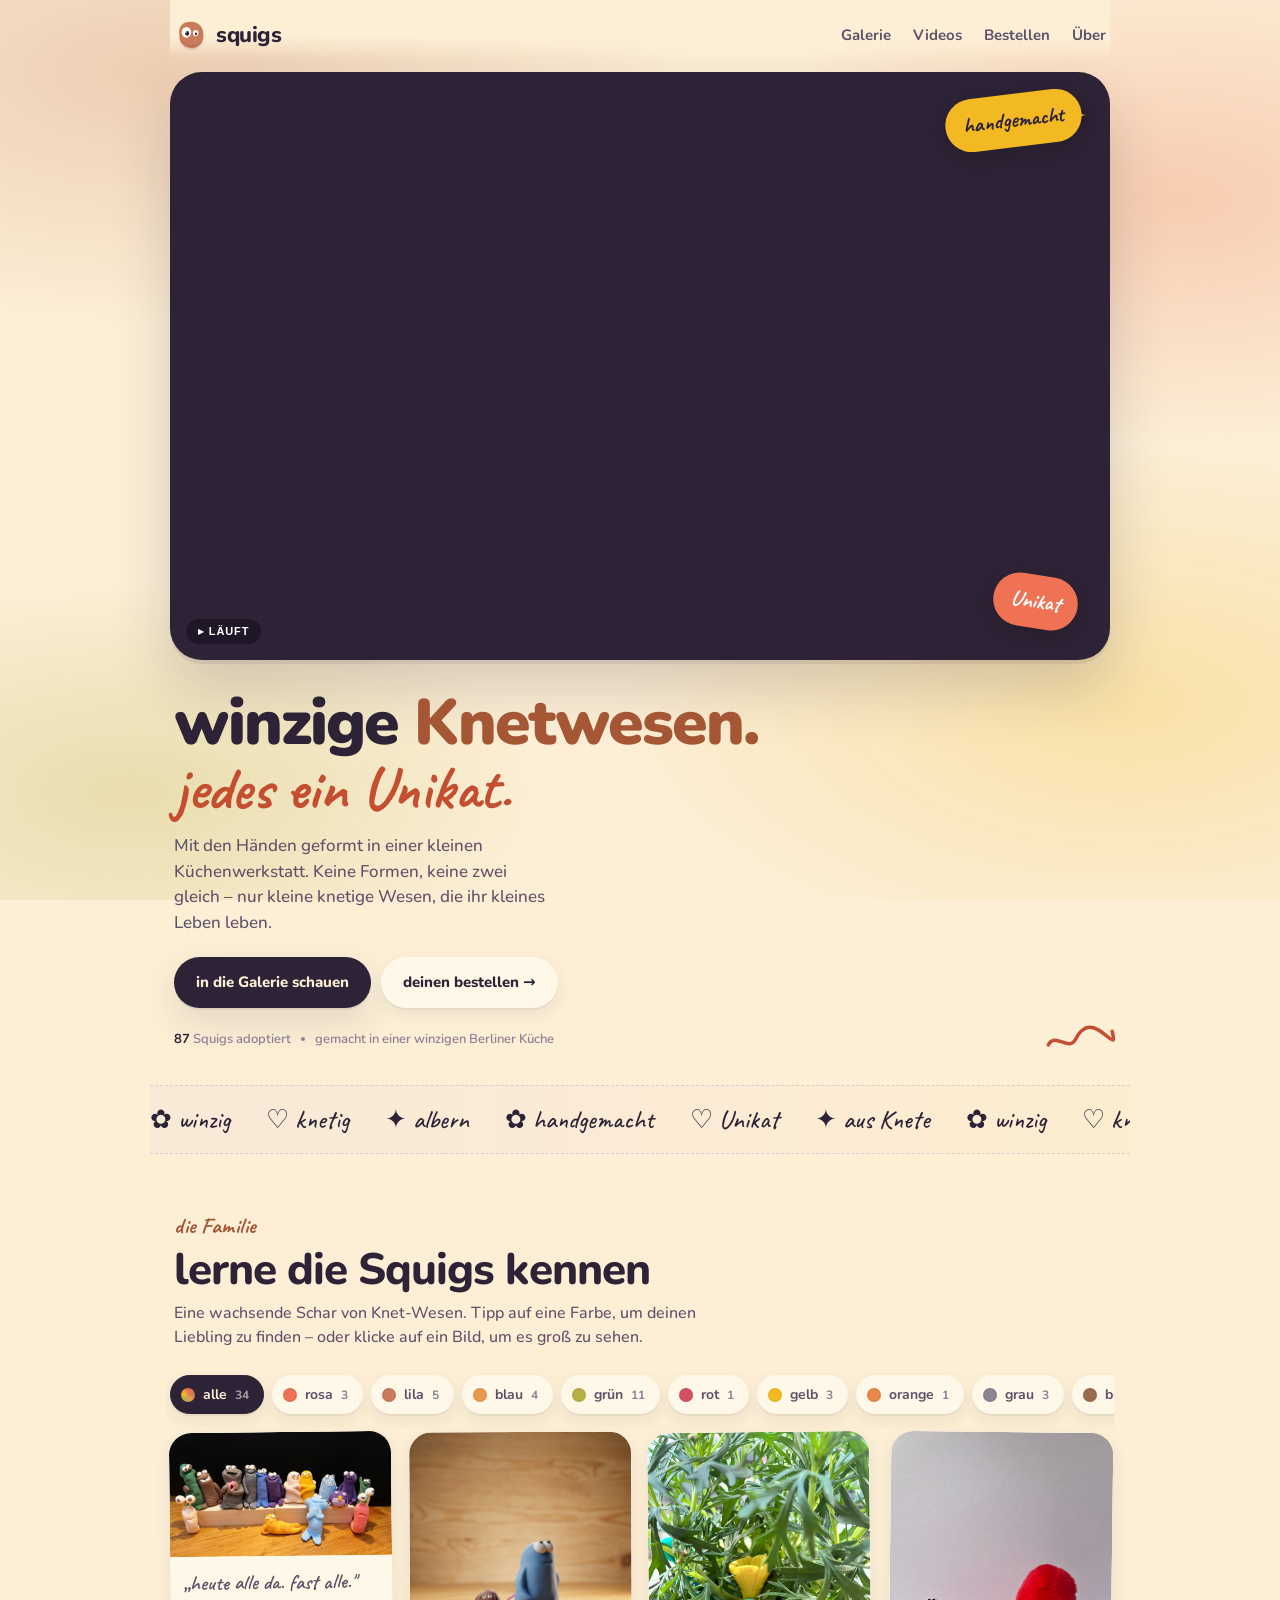
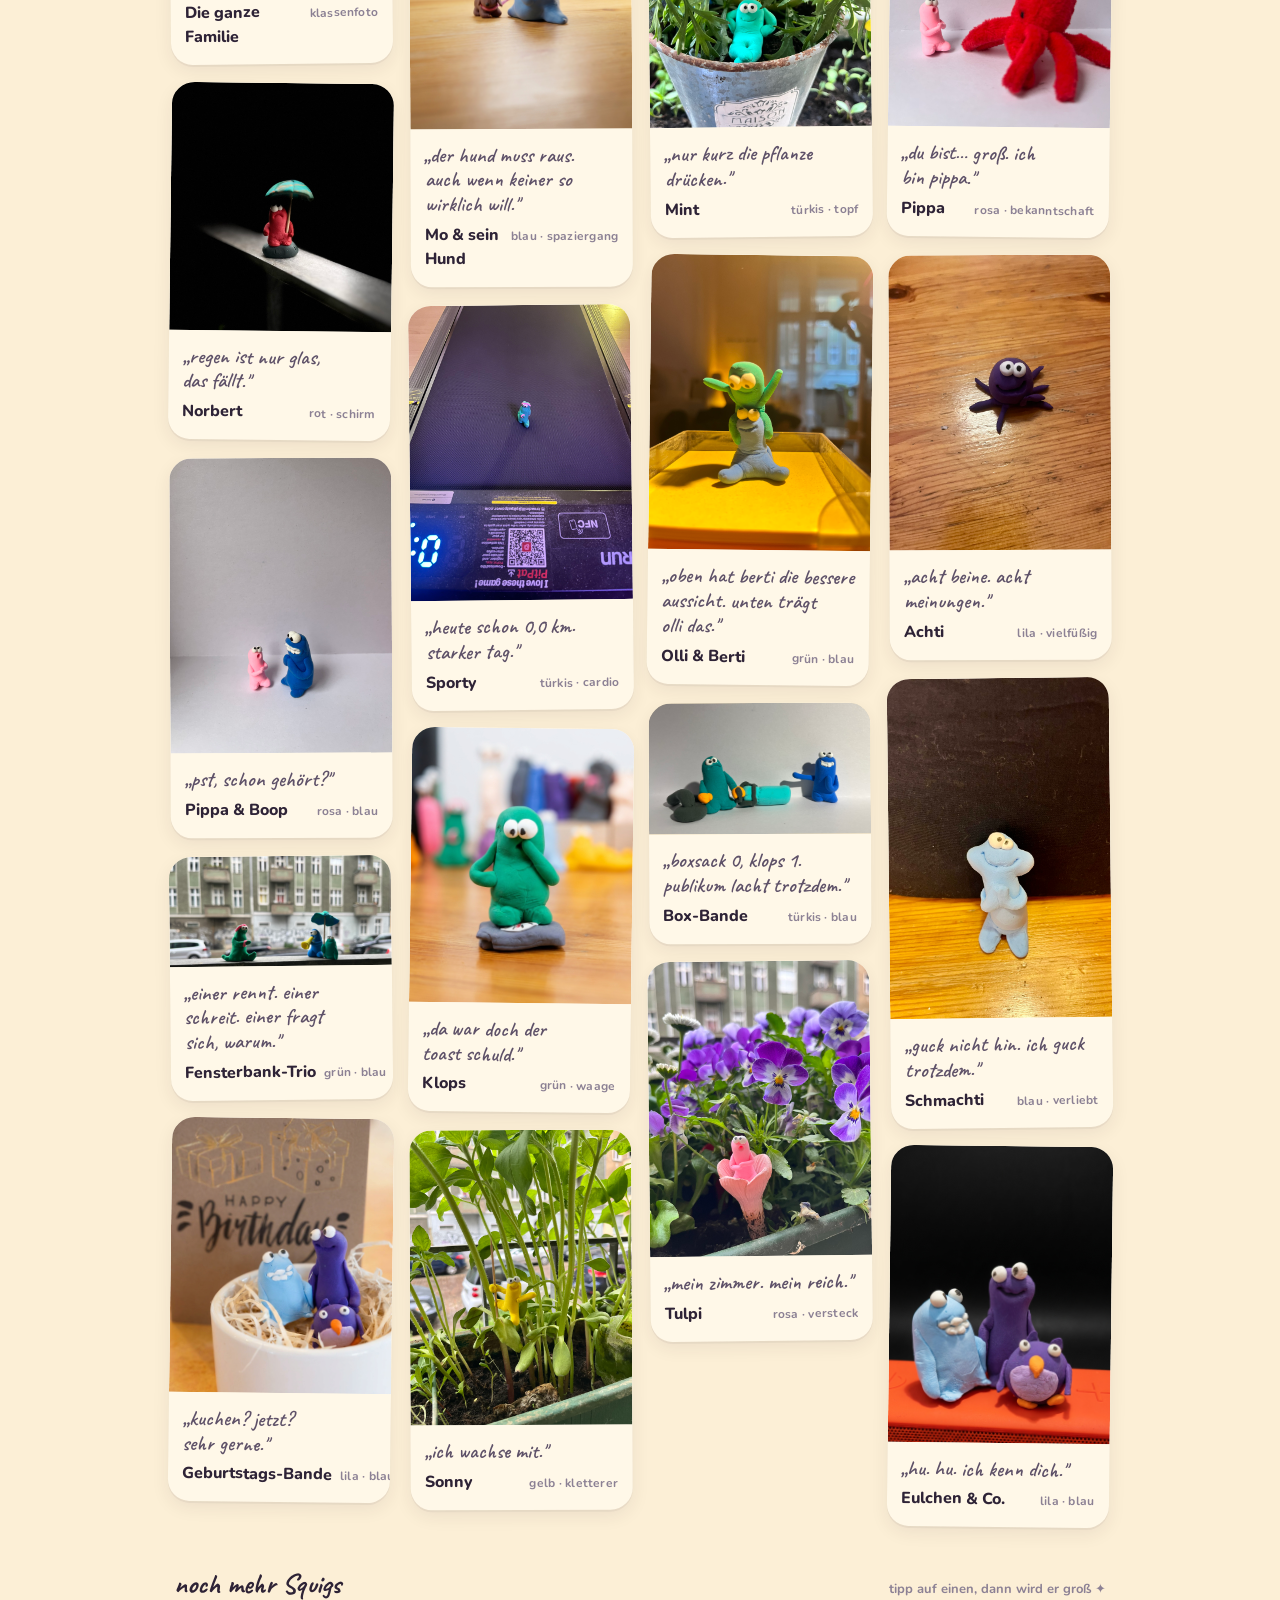
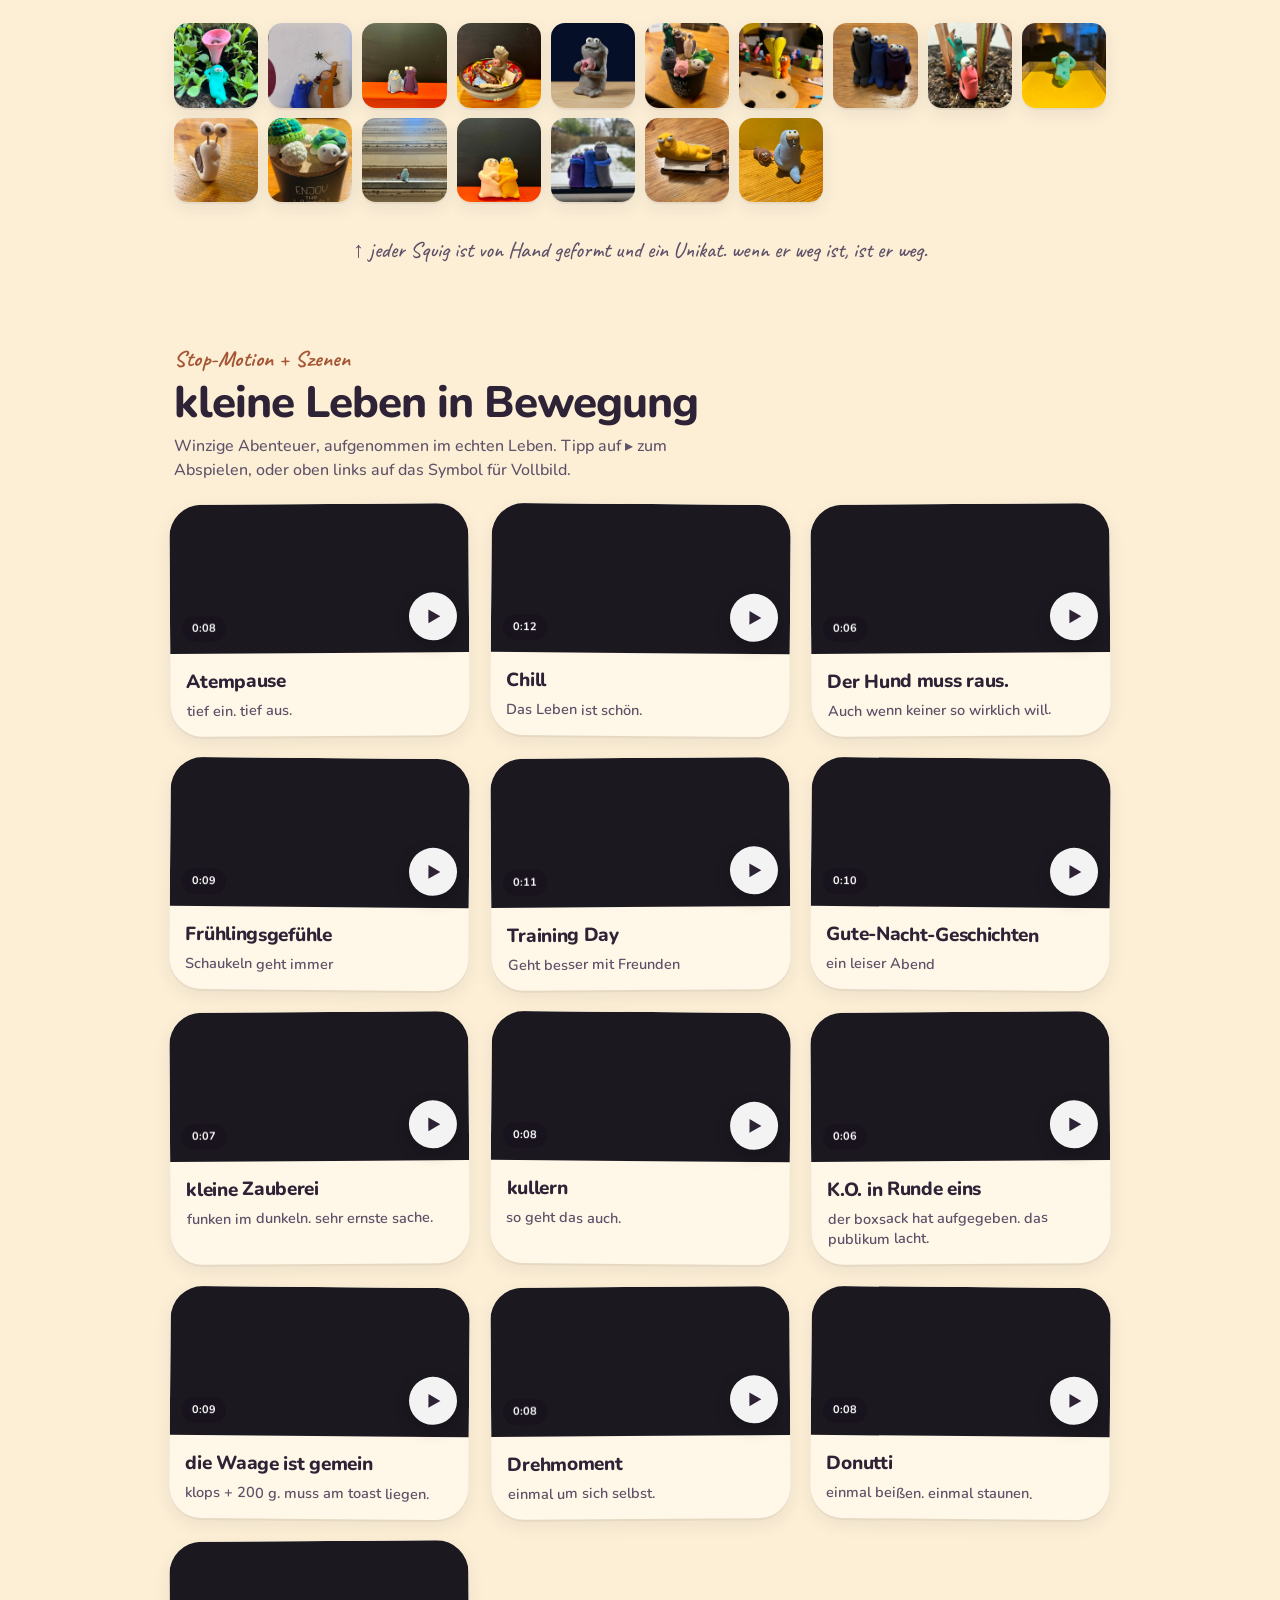
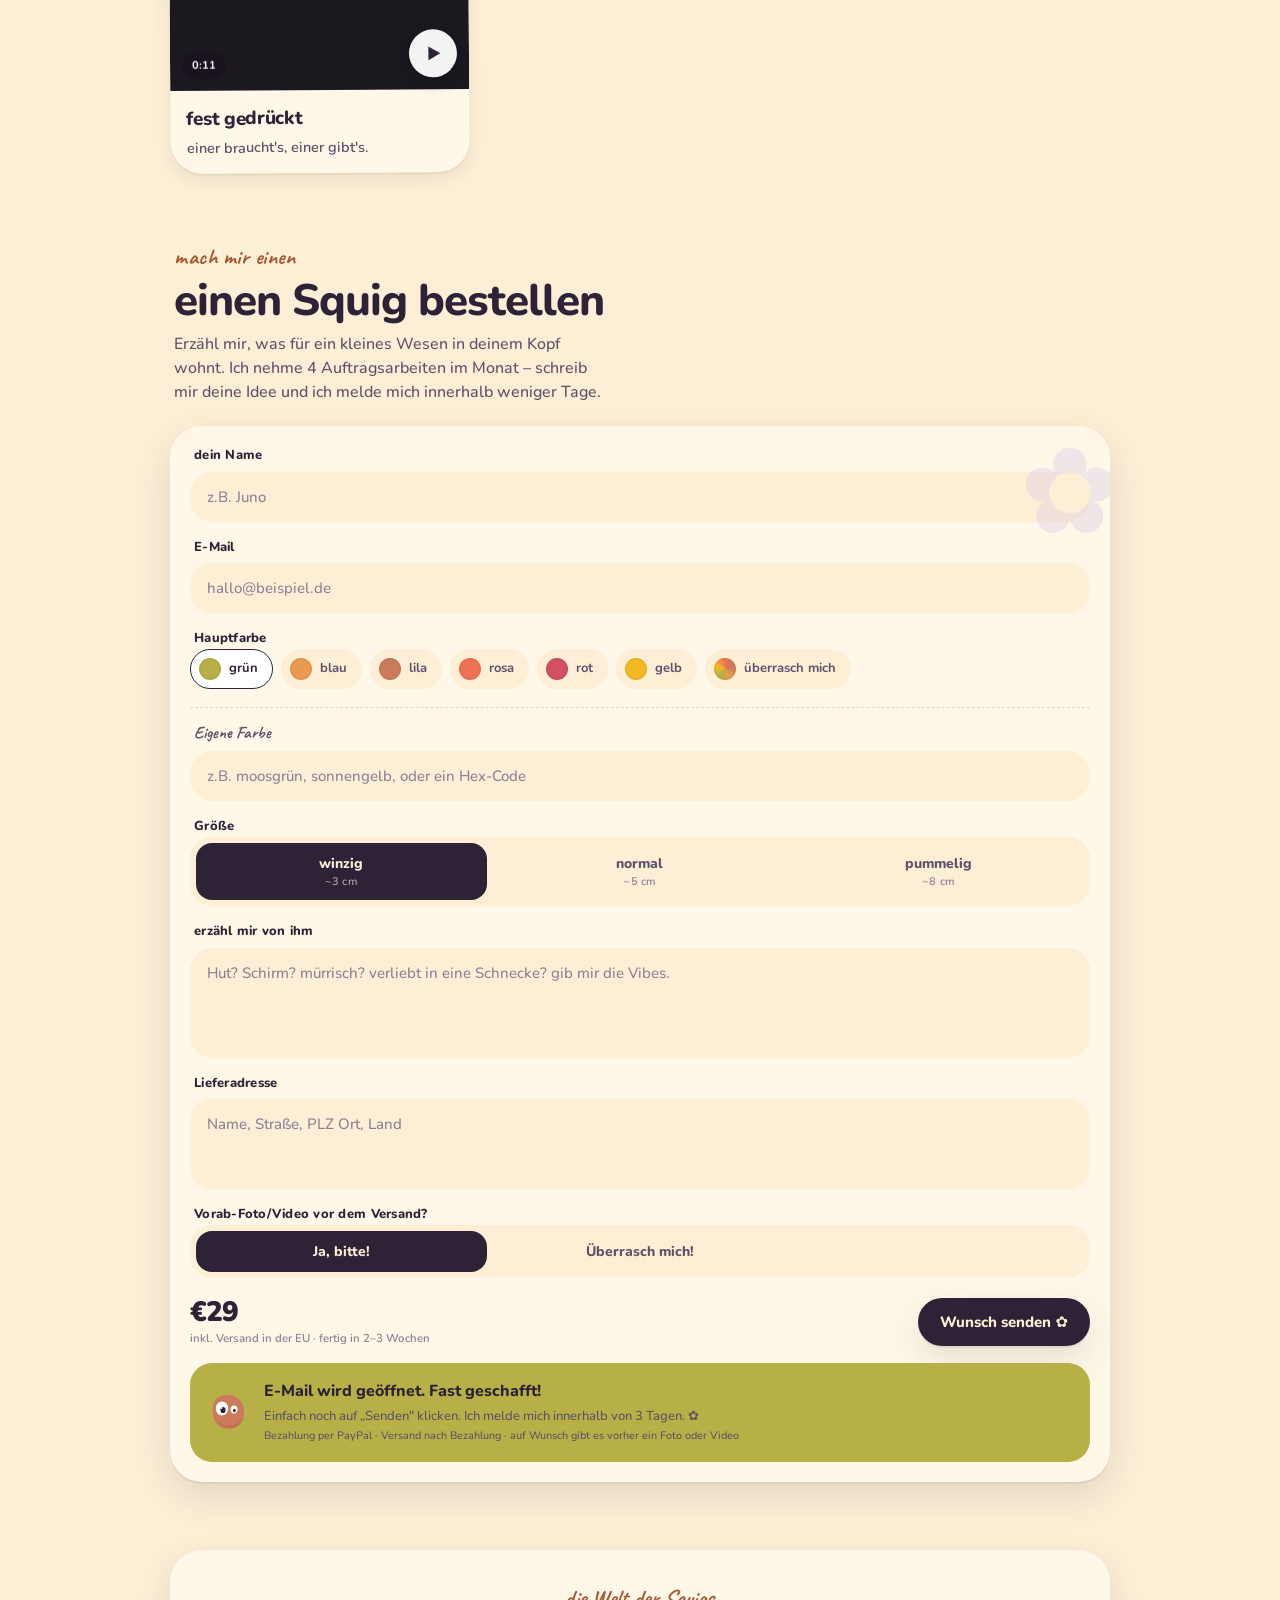
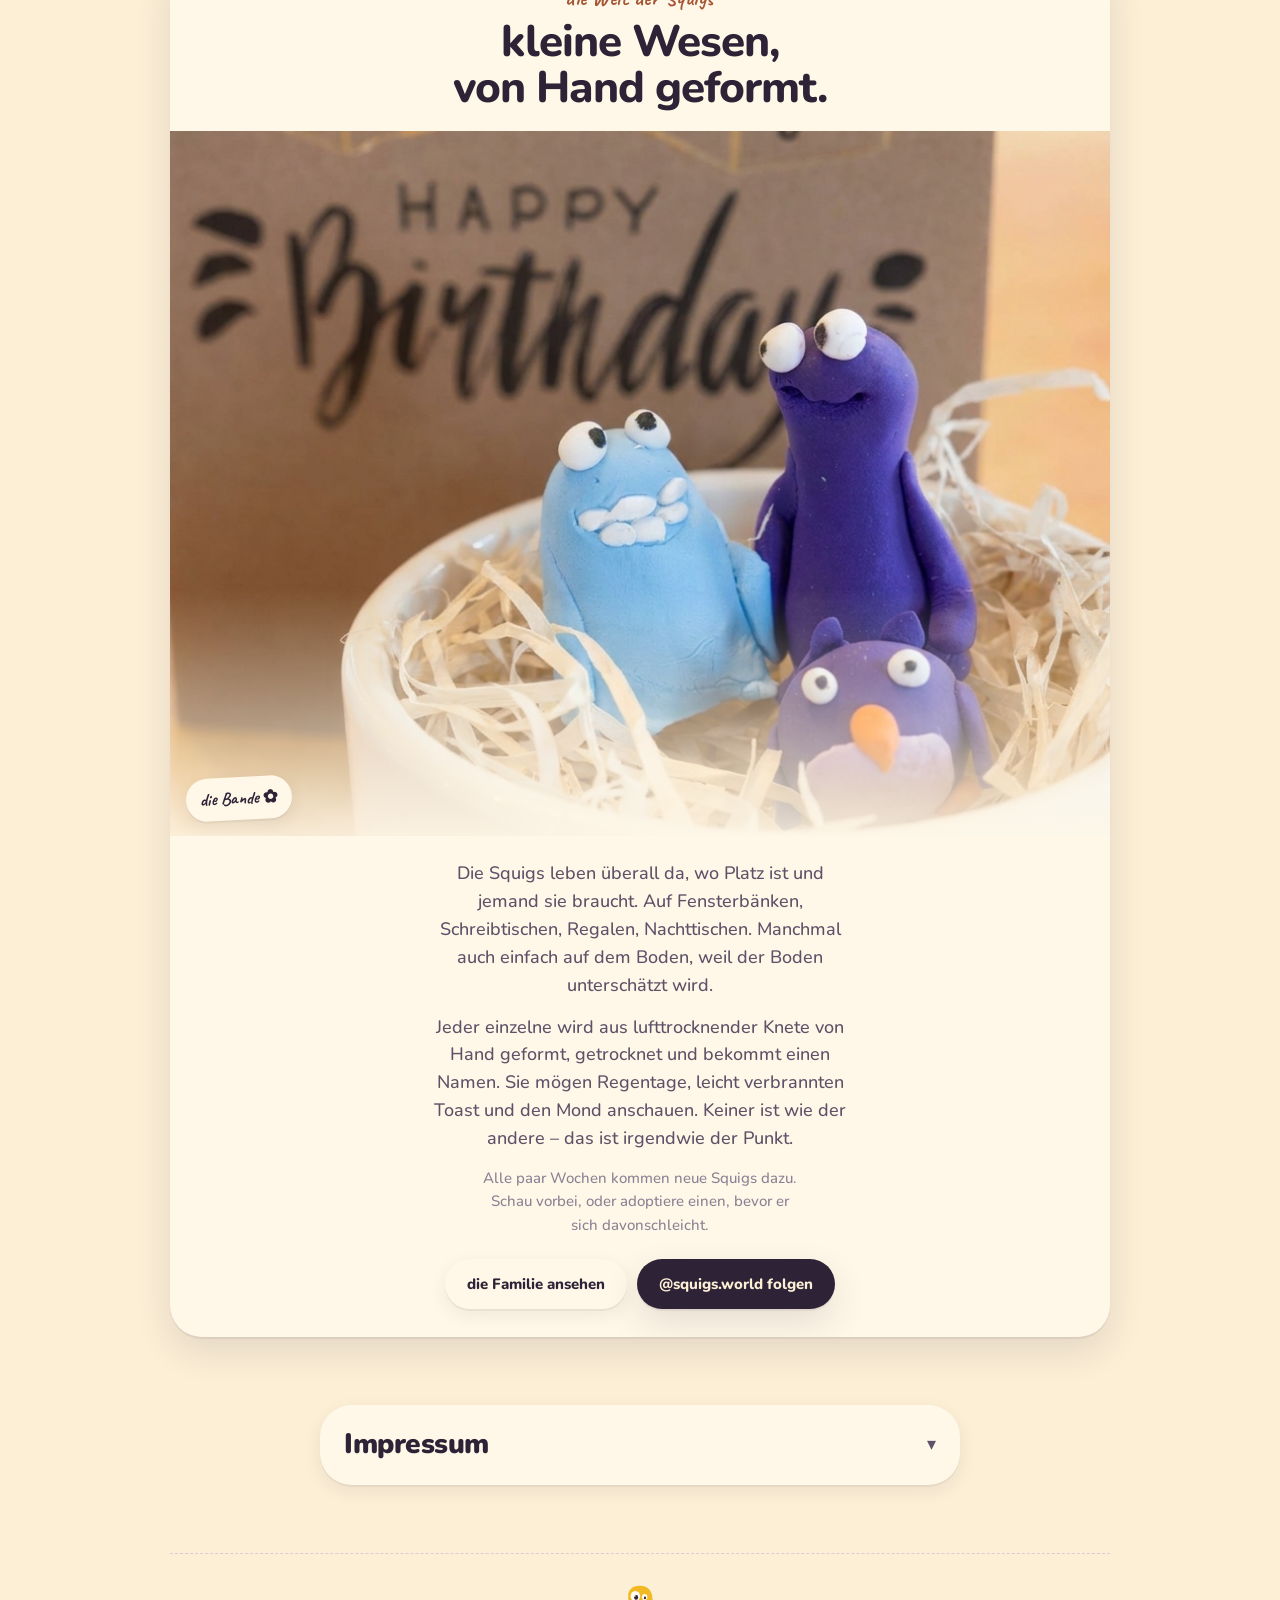
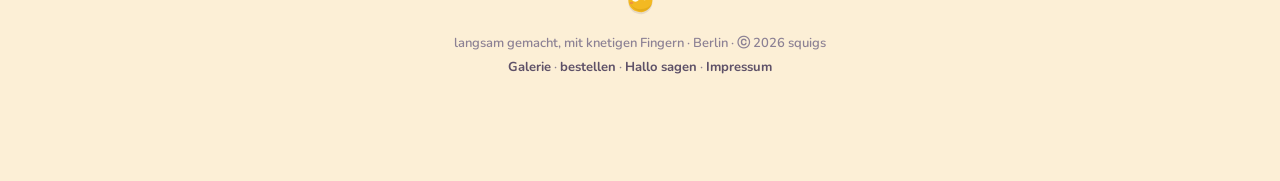
==== commit 799c3b4b: "Squig-Namen vereinheitlicht und Kacheln angepasst - Pim & Boop → Pippa & Boop - Topfi → Mint (gleich" ====
--- a/index.html
+++ b/index.html
@@ -171,10 +171,10 @@
         </figure>
 
         <figure class="card2" data-color="pink">
-          <div class="card2__media"><img src="assets/squig-pink-blue.jpg" alt="Pim und Boop"></div>
+          <div class="card2__media"><img src="assets/squig-pink-blue.jpg" alt="Pippa und Boop"></div>
           <figcaption>
             <p class="quote">„pst, schon gehört?"</p>
-            <div class="row"><b>Pim &amp; Boop</b><span class="tag">rosa · blau</span></div>
+            <div class="row"><b>Pippa &amp; Boop</b><span class="tag">rosa · blau</span></div>
           </figcaption>
         </figure>
 
@@ -230,14 +230,14 @@
           <div class="card2__media"><img src="assets/squig-yellow-plant.jpg" alt="Türkiser Squig sitzt in Zinktopf mit Blume"></div>
           <figcaption>
             <p class="quote">„nur kurz die pflanze drücken."</p>
-            <div class="row"><b>Topfi</b><span class="tag">türkis · Topf</span></div>
+            <div class="row"><b>Mint</b><span class="tag">türkis · Topf</span></div>
           </figcaption>
         </figure>
 
         <figure class="card2" data-color="green">
           <div class="card2__media"><img src="assets/squig-stadtblumen.jpg" alt="Grüner Squig sitzt huckepack auf blauem Squig auf goldenem Tablett am Fenster"></div>
           <figcaption>
-            <p class="quote">„berlin ist heute schön. fast unverschämt."</p>
+            <p class="quote">„oben hat berti die bessere aussicht. unten trägt olli das."</p>
             <div class="row"><b>Olli &amp; Berti</b><span class="tag">grün · blau</span></div>
           </figcaption>
         </figure>
@@ -275,10 +275,10 @@
         </figure>
 
         <figure class="card2" data-color="green">
-          <div class="card2__media"><img src="assets/squig-tablett.jpg" alt="Türkiser Squig auf gelbem Tablett am Fenster"></div>
-          <figcaption>
-            <p class="quote">„ich schau einfach kurz raus."</p>
-            <div class="row"><b>Mint</b><span class="tag">türkis · Fenster</span></div>
+          <div class="card2__media"><img src="assets/squig-praying.jpg" alt="Hellblauer Squig mit gefalteten Händen, schaut sehnsüchtig nach oben"></div>
+          <figcaption>
+            <p class="quote">„guck nicht hin. ich guck trotzdem."</p>
+            <div class="row"><b>Schmachti</b><span class="tag">blau · verliebt</span></div>
           </figcaption>
         </figure>
 
@@ -326,8 +326,8 @@
         <button class="thumb" data-color="green" data-name="Beet-Begegnung" data-tag="türkis · rosa" data-src="assets/squig-pot-pair.jpg">
           <img src="assets/squig-pot-pair.jpg" alt="Türkiser Squig lehnt sich an rosa Schneckchen im Pflanzentopf">
         </button>
-        <button class="thumb" data-color="blue" data-name="Andacht" data-tag="blau · andächtig" data-src="assets/squig-praying.jpg">
-          <img src="assets/squig-praying.jpg" alt="Hellblauer Squig mit gefalteten Händen, schaut nach oben">
+        <button class="thumb" data-color="green" data-name="Mint" data-tag="türkis · Fenster" data-src="assets/squig-tablett.jpg">
+          <img src="assets/squig-tablett.jpg" alt="Türkiser Squig auf gelbem Tablett am Fenster">
         </button>
         <button class="thumb" data-color="brown" data-name="Schnecke solo" data-tag="weiß · braun" data-src="assets/squig-snail-solo.jpg">
           <img src="assets/squig-snail-solo.jpg" alt="Weiße Schnecke mit braunem Haus, allein auf Holz">
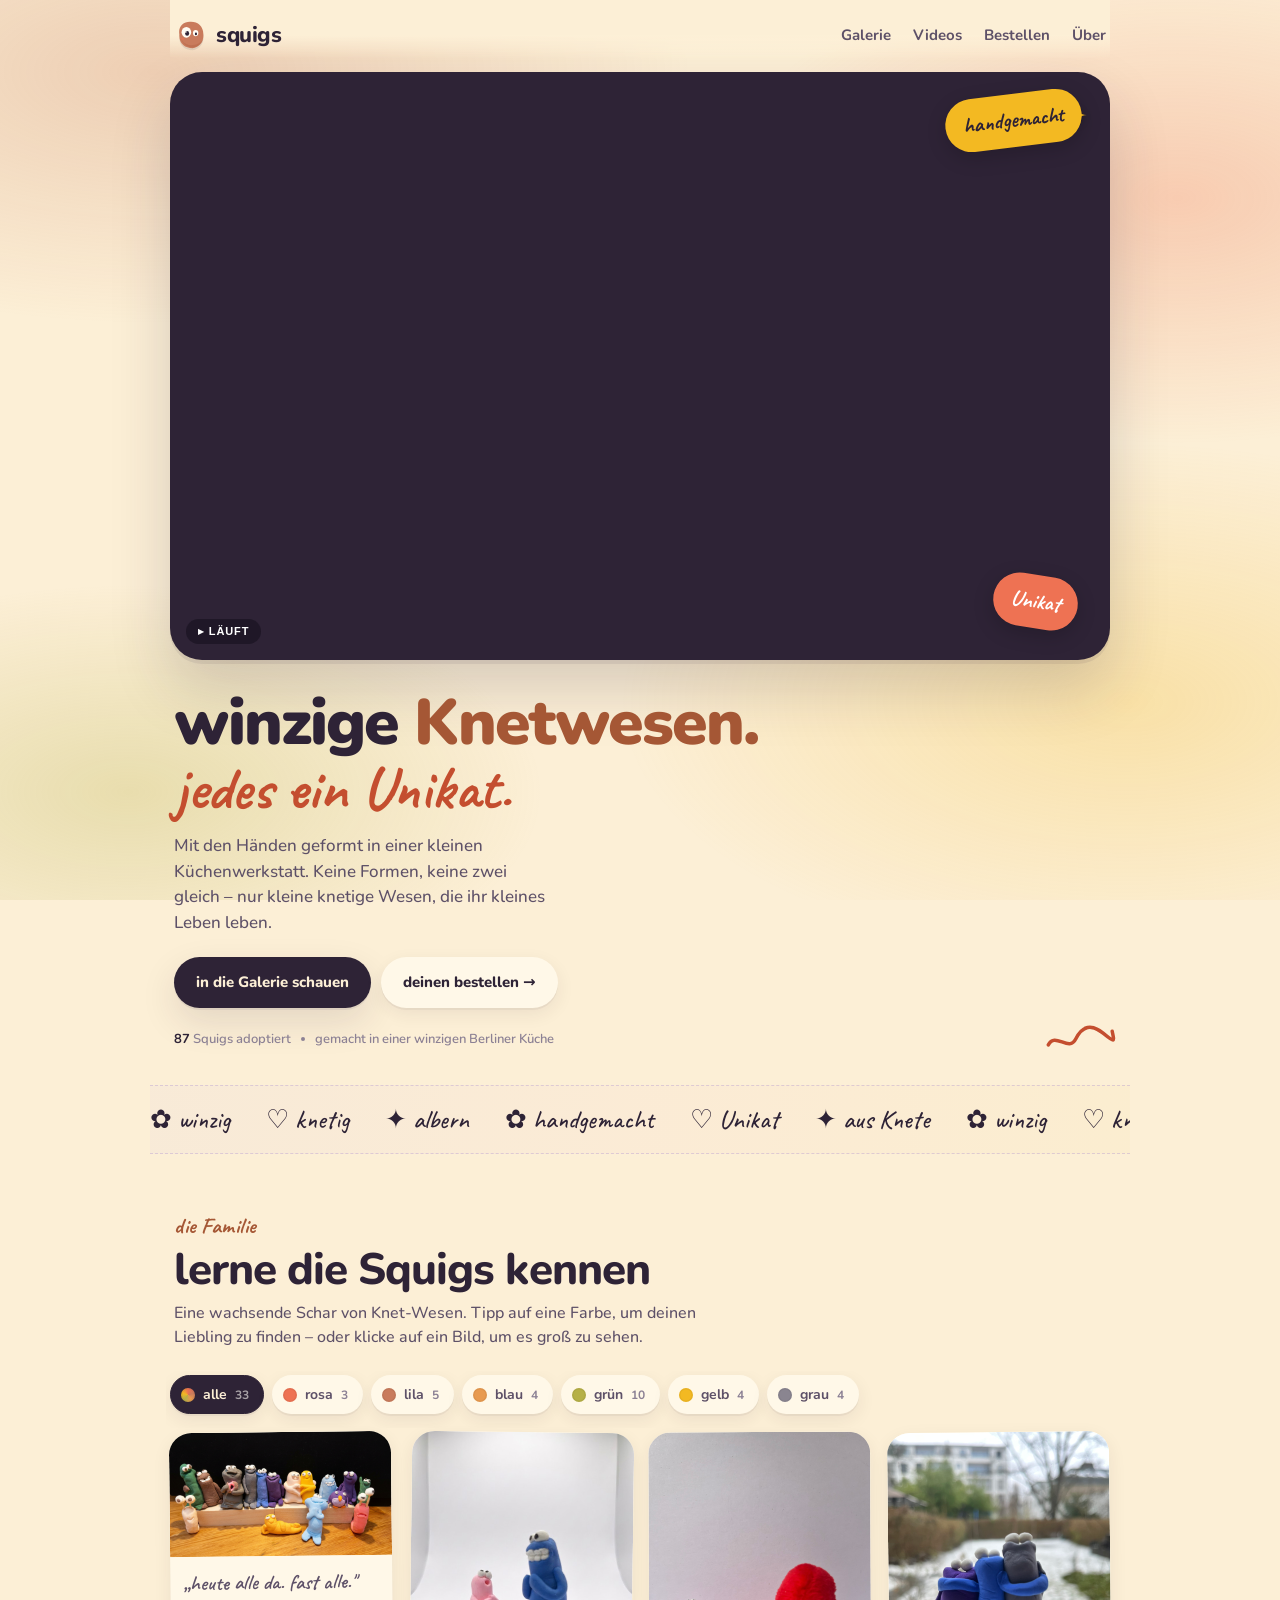
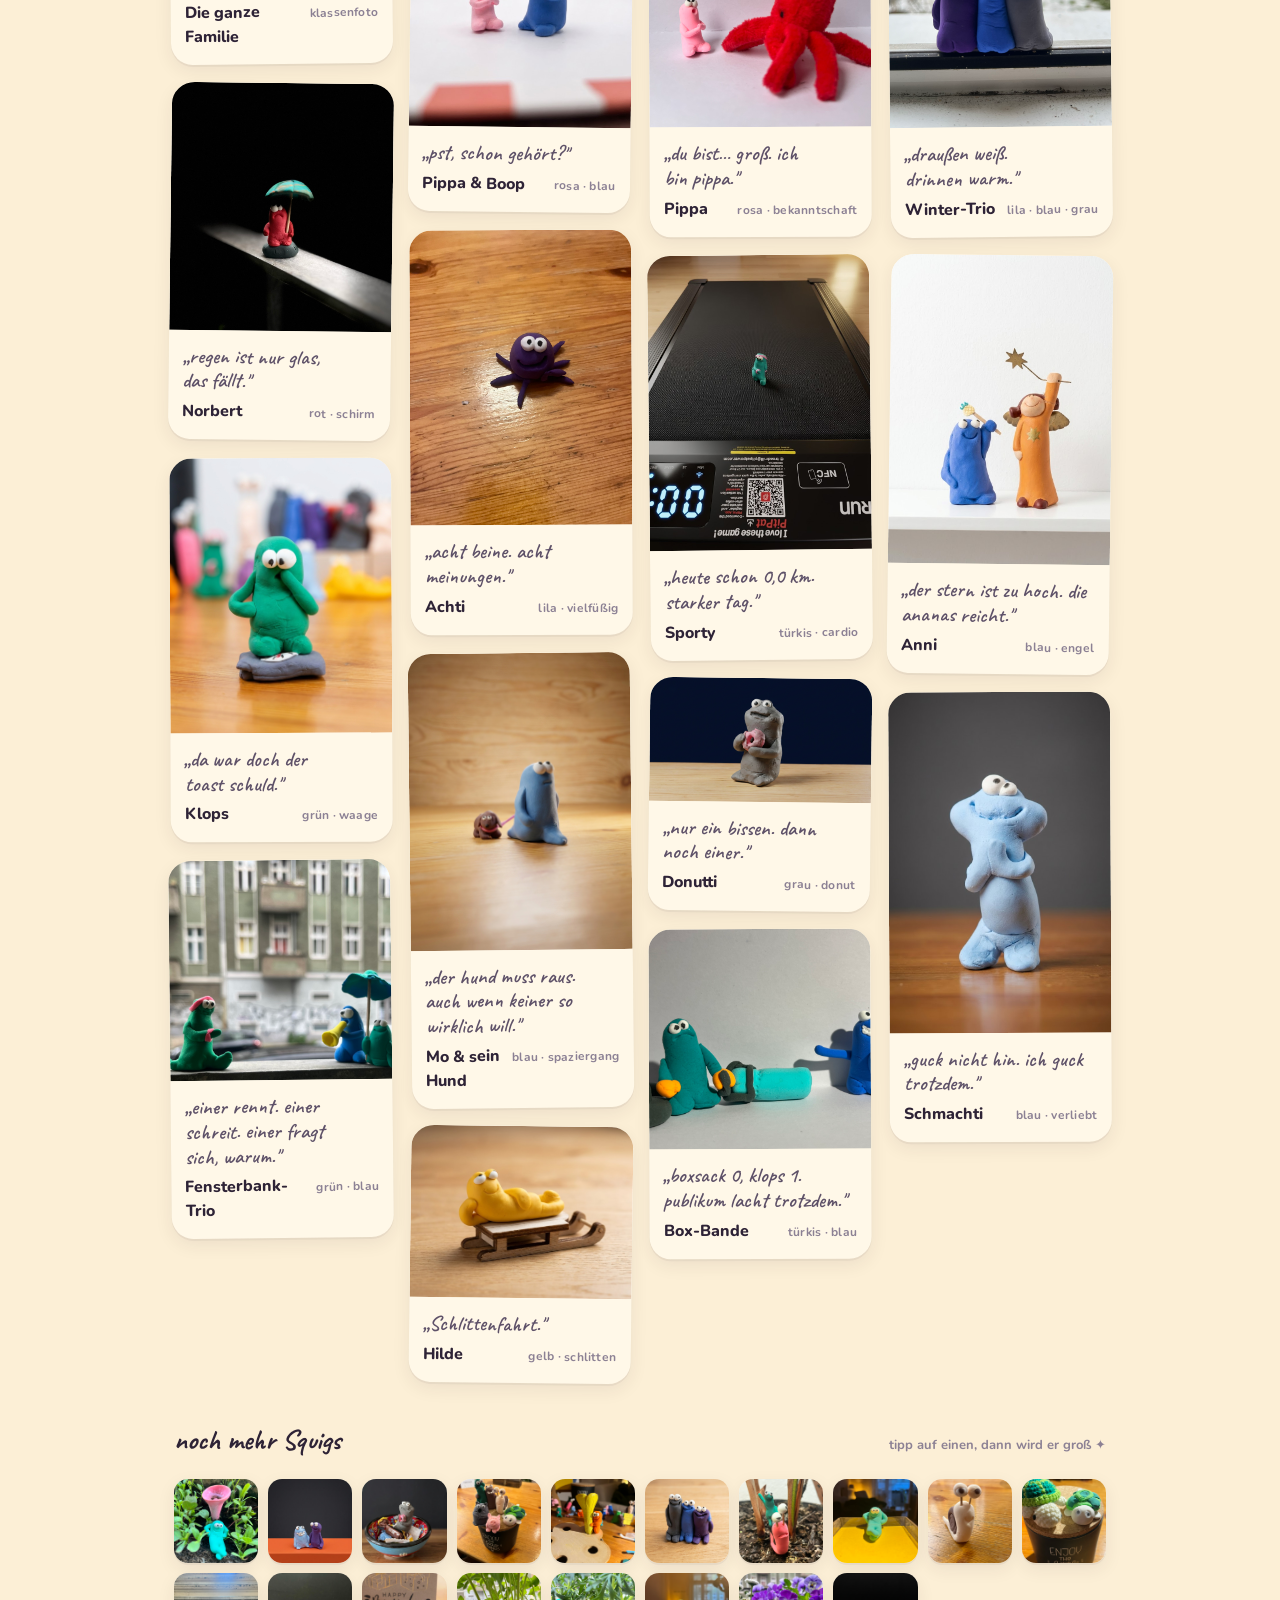
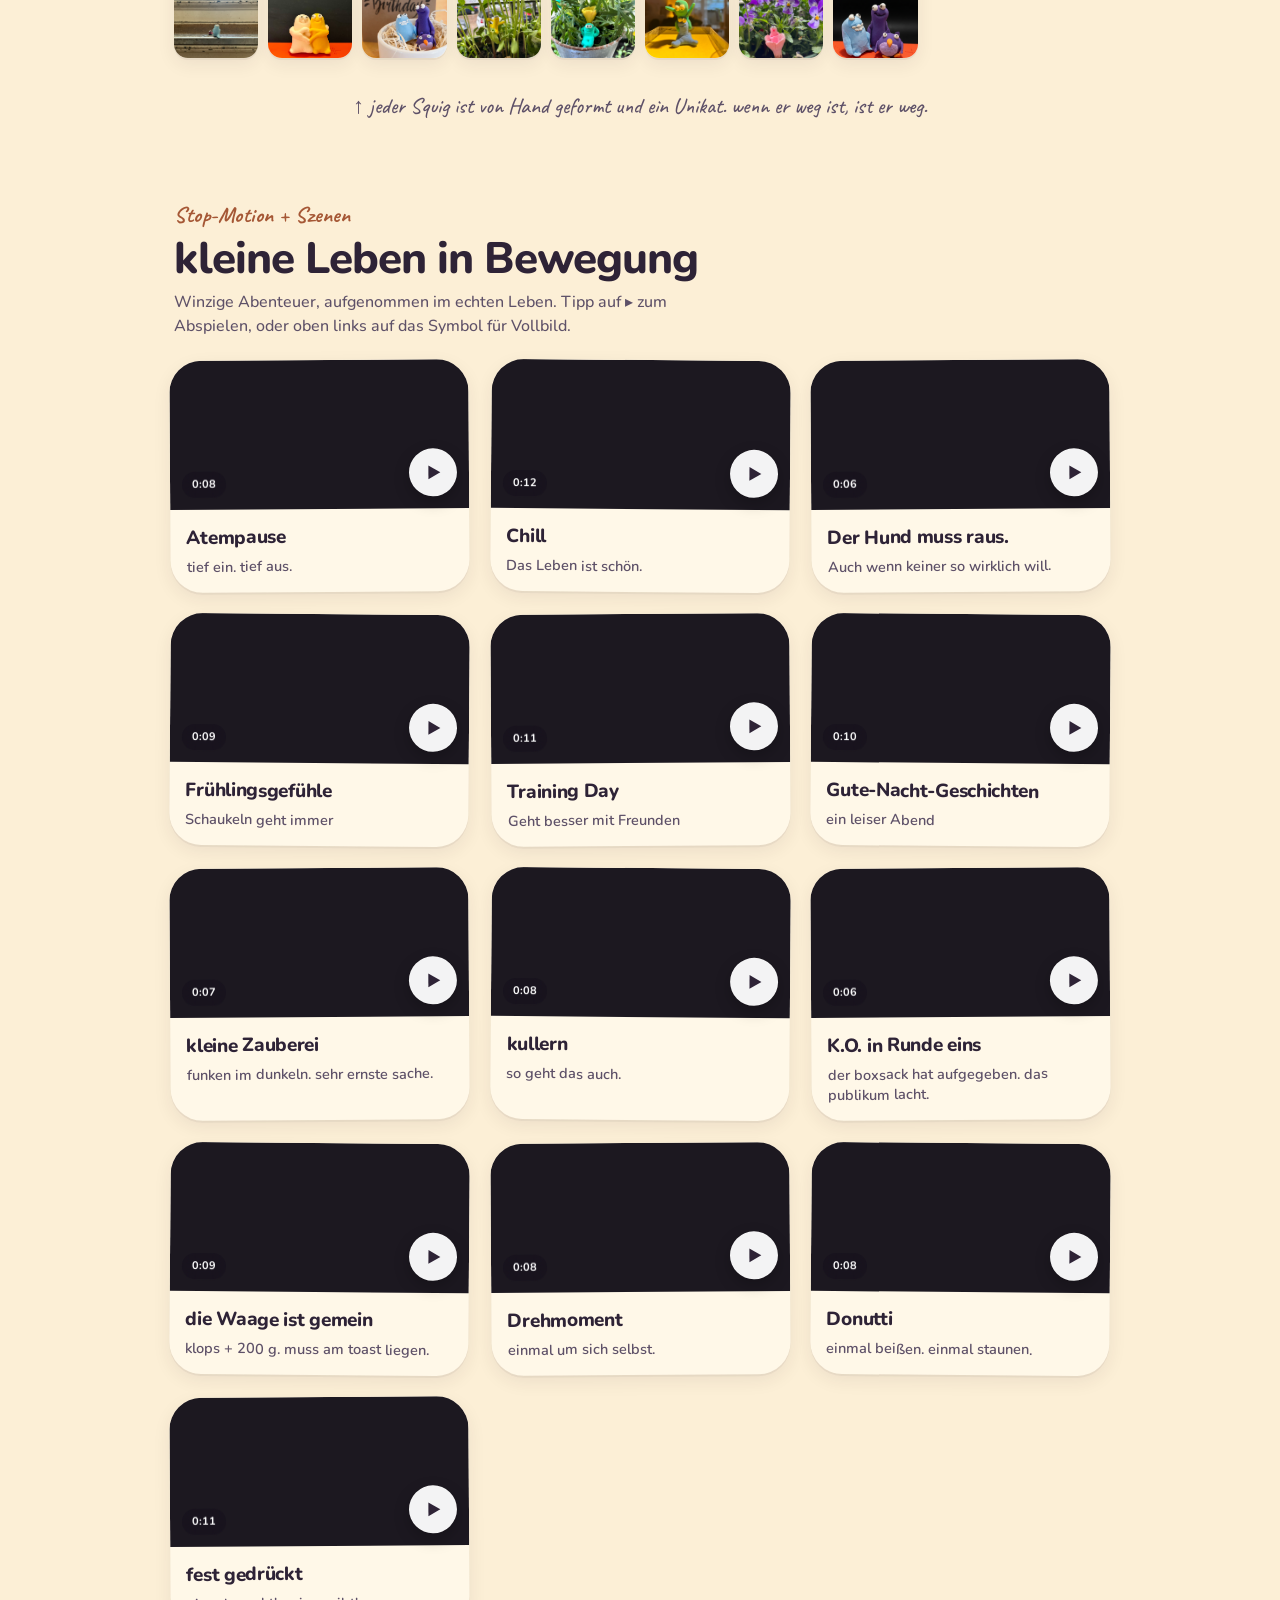
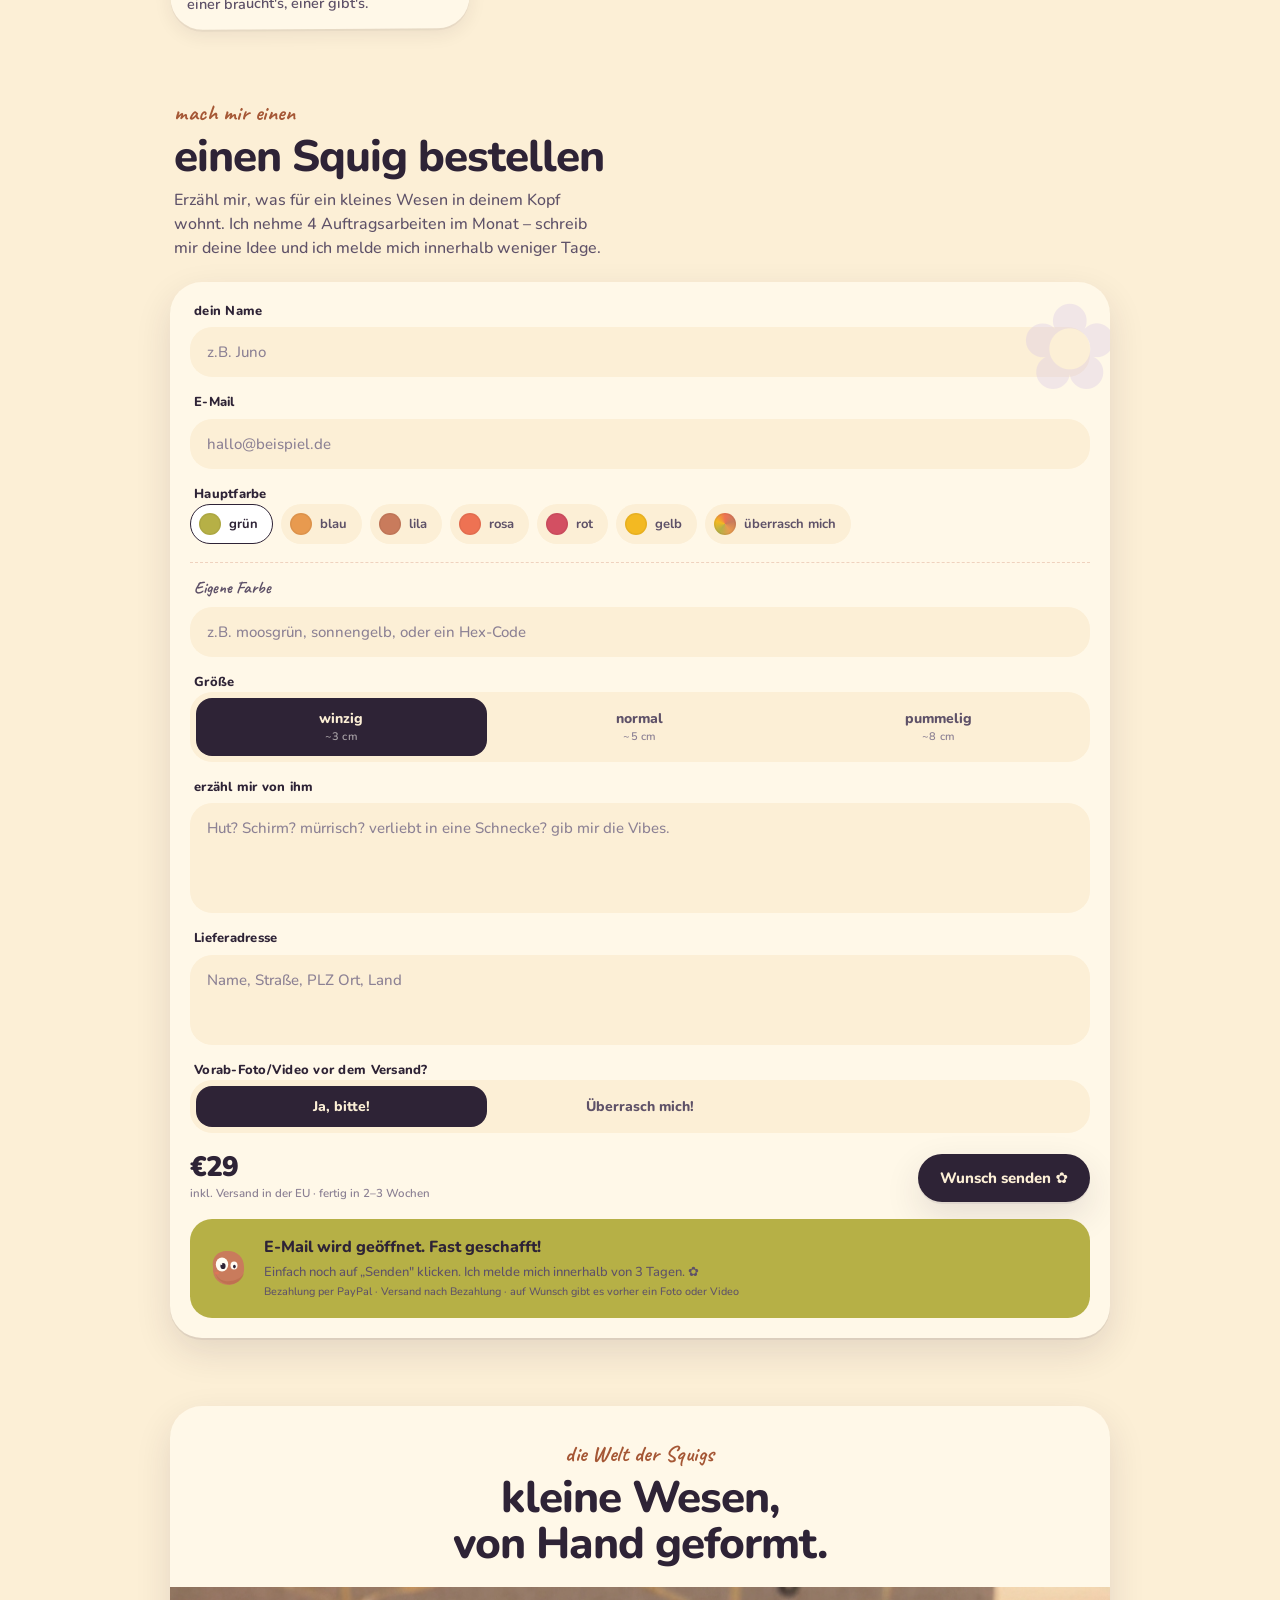
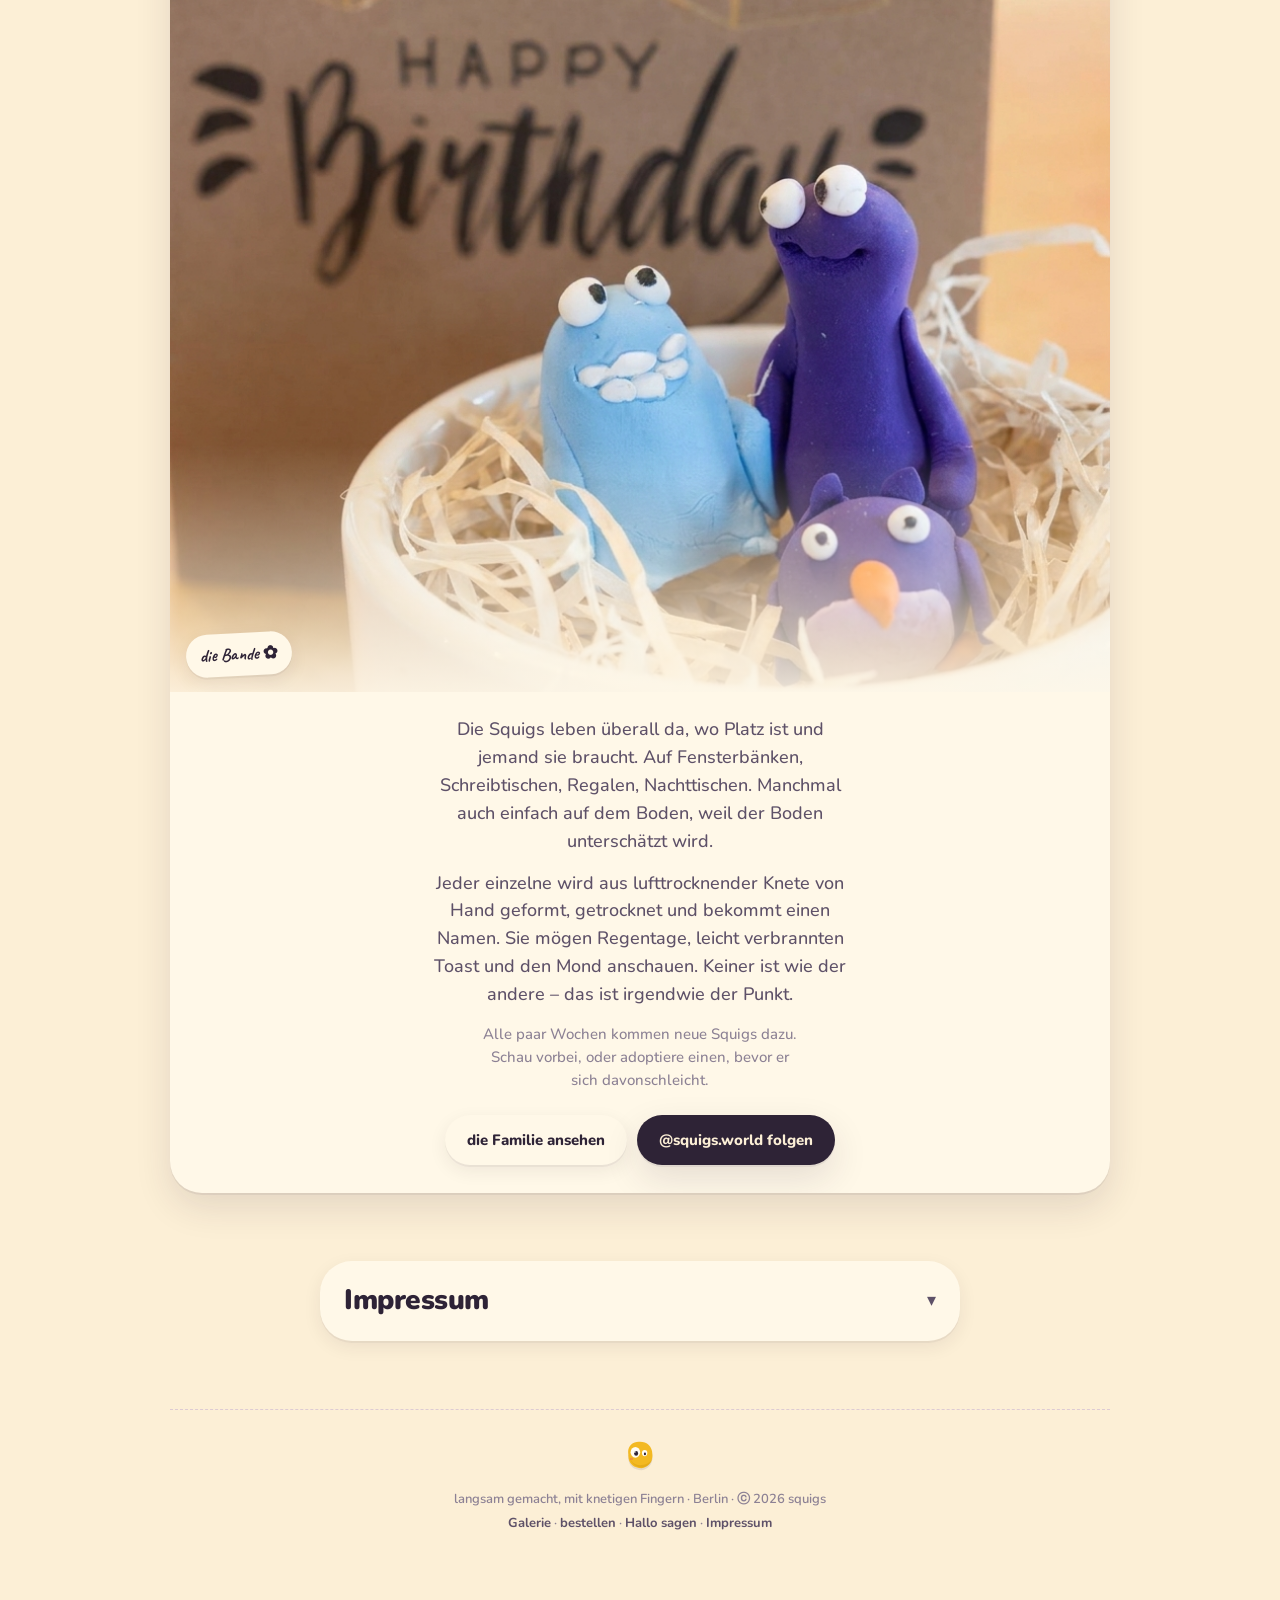
==== commit 473d8674: "Galerie komplett überarbeitet: neue Kacheln, Thumbnails, Filter, Reihenfolge - 15 große Kacheln in n" ====
--- a/index.html
+++ b/index.html
@@ -144,11 +144,8 @@
         <button class="chip" data-filter="lavender"><span class="chip__swatch" style="--c:var(--lav)"></span> lila <span class="chip__count" data-count="lavender"></span></button>
         <button class="chip" data-filter="blue"><span class="chip__swatch" style="--c:var(--sky)"></span> blau <span class="chip__count" data-count="blue"></span></button>
         <button class="chip" data-filter="green"><span class="chip__swatch" style="--c:var(--mnt)"></span> grün <span class="chip__count" data-count="green"></span></button>
-        <button class="chip" data-filter="red"><span class="chip__swatch" style="--c:#D34F62"></span> rot <span class="chip__count" data-count="red"></span></button>
         <button class="chip" data-filter="yellow"><span class="chip__swatch" style="--c:var(--yel)"></span> gelb <span class="chip__count" data-count="yellow"></span></button>
-        <button class="chip" data-filter="orange"><span class="chip__swatch" style="--c:#E8884C"></span> orange <span class="chip__count" data-count="orange"></span></button>
         <button class="chip" data-filter="grey"><span class="chip__swatch" style="--c:#8A8590"></span> grau <span class="chip__count" data-count="grey"></span></button>
-        <button class="chip" data-filter="brown"><span class="chip__swatch" style="--c:#9B6B4F"></span> braun <span class="chip__count" data-count="brown"></span></button>
       </div>
 
       <!-- Masonry magazine cards: full image, full caption -->
@@ -170,6 +167,22 @@
           </figcaption>
         </figure>
 
+        <figure class="card2" data-color="green">
+          <div class="card2__media"><img src="assets/squig-scale.jpg" alt="Grüner Squig auf der Waage, erschrocken"></div>
+          <figcaption>
+            <p class="quote">„da war doch der toast schuld."</p>
+            <div class="row"><b>Klops</b><span class="tag">grün · Waage</span></div>
+          </figcaption>
+        </figure>
+
+        <figure class="card2 card2--landscape" data-color="green">
+          <div class="card2__media"><img src="assets/squig-trio-window.jpg" alt="Das Fensterbank-Trio"></div>
+          <figcaption>
+            <p class="quote">„einer rennt. einer schreit. einer fragt sich, warum."</p>
+            <div class="row"><b>Fensterbank-Trio</b><span class="tag">grün · blau</span></div>
+          </figcaption>
+        </figure>
+
         <figure class="card2" data-color="pink">
           <div class="card2__media"><img src="assets/squig-pink-blue.jpg" alt="Pippa und Boop"></div>
           <figcaption>
@@ -178,19 +191,11 @@
           </figcaption>
         </figure>
 
-        <figure class="card2" data-color="green">
-          <div class="card2__media"><img src="assets/squig-trio-window.jpg" alt="Das Fensterbank-Trio"></div>
-          <figcaption>
-            <p class="quote">„einer rennt. einer schreit. einer fragt sich, warum."</p>
-            <div class="row"><b>Fensterbank‑Trio</b><span class="tag">grün · blau</span></div>
-          </figcaption>
-        </figure>
-
         <figure class="card2" data-color="lavender">
-          <div class="card2__media"><img src="assets/squig-birthday.jpg" alt="Geburtstags-Bande in der Tasse"></div>
-          <figcaption>
-            <p class="quote">„kuchen? jetzt? sehr gerne."</p>
-            <div class="row"><b>Geburtstags‑Bande</b><span class="tag">lila · blau</span></div>
+          <div class="card2__media"><img src="assets/squig-achti.jpg" alt="Achti mit acht Beinen"></div>
+          <figcaption>
+            <p class="quote">„acht beine. acht meinungen."</p>
+            <div class="row"><b>Achti</b><span class="tag">lila · vielfüßig</span></div>
           </figcaption>
         </figure>
 
@@ -202,91 +207,67 @@
           </figcaption>
         </figure>
 
+        <figure class="card2" data-color="yellow">
+          <div class="card2__media"><img src="assets/squig-yellow-sled.jpg" alt="Hilde liegt entspannt auf einem Holzschlitten"></div>
+          <figcaption>
+            <p class="quote">„Schlittenfahrt."</p>
+            <div class="row"><b>Hilde</b><span class="tag">gelb · Schlitten</span></div>
+          </figcaption>
+        </figure>
+
+        <figure class="card2" data-color="pink">
+          <div class="card2__media"><img src="assets/squig-krake.jpg" alt="Rosa Squig trifft rote Plüsch-Krake"></div>
+          <figcaption>
+            <p class="quote">„du bist… groß. ich bin pippa."</p>
+            <div class="row"><b>Pippa</b><span class="tag">rosa · Bekanntschaft</span></div>
+          </figcaption>
+        </figure>
+
         <figure class="card2" data-color="green">
-          <div class="card2__media"><img src="assets/squig-umarmung.jpg" alt="Türkiser Squig mit pinkem Stirnband auf dem Laufband"></div>
+          <div class="card2__media"><img src="assets/squig-sporty.jpg" alt="Türkiser Squig mit pinkem Stirnband auf dem Laufband"></div>
           <figcaption>
             <p class="quote">„heute schon 0,0 km. starker tag."</p>
             <div class="row"><b>Sporty</b><span class="tag">türkis · Cardio</span></div>
           </figcaption>
         </figure>
 
-        <figure class="card2" data-color="green">
-          <div class="card2__media"><img src="assets/squig-scale.jpg" alt="Grüner Squig auf der Waage, erschrocken"></div>
-          <figcaption>
-            <p class="quote">„da war doch der toast schuld."</p>
-            <div class="row"><b>Klops</b><span class="tag">grün · Waage</span></div>
-          </figcaption>
-        </figure>
-
-        <figure class="card2" data-color="yellow">
-          <div class="card2__media"><img src="assets/squig-sunflower.jpg" alt="Gelber Squig klettert an Sonnenblume"></div>
-          <figcaption>
-            <p class="quote">„ich wachse mit."</p>
-            <div class="row"><b>Sonny</b><span class="tag">gelb · Kletterer</span></div>
-          </figcaption>
-        </figure>
-
-        <figure class="card2" data-color="green">
-          <div class="card2__media"><img src="assets/squig-yellow-plant.jpg" alt="Türkiser Squig sitzt in Zinktopf mit Blume"></div>
-          <figcaption>
-            <p class="quote">„nur kurz die pflanze drücken."</p>
-            <div class="row"><b>Mint</b><span class="tag">türkis · Topf</span></div>
-          </figcaption>
-        </figure>
-
-        <figure class="card2" data-color="green">
-          <div class="card2__media"><img src="assets/squig-stadtblumen.jpg" alt="Grüner Squig sitzt huckepack auf blauem Squig auf goldenem Tablett am Fenster"></div>
-          <figcaption>
-            <p class="quote">„oben hat berti die bessere aussicht. unten trägt olli das."</p>
-            <div class="row"><b>Olli &amp; Berti</b><span class="tag">grün · blau</span></div>
-          </figcaption>
-        </figure>
-
-        <figure class="card2" data-color="green">
-          <div class="card2__media"><img src="assets/squig-schlafsack.jpg" alt="Türkiser Squig mit Boxhandschuhen, kaputter Boxsack daneben, blauer Squig schaut"></div>
+        <figure class="card2" data-color="grey">
+          <div class="card2__media"><img src="assets/squig-donut.png" alt="Grauer Squig hält einen rosa Donut in den Armen"></div>
+          <figcaption>
+            <p class="quote">„nur ein bissen. dann noch einer."</p>
+            <div class="row"><b>Donutti</b><span class="tag">grau · Donut</span></div>
+          </figcaption>
+        </figure>
+
+        <figure class="card2 card2--landscape" data-color="green">
+          <div class="card2__media"><img src="assets/squig-boxbande.jpg" alt="Türkiser Squig mit Boxhandschuhen, kaputter Boxsack daneben, blauer Squig schaut"></div>
           <figcaption>
             <p class="quote">„boxsack 0, klops 1. publikum lacht trotzdem."</p>
-            <div class="row"><b>Box‑Bande</b><span class="tag">türkis · blau</span></div>
-          </figcaption>
-        </figure>
-
-        <figure class="card2" data-color="pink">
-          <div class="card2__media"><img src="assets/squig-tulpe.jpg" alt="Rosa Squig in pinker Tulpe"></div>
-          <figcaption>
-            <p class="quote">„mein zimmer. mein reich."</p>
-            <div class="row"><b>Tulpi</b><span class="tag">rosa · Versteck</span></div>
-          </figcaption>
-        </figure>
-
-        <figure class="card2" data-color="pink">
-          <div class="card2__media"><img src="assets/squig-krake.jpg" alt="Rosa Squig trifft rote Plüsch-Krake"></div>
-          <figcaption>
-            <p class="quote">„du bist… groß. ich bin pippa."</p>
-            <div class="row"><b>Pippa</b><span class="tag">rosa · Bekanntschaft</span></div>
+            <div class="row"><b>Box-Bande</b><span class="tag">türkis · blau</span></div>
           </figcaption>
         </figure>
 
         <figure class="card2" data-color="lavender">
-          <div class="card2__media"><img src="assets/squig-treadmill.jpg" alt="Lila Mini-Squig mit acht Beinen auf Holzboden"></div>
-          <figcaption>
-            <p class="quote">„acht beine. acht meinungen."</p>
-            <div class="row"><b>Achti</b><span class="tag">lila · vielfüßig</span></div>
-          </figcaption>
-        </figure>
-
-        <figure class="card2" data-color="green">
+          <div class="card2__media"><img src="assets/squig-window-back.jpg" alt="Drei Squigs Arm in Arm schauen aus dem Fenster auf Schnee"></div>
+          <figcaption>
+            <p class="quote">„draußen weiß. drinnen warm."</p>
+            <div class="row"><b>Winter-Trio</b><span class="tag">lila · blau · grau</span></div>
+          </figcaption>
+        </figure>
+
+        <figure class="card2" data-color="blue">
+          <div class="card2__media"><img src="assets/squig-angel.jpg" alt="Blauer Squig mit Ananas neben Keramik-Engel mit Stern"></div>
+          <figcaption>
+            <p class="quote">„der stern ist zu hoch. die ananas reicht."</p>
+            <div class="row"><b>Anni</b><span class="tag">blau · Engel</span></div>
+          </figcaption>
+        </figure>
+
+        <figure class="card2" data-color="blue">
           <div class="card2__media"><img src="assets/squig-praying.jpg" alt="Hellblauer Squig mit gefalteten Händen, schaut sehnsüchtig nach oben"></div>
           <figcaption>
             <p class="quote">„guck nicht hin. ich guck trotzdem."</p>
             <div class="row"><b>Schmachti</b><span class="tag">blau · verliebt</span></div>
-          </figcaption>
-        </figure>
-
-        <figure class="card2" data-color="lavender">
-          <div class="card2__media"><img src="assets/squig-trio-owl.jpg" alt="Hellblauer und lila Squig neben kleinem lila Eulchen auf orangem Lautsprecher"></div>
-          <figcaption>
-            <p class="quote">„hu. hu. ich kenn dich."</p>
-            <div class="row"><b>Eulchen &amp; Co.</b><span class="tag">lila · blau</span></div>
           </figcaption>
         </figure>
 
@@ -299,56 +280,77 @@
       </div>
 
       <div class="thumbs" id="thumbStrip">
-        <button class="thumb" data-color="green" data-name="Im Beet" data-tag="türkis · Trichter" data-src="assets/squig-buero.jpg">
-          <img src="assets/squig-buero.jpg" alt="Türkiser Squig mit rosa Trichter zwischen Sämlingen">
-        </button>
-        <button class="thumb" data-color="blue" data-name="Stern pflücken" data-tag="blau · Engel" data-src="assets/squig-angel.jpg">
-          <img src="assets/squig-angel.jpg" alt="Blauer Squig mit Ananas neben Keramik-Engel">
-        </button>
-        <button class="thumb" data-color="lavender" data-name="Lila Pärchen" data-tag="lila · blau" data-src="assets/squig-blue-purple-pair.jpg">
-          <img src="assets/squig-blue-purple-pair.jpg" alt="Hellblauer und lila Squig auf orangem Lautsprecher">
-        </button>
-        <button class="thumb" data-color="grey" data-name="In der Süßigkeitenschale" data-tag="grau · Schoki" data-src="assets/squig-donut-bowl.jpg">
+
+        <button class="thumb" data-color="green" data-name="Mint" data-tag="türkis · Trichter" data-src="assets/squig-mint-beet.jpg" data-quote="zwischen den pflanzen. niemand sucht mich hier.">
+          <img src="assets/squig-mint-beet.jpg" alt="Türkiser Squig zwischen Sämlingen im Beet">
+        </button>
+
+        <button class="thumb" data-color="lavender" data-name="Bo &amp; Lui" data-tag="lila · blau" data-src="assets/squig-blue-purple-pair.jpg" data-quote="irgendwo da oben passiert bestimmt was.">
+          <img src="assets/squig-blue-purple-pair.jpg" alt="Hellblauer und lila Squig auf orangenem Lautsprecher">
+        </button>
+
+        <button class="thumb" data-color="grey" data-name="Donutti" data-tag="grau · Schoki" data-src="assets/squig-donut-bowl.jpg" data-quote="wer hat die schale bewacht? ich.">
           <img src="assets/squig-donut-bowl.jpg" alt="Grauer Squig mit rosa Donut in Schale voller Pralinen">
         </button>
-        <button class="thumb" data-color="grey" data-name="Donutti" data-tag="grau · Donut" data-src="assets/squig-donut.png">
-          <img src="assets/squig-donut.png" alt="Grauer Squig hält einen rosa Donut in den Armen">
-        </button>
-        <button class="thumb" data-color="all" data-name="auf der Dose" data-tag="Versammlung" data-src="assets/squig-group-stump.jpg">
+
+        <button class="thumb" data-color="all" data-name="Meeting" data-tag="Versammlung" data-src="assets/squig-group-stump.jpg" data-quote="agenda: genießen.">
           <img src="assets/squig-group-stump.jpg" alt="Sechs Squigs und Tiere auf einer Enjoy-Dose">
         </button>
-        <button class="thumb" data-color="orange" data-name="Blumenfreund" data-tag="orange · Blume" data-src="assets/squig-kleiner-prinz.jpg">
+
+        <button class="thumb" data-color="yellow" data-name="Floris" data-tag="orange · Blume" data-src="assets/squig-kleiner-prinz.jpg" data-quote="meine blume. ich pass auf sie auf.">
           <img src="assets/squig-kleiner-prinz.jpg" alt="Oranger Squig umarmt gelben Blumenstängel">
         </button>
-        <button class="thumb" data-color="grey" data-name="Drei Dunkle" data-tag="grau · blau · lila" data-src="assets/squig-plant-snail.jpg">
-          <img src="assets/squig-plant-snail.jpg" alt="Schwarzer, blauer und lila Squig nebeneinander">
-        </button>
-        <button class="thumb" data-color="green" data-name="Beet-Begegnung" data-tag="türkis · rosa" data-src="assets/squig-pot-pair.jpg">
+
+        <button class="thumb" data-color="grey" data-name="Drei Dunkle" data-tag="grau · blau · lila" data-src="assets/squig-drei-dunkle.jpg" data-quote="wir sehen so aus. das ist so.">
+          <img src="assets/squig-drei-dunkle.jpg" alt="Schwarzer, blauer und lila Squig nebeneinander">
+        </button>
+
+        <button class="thumb" data-color="green" data-name="Beet-Begegnung" data-tag="türkis · rosa" data-src="assets/squig-pot-pair.jpg" data-quote="hallo. wohnst du auch hier?">
           <img src="assets/squig-pot-pair.jpg" alt="Türkiser Squig lehnt sich an rosa Schneckchen im Pflanzentopf">
         </button>
-        <button class="thumb" data-color="green" data-name="Mint" data-tag="türkis · Fenster" data-src="assets/squig-tablett.jpg">
+
+        <button class="thumb" data-color="green" data-name="Mint" data-tag="türkis · Fenster" data-src="assets/squig-tablett.jpg" data-quote="nichts zu tun. perfekt.">
           <img src="assets/squig-tablett.jpg" alt="Türkiser Squig auf gelbem Tablett am Fenster">
         </button>
-        <button class="thumb" data-color="brown" data-name="Schnecke solo" data-tag="weiß · braun" data-src="assets/squig-snail-solo.jpg">
+
+        <button class="thumb" data-color="grey" data-name="Schnecke solo" data-tag="weiß · braun" data-src="assets/squig-snail-solo.jpg" data-quote="ich trag alles bei mir.">
           <img src="assets/squig-snail-solo.jpg" alt="Weiße Schnecke mit braunem Haus, allein auf Holz">
         </button>
-        <button class="thumb" data-color="green" data-name="Schildkrötentreffen" data-tag="grün · gestrickt" data-src="assets/squig-snail.jpg">
-          <img src="assets/squig-snail.jpg" alt="Knet-Schildkröte trifft gehäkelte Schildkröte">
-        </button>
-        <button class="thumb" data-color="blue" data-name="Auf der Treppe" data-tag="blau · Hund" data-src="assets/squig-stairs.jpg">
+
+        <button class="thumb" data-color="green" data-name="Schildkrötentreffen" data-tag="grün · gestrickt" data-src="assets/squig-schildkroeten.jpg" data-quote="eine aus wolle. eine aus knete. beste freunde.">
+          <img src="assets/squig-schildkroeten.jpg" alt="Knet-Schildkröte trifft gehäkelte Schildkröte">
+        </button>
+
+        <button class="thumb" data-color="blue" data-name="Mo und sein Hund" data-tag="blau · Hund" data-src="assets/squig-stairs.jpg" data-quote="treppe 1. wir kommen.">
           <img src="assets/squig-stairs.jpg" alt="Hellblauer Squig mit Hund auf alter Treppenstufe">
         </button>
-        <button class="thumb" data-color="yellow" data-name="Gelb‑Weiß Umarmung" data-tag="gelb · weiß" data-src="assets/squig-white-yellow-hug.jpg">
+
+        <button class="thumb" data-color="yellow" data-name="Wölkchen &amp; Marigold" data-tag="gelb · weiß" data-src="assets/squig-white-yellow-hug.jpg" data-quote="einfach weil.">
           <img src="assets/squig-white-yellow-hug.jpg" alt="Gelber und weißer Squig umarmen sich fest">
         </button>
-        <button class="thumb" data-color="lavender" data-name="Aus dem Fenster" data-tag="lila · blau · grau" data-src="assets/squig-window-back.jpg">
-          <img src="assets/squig-window-back.jpg" alt="Drei Squigs Arm in Arm schauen aus dem Fenster">
-        </button>
-        <button class="thumb" data-color="yellow" data-name="Schlittenfahrt" data-tag="gelb · Schlitten" data-src="assets/squig-yellow-sled.jpg">
-          <img src="assets/squig-yellow-sled.jpg" alt="Gelber Squig liegt entspannt auf Holzschlitten">
-        </button>
-        <button class="thumb" data-color="blue" data-name="Mo & Dackel" data-tag="blau · Hund" data-src="assets/squig-dog-yellow.jpg">
-          <img src="assets/squig-dog-yellow.jpg" alt="Hellblauer Squig mit Dackel an pinker Leine">
+
+        <button class="thumb" data-color="lavender" data-name="Geburtstags-Bande" data-tag="lila · blau" data-src="assets/squig-birthday.jpg" data-quote="kuchen? jetzt? sehr gerne.">
+          <img src="assets/squig-birthday.jpg" alt="Geburtstags-Bande in der Tasse">
+        </button>
+
+        <button class="thumb" data-color="yellow" data-name="Sonny" data-tag="gelb · Kletterer" data-src="assets/squig-sunflower.jpg" data-quote="ich wachse mit.">
+          <img src="assets/squig-sunflower.jpg" alt="Gelber Squig klettert an Sonnenblume">
+        </button>
+
+        <button class="thumb" data-color="green" data-name="Mint" data-tag="türkis · Topf" data-src="assets/squig-yellow-plant.jpg" data-quote="nur kurz die pflanze drücken.">
+          <img src="assets/squig-yellow-plant.jpg" alt="Türkiser Squig sitzt in Zinktopf mit Blume">
+        </button>
+
+        <button class="thumb" data-color="green" data-name="Olli &amp; Berti" data-tag="grün · blau" data-src="assets/squig-stadtblumen.jpg" data-quote="schulterblick für fortgeschrittene.">
+          <img src="assets/squig-stadtblumen.jpg" alt="Grüner Squig sitzt huckepack auf blauem Squig auf goldenem Tablett">
+        </button>
+
+        <button class="thumb" data-color="pink" data-name="Tulpi" data-tag="rosa · Versteck" data-src="assets/squig-tulpe.jpg" data-quote="hier wohne ich jetzt.">
+          <img src="assets/squig-tulpe.jpg" alt="Rosa Squig in pinker Tulpe">
+        </button>
+
+        <button class="thumb" data-color="lavender" data-name="Eulchen &amp; Co." data-tag="lila · blau" data-src="assets/squig-trio-owl.jpg" data-quote="hu. hu. ich kenn dich.">
+          <img src="assets/squig-trio-owl.jpg" alt="Hellblauer und lila Squig neben kleinem lila Eulchen auf orangem Lautsprecher">
         </button>
 
       </div>
@@ -1010,7 +1012,7 @@
           alt: t.querySelector('img').alt,
           name: t.dataset.name || '',
           tag: t.dataset.tag || '',
-          quote: '',
+          quote: t.dataset.quote ? `„${t.dataset.quote}"` : '',
           el: t
         });
       });
--- a/styles-v2.css
+++ b/styles-v2.css
@@ -47,6 +47,13 @@
   transition: transform .35s ease;
 }
 .card2:hover .card2__media img { transform: scale(1.025); }
+
+/* landscape images: crop to fixed height to avoid masonry gaps */
+.card2--landscape .card2__media img {
+  height: 220px;
+  object-fit: cover;
+  object-position: center;
+}
 
 .card2 figcaption {
   padding: 14px 14px 16px;
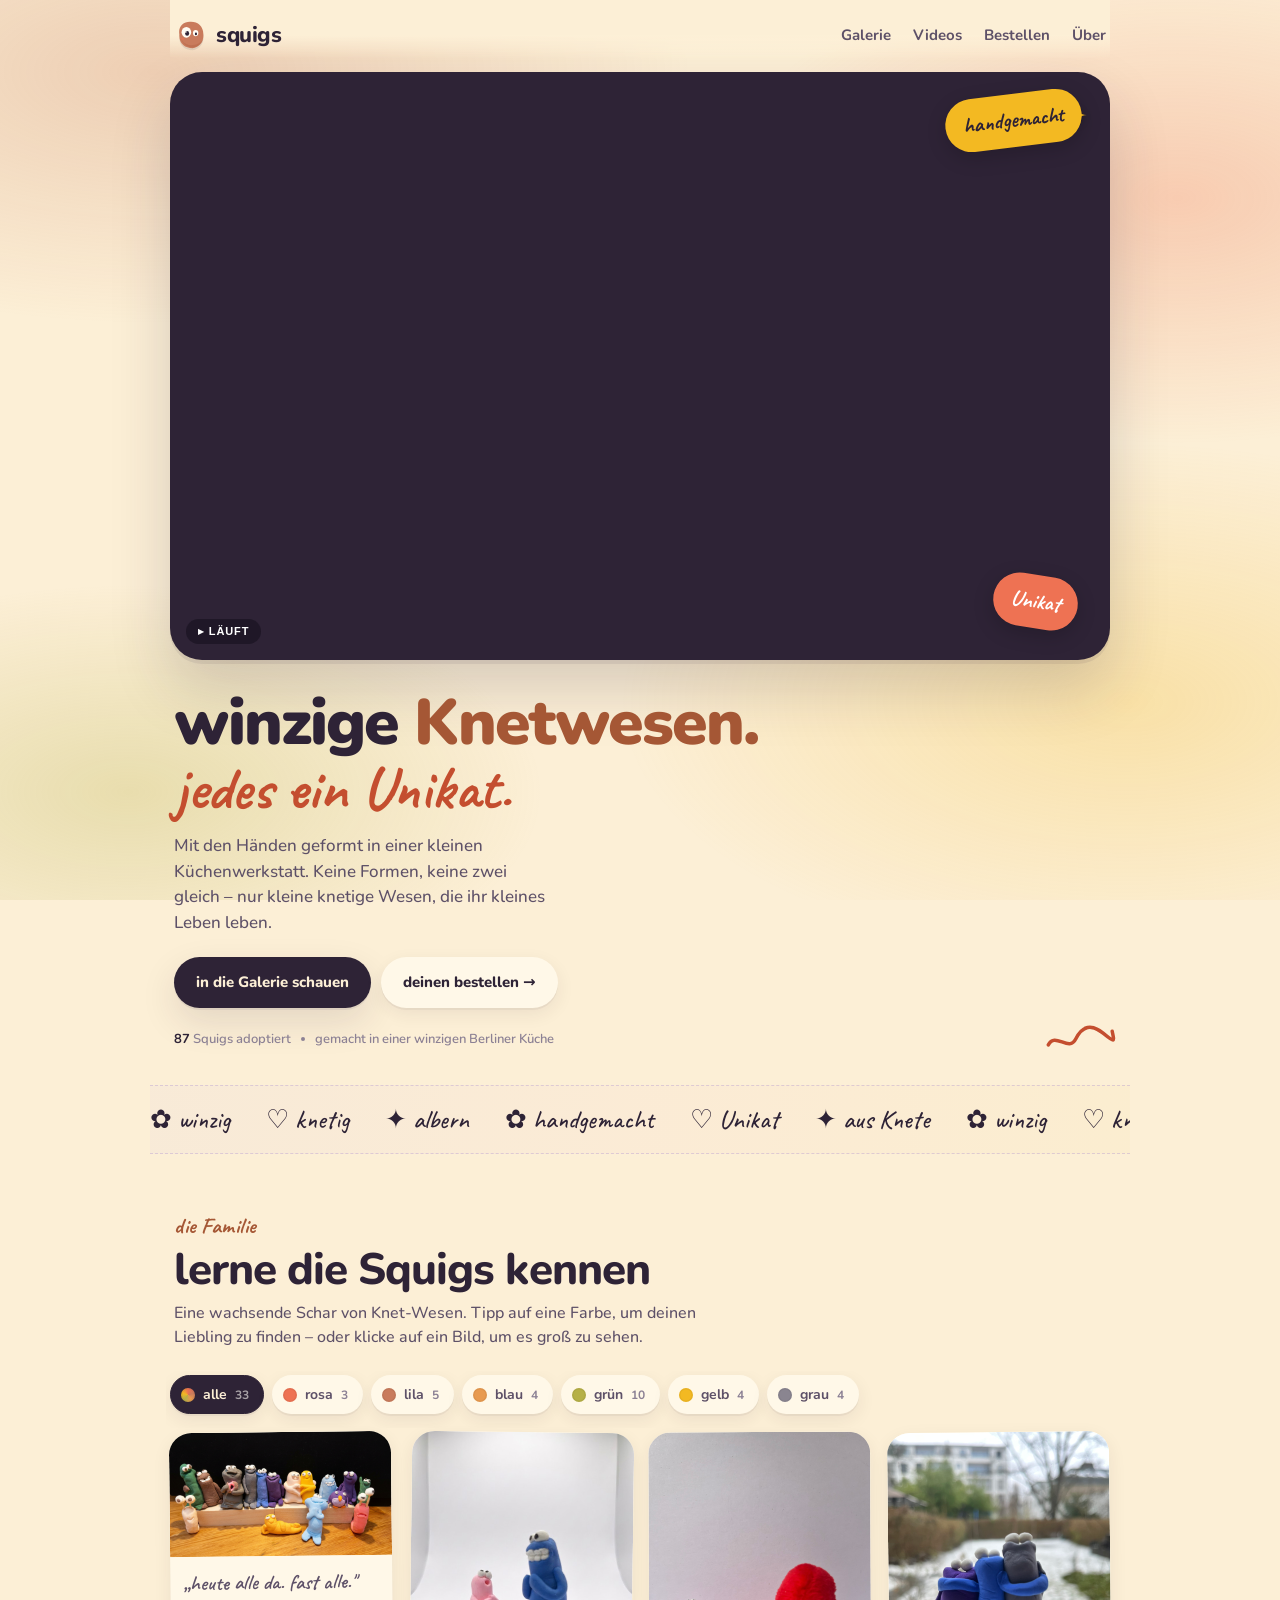
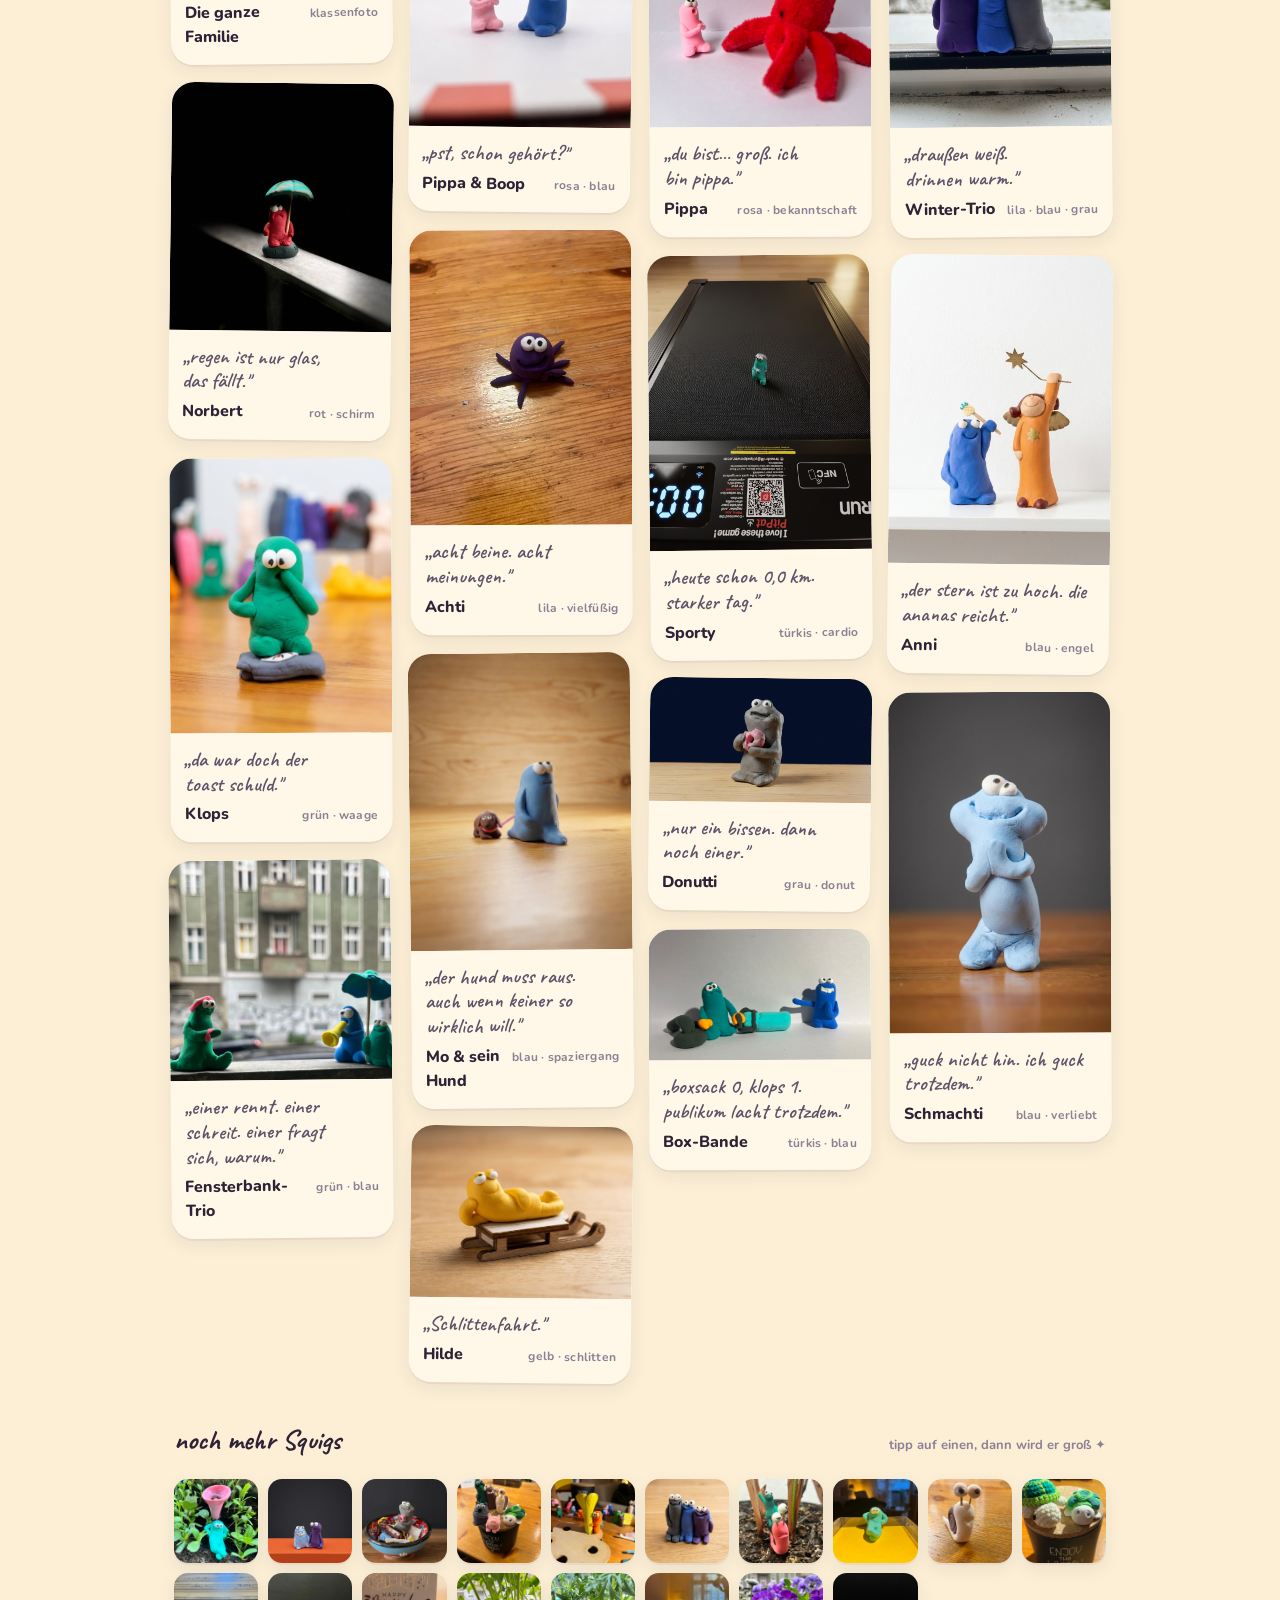
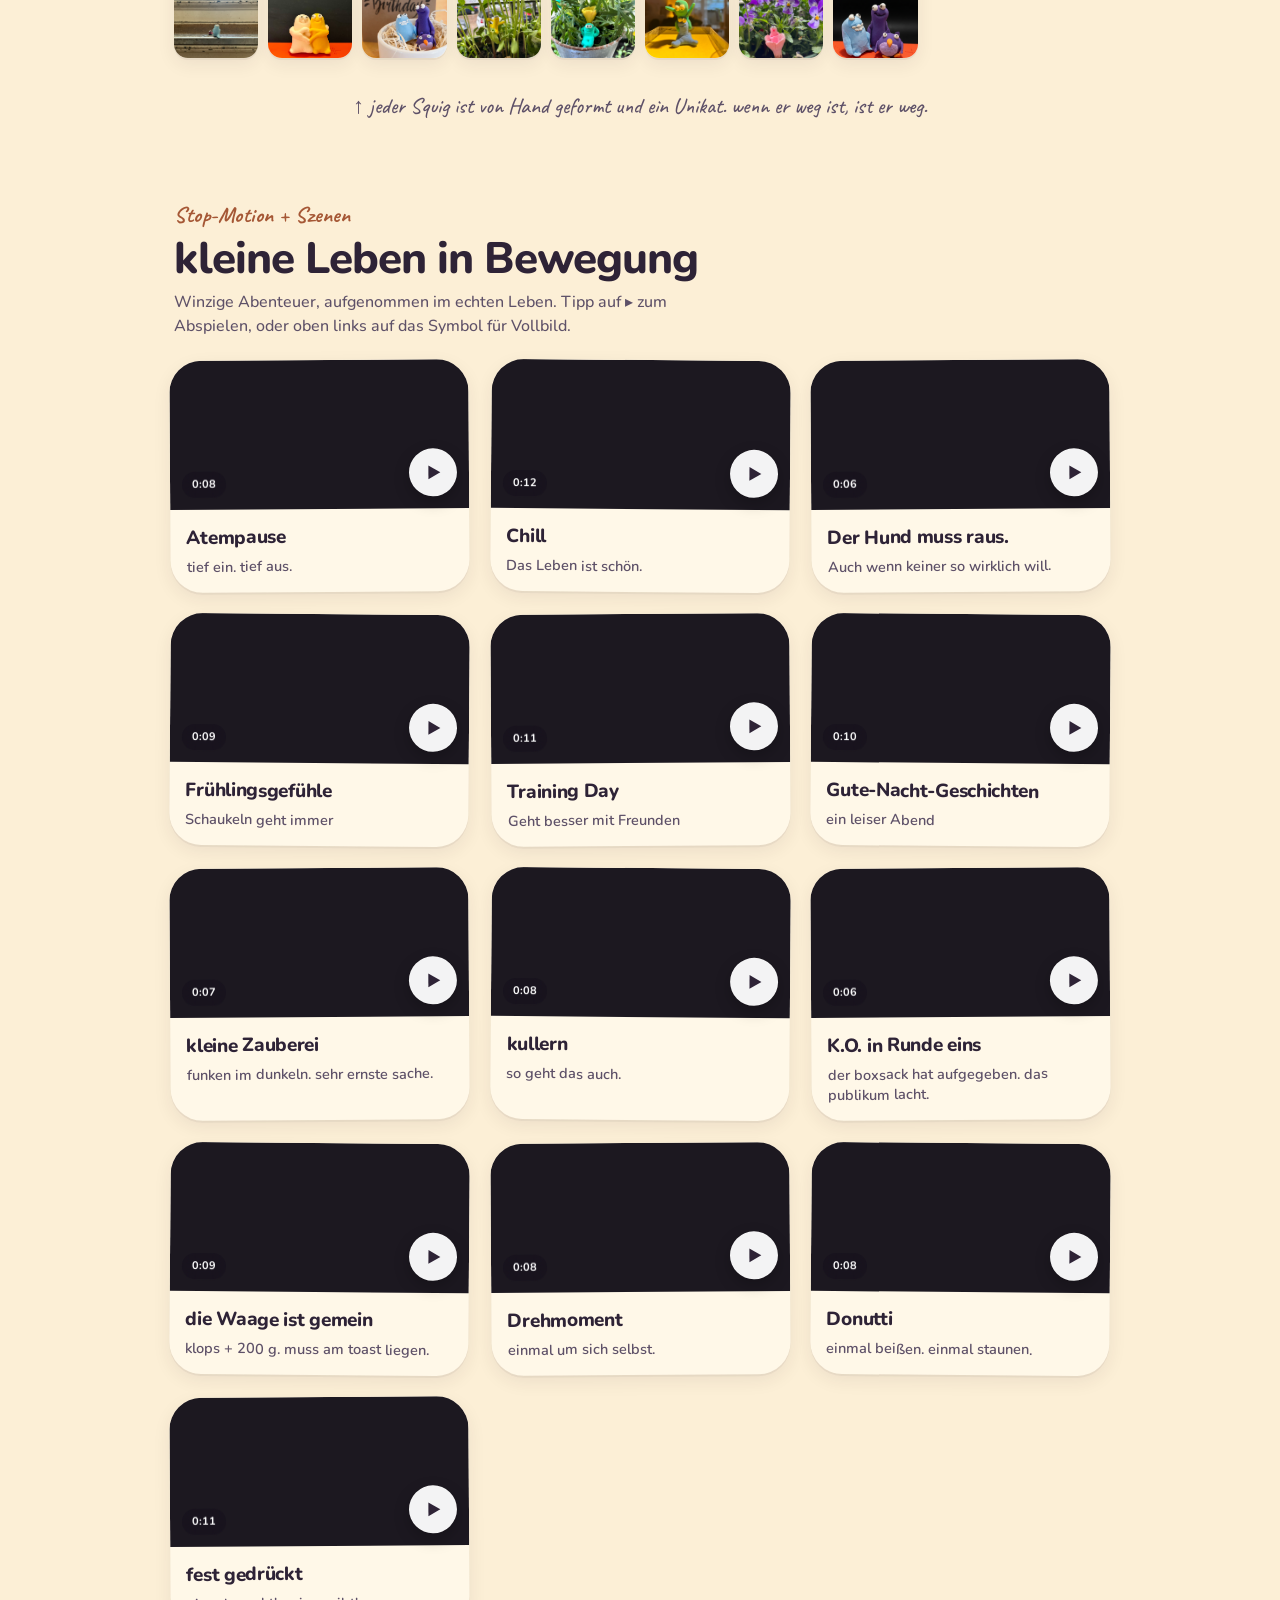
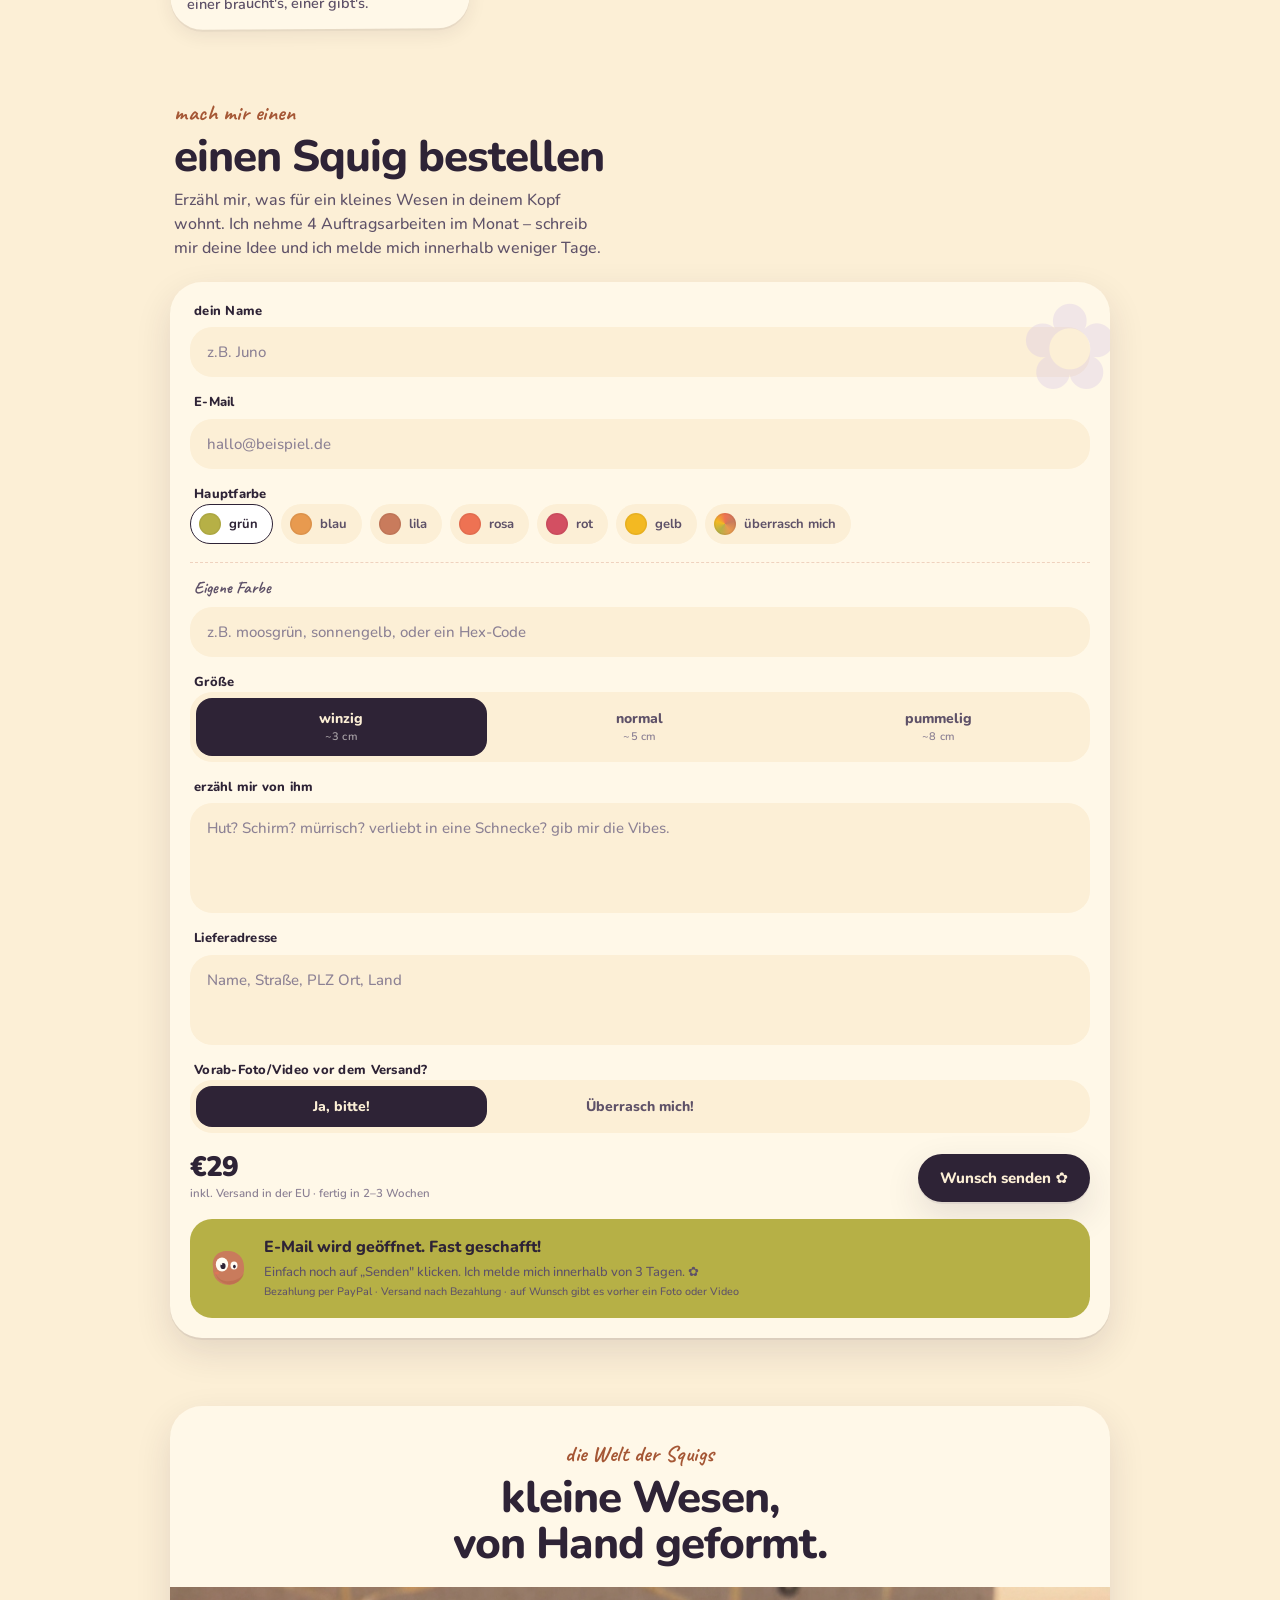
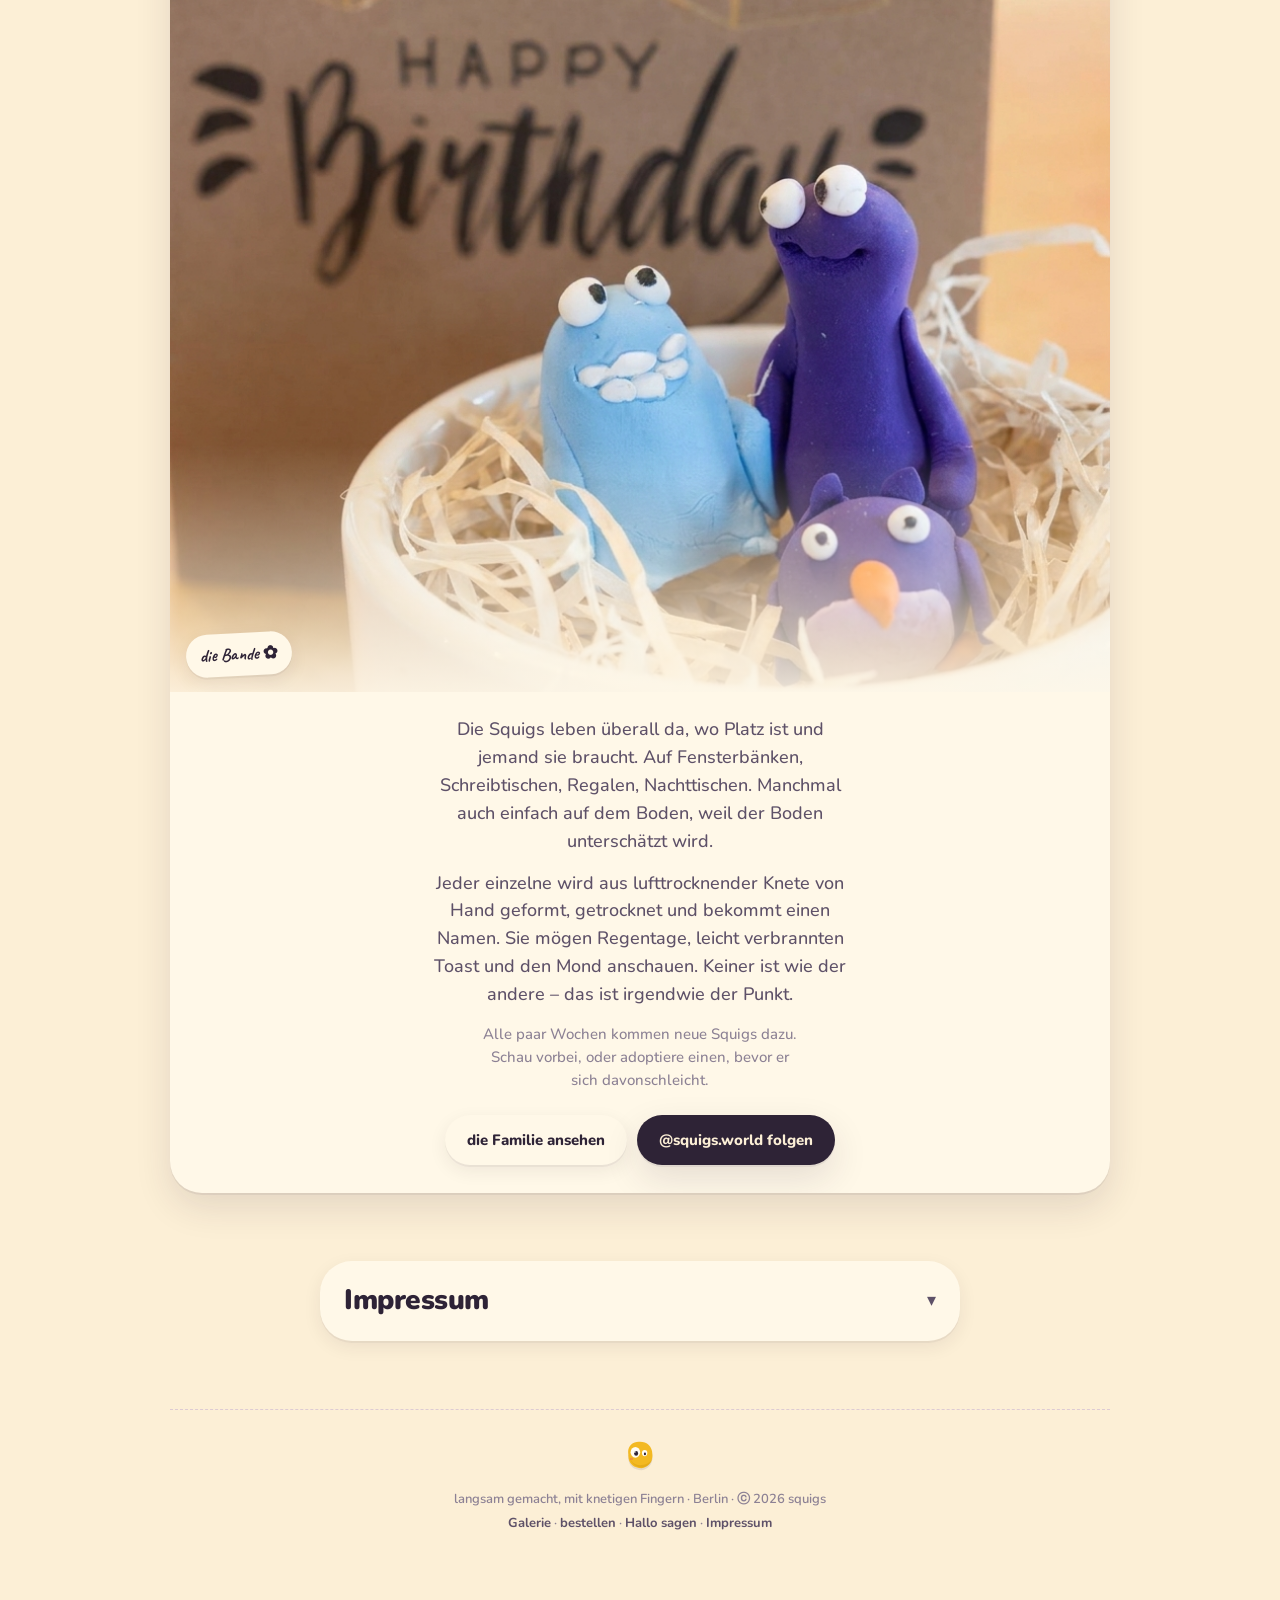
==== commit 8e659623: "Box-Bande: Querformat-Crop entfernt, Bild jetzt vollständig sichtbar Co-Authored-By: Claude Opus 4.7" ====
--- a/index.html
+++ b/index.html
@@ -239,7 +239,7 @@
           </figcaption>
         </figure>
 
-        <figure class="card2 card2--landscape" data-color="green">
+        <figure class="card2" data-color="green">
           <div class="card2__media"><img src="assets/squig-boxbande.jpg" alt="Türkiser Squig mit Boxhandschuhen, kaputter Boxsack daneben, blauer Squig schaut"></div>
           <figcaption>
             <p class="quote">„boxsack 0, klops 1. publikum lacht trotzdem."</p>
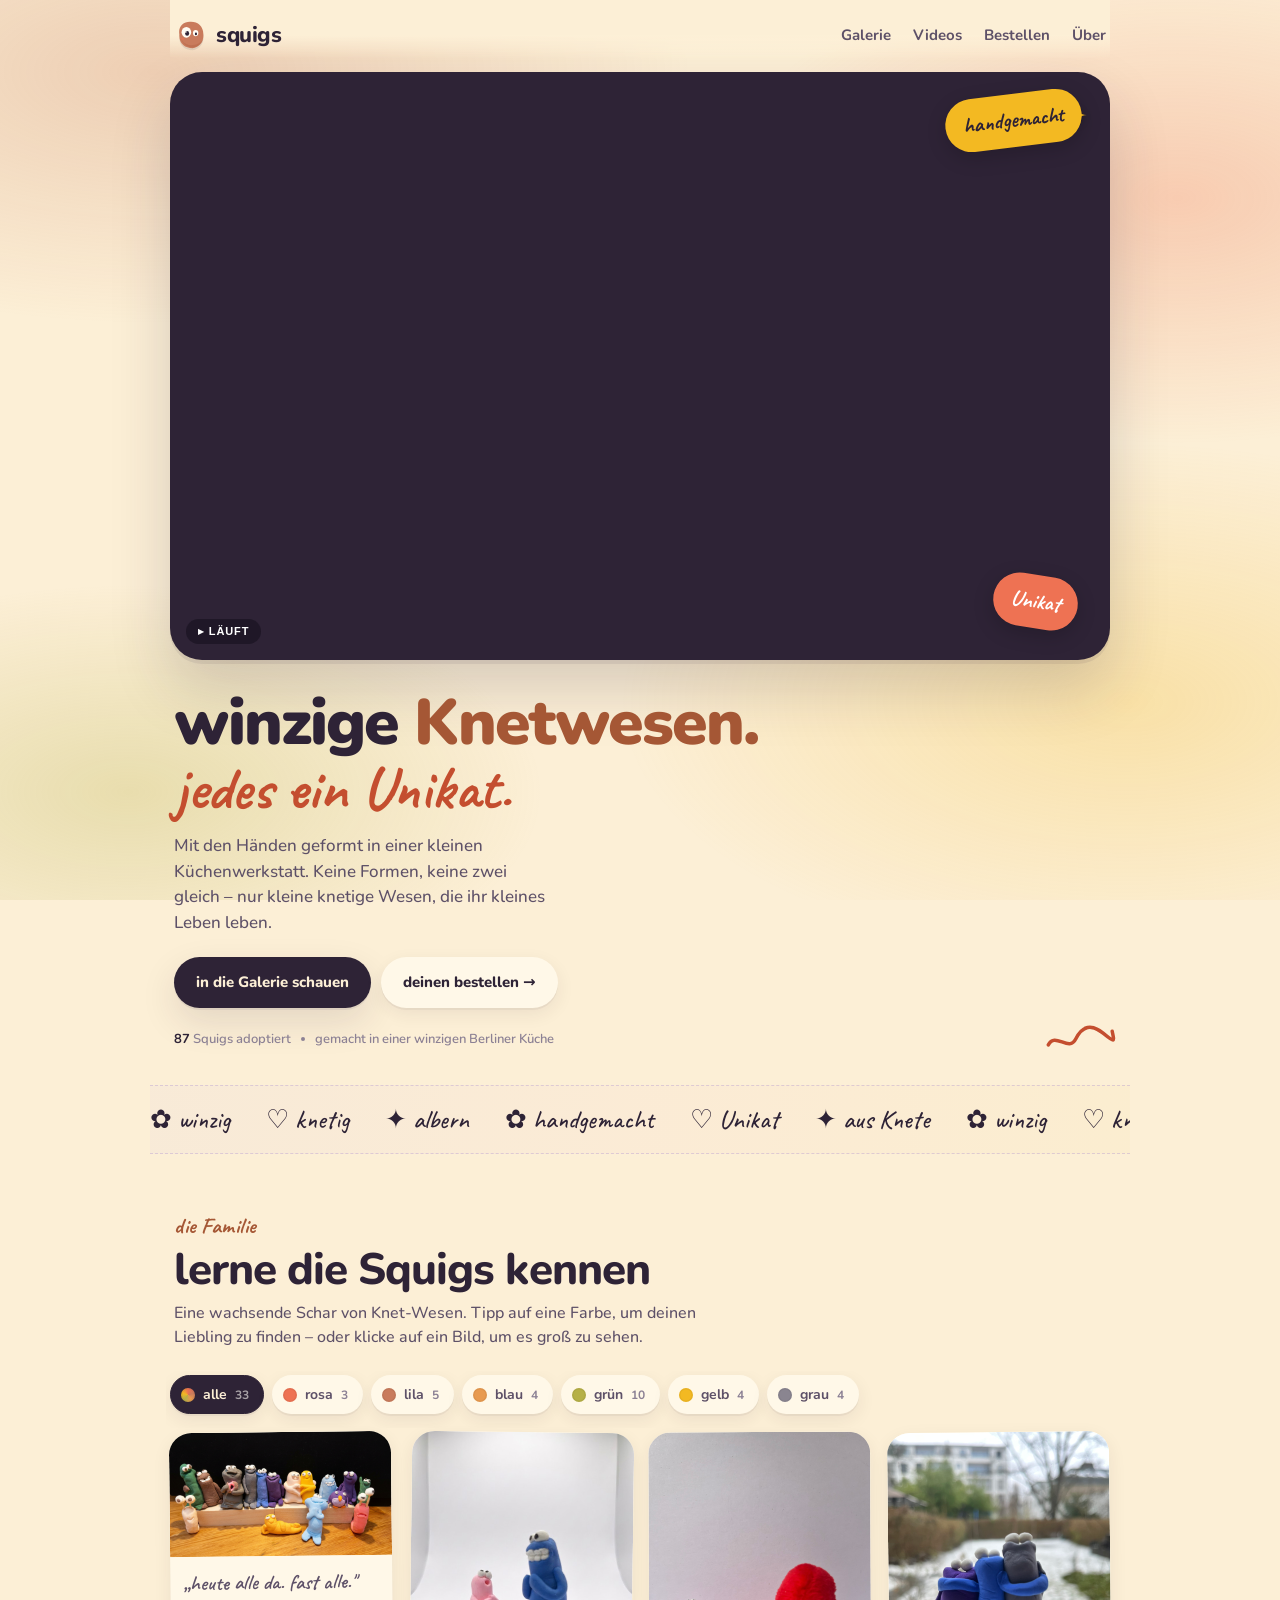
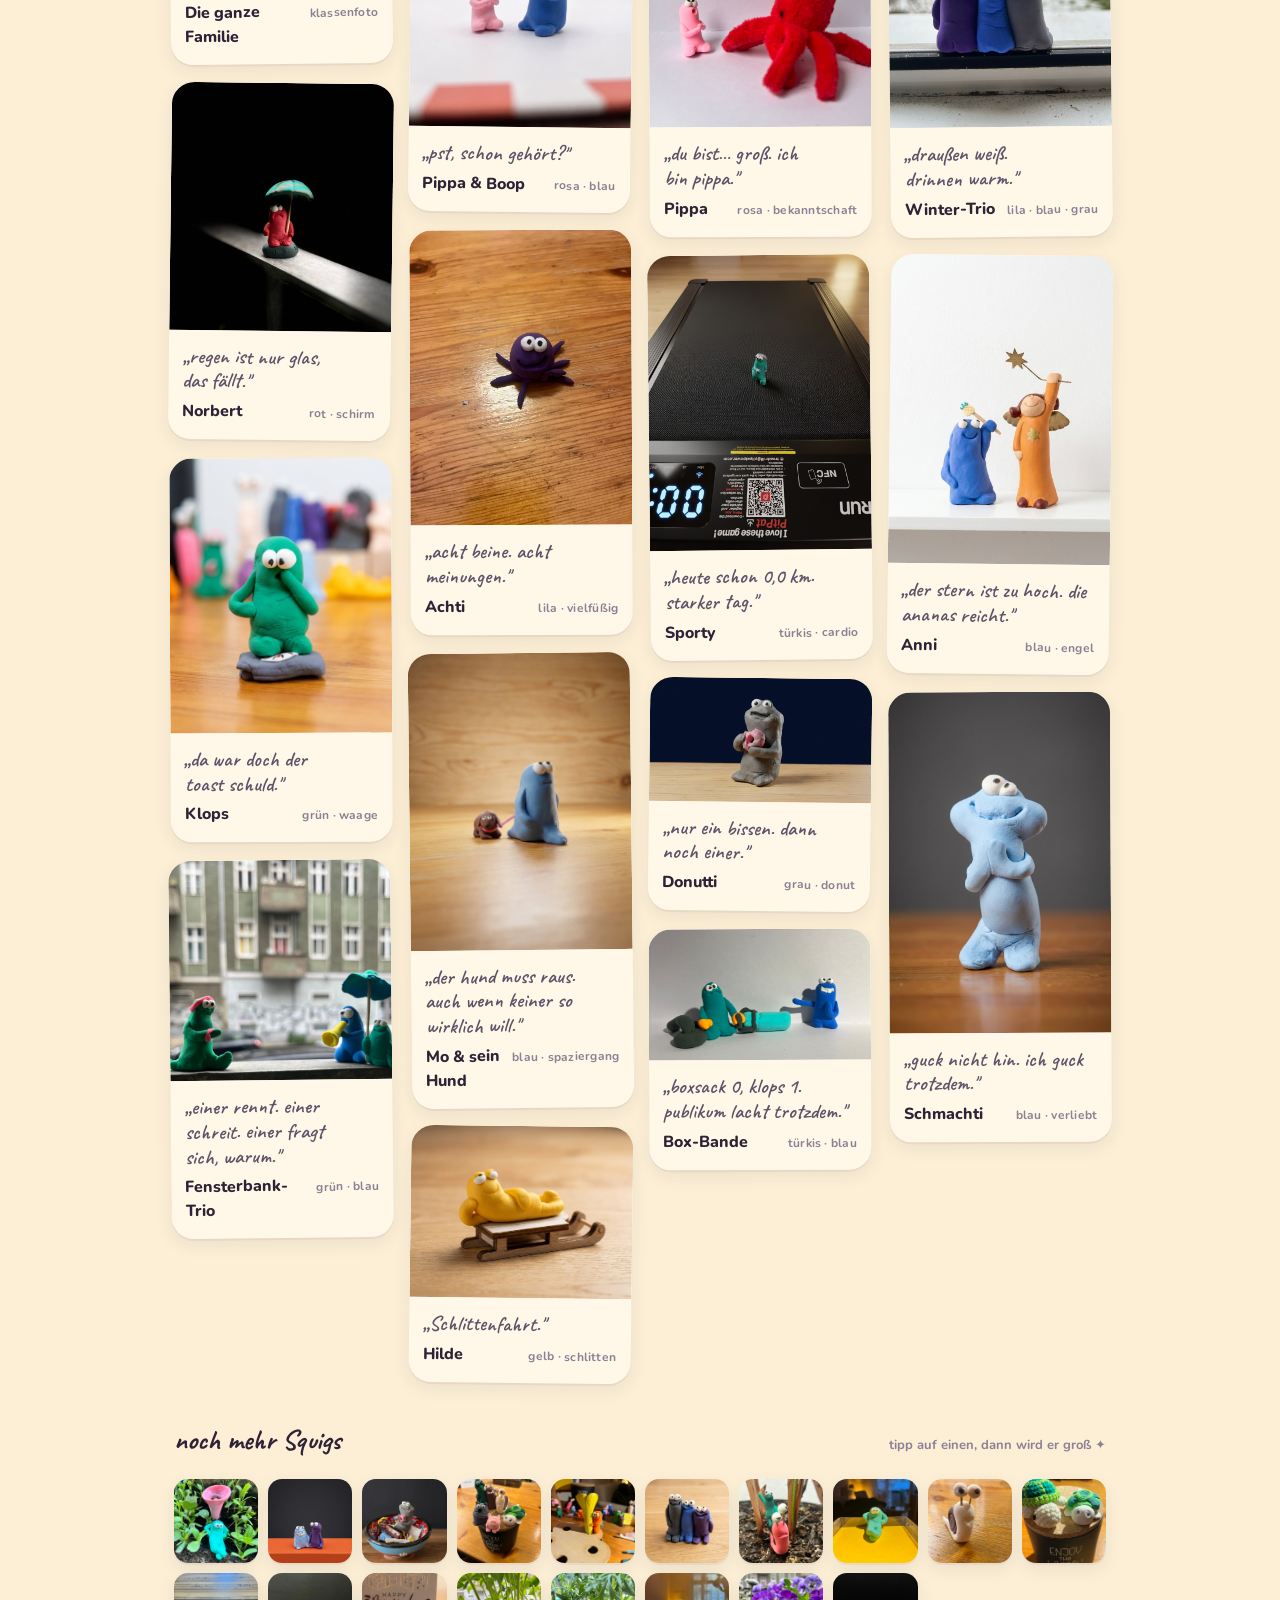
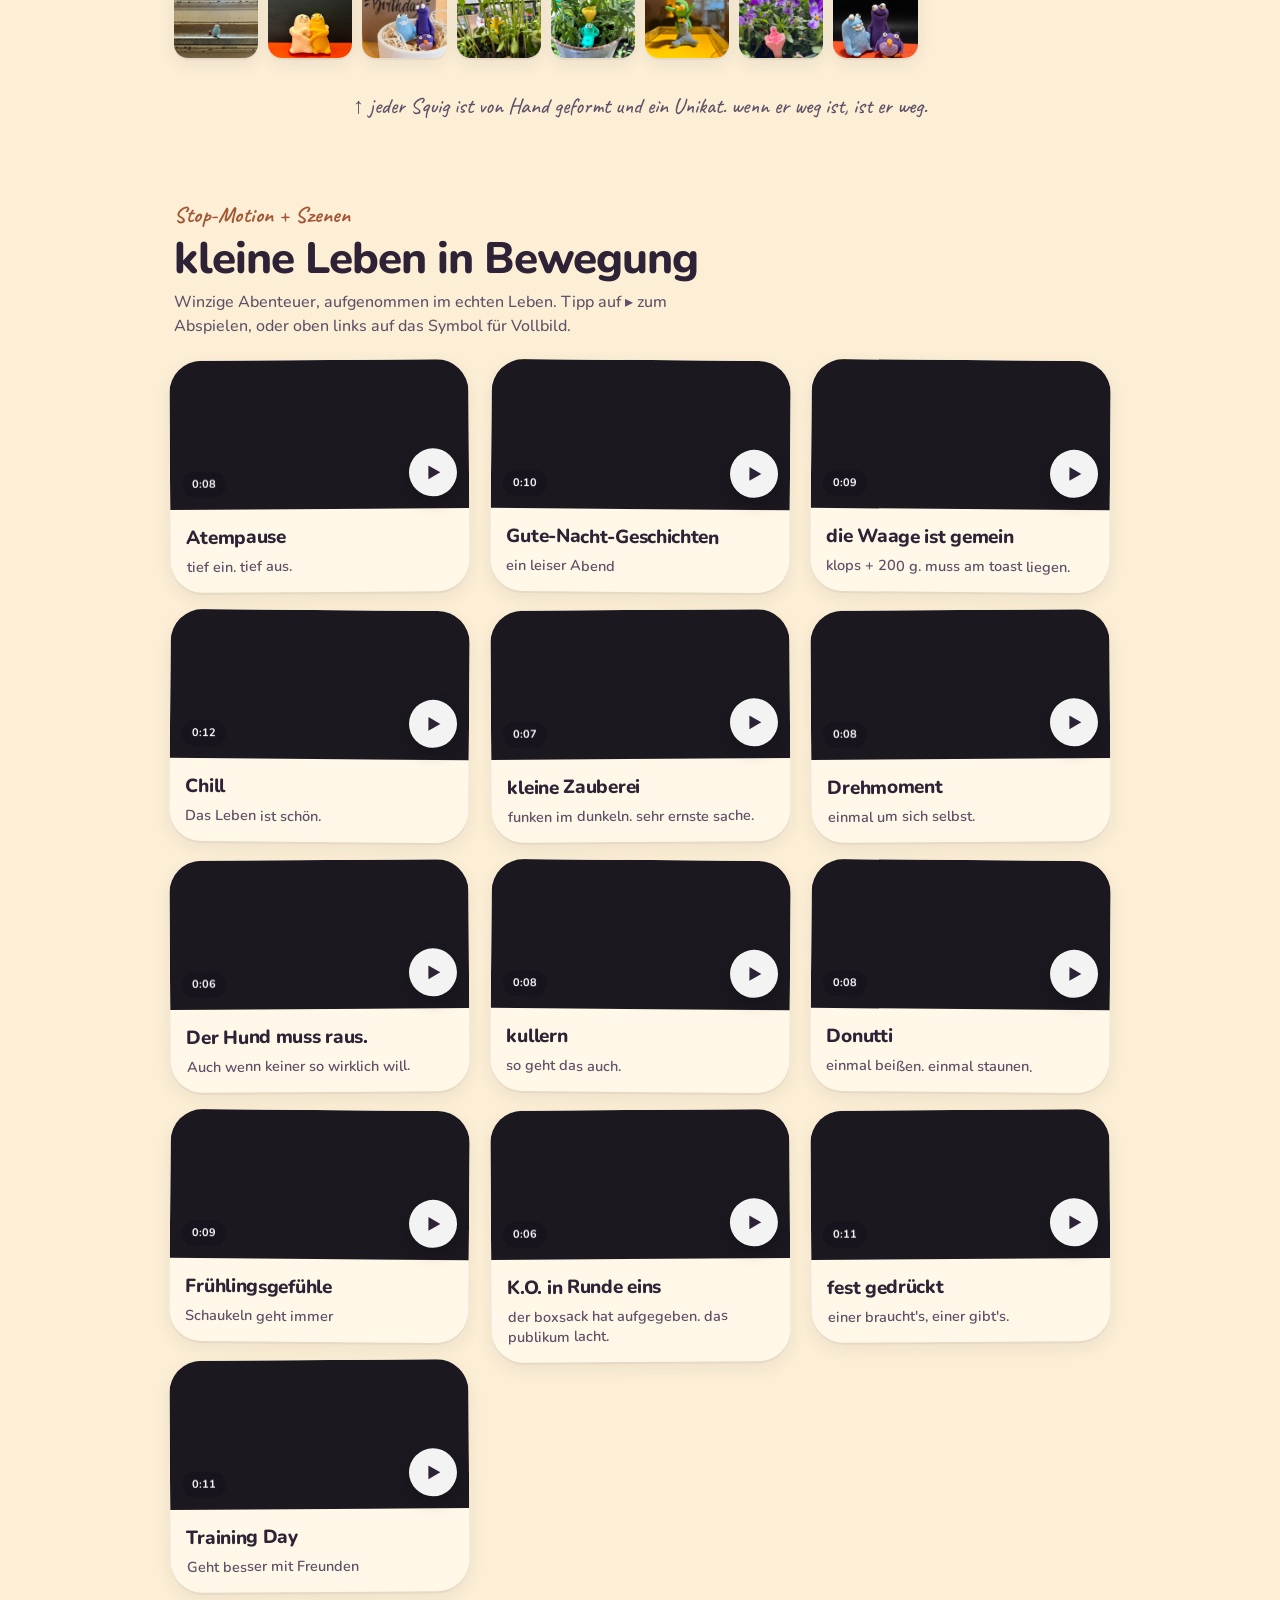
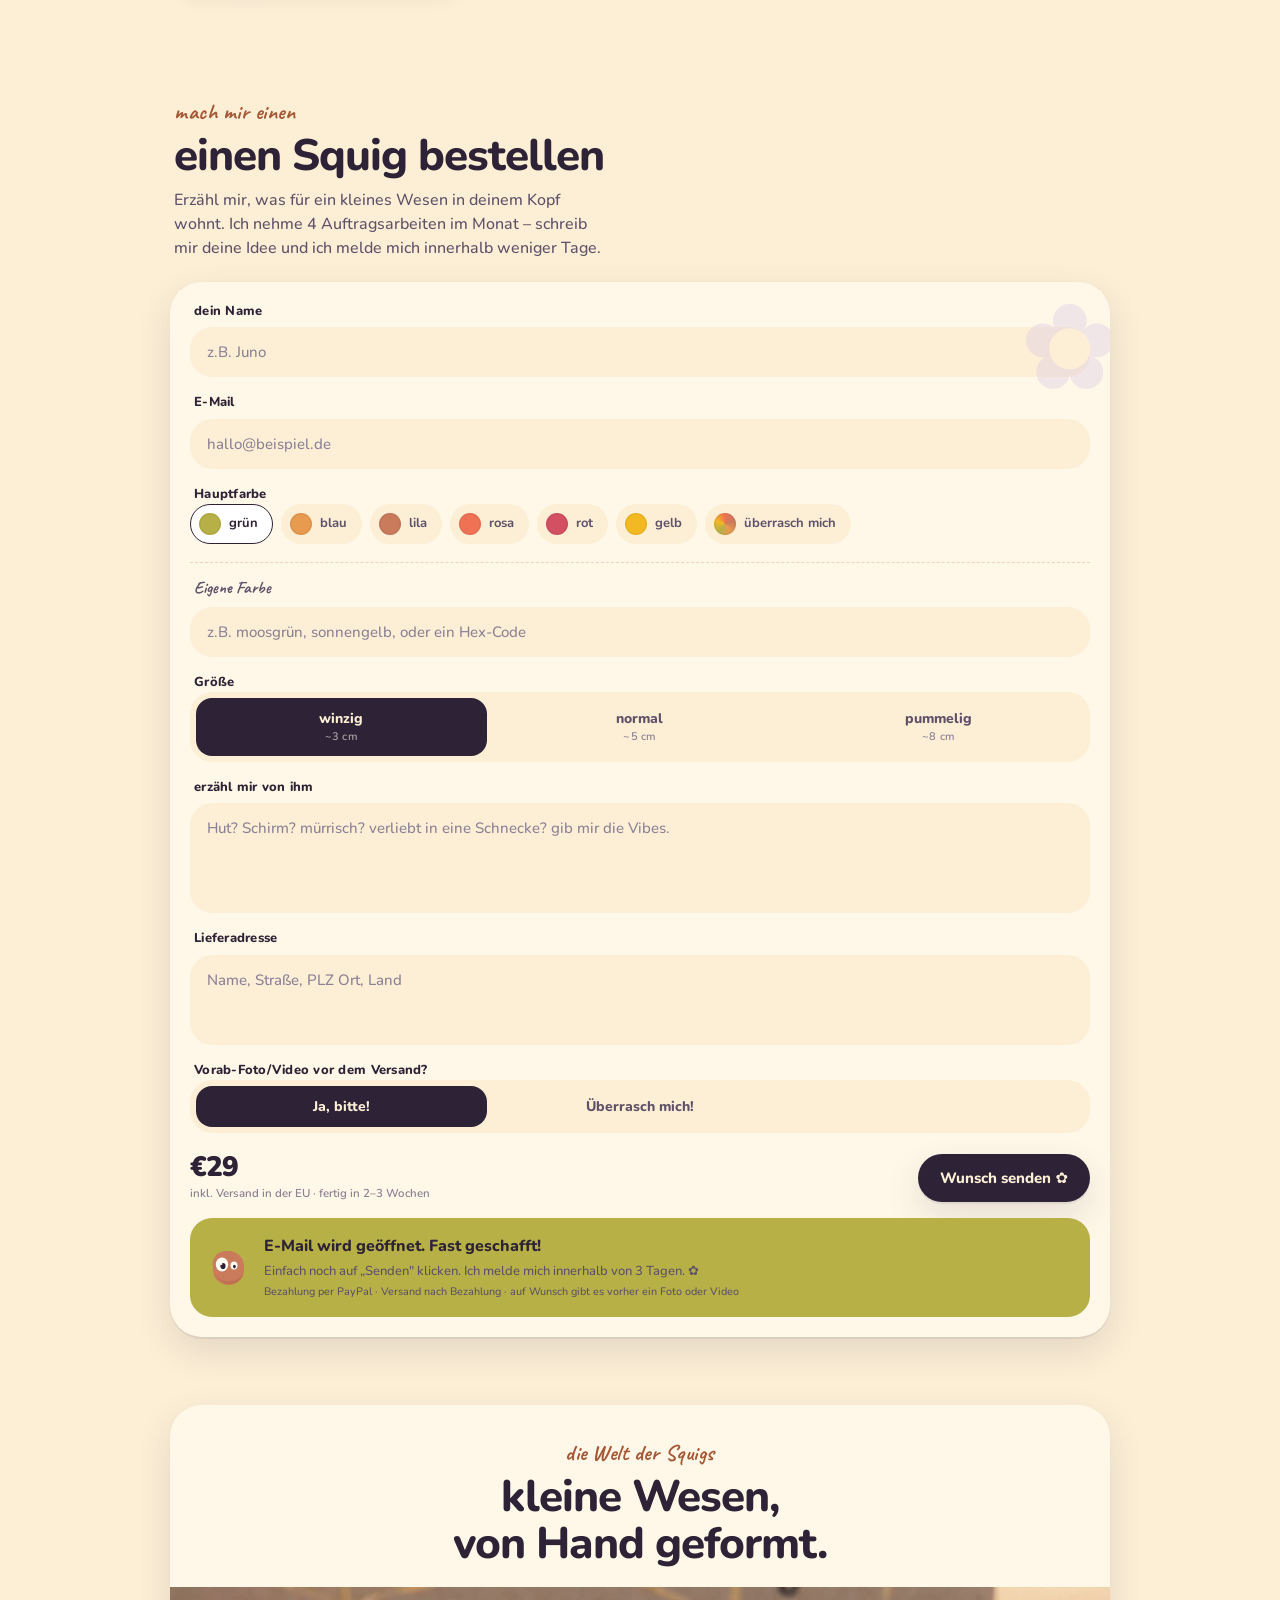
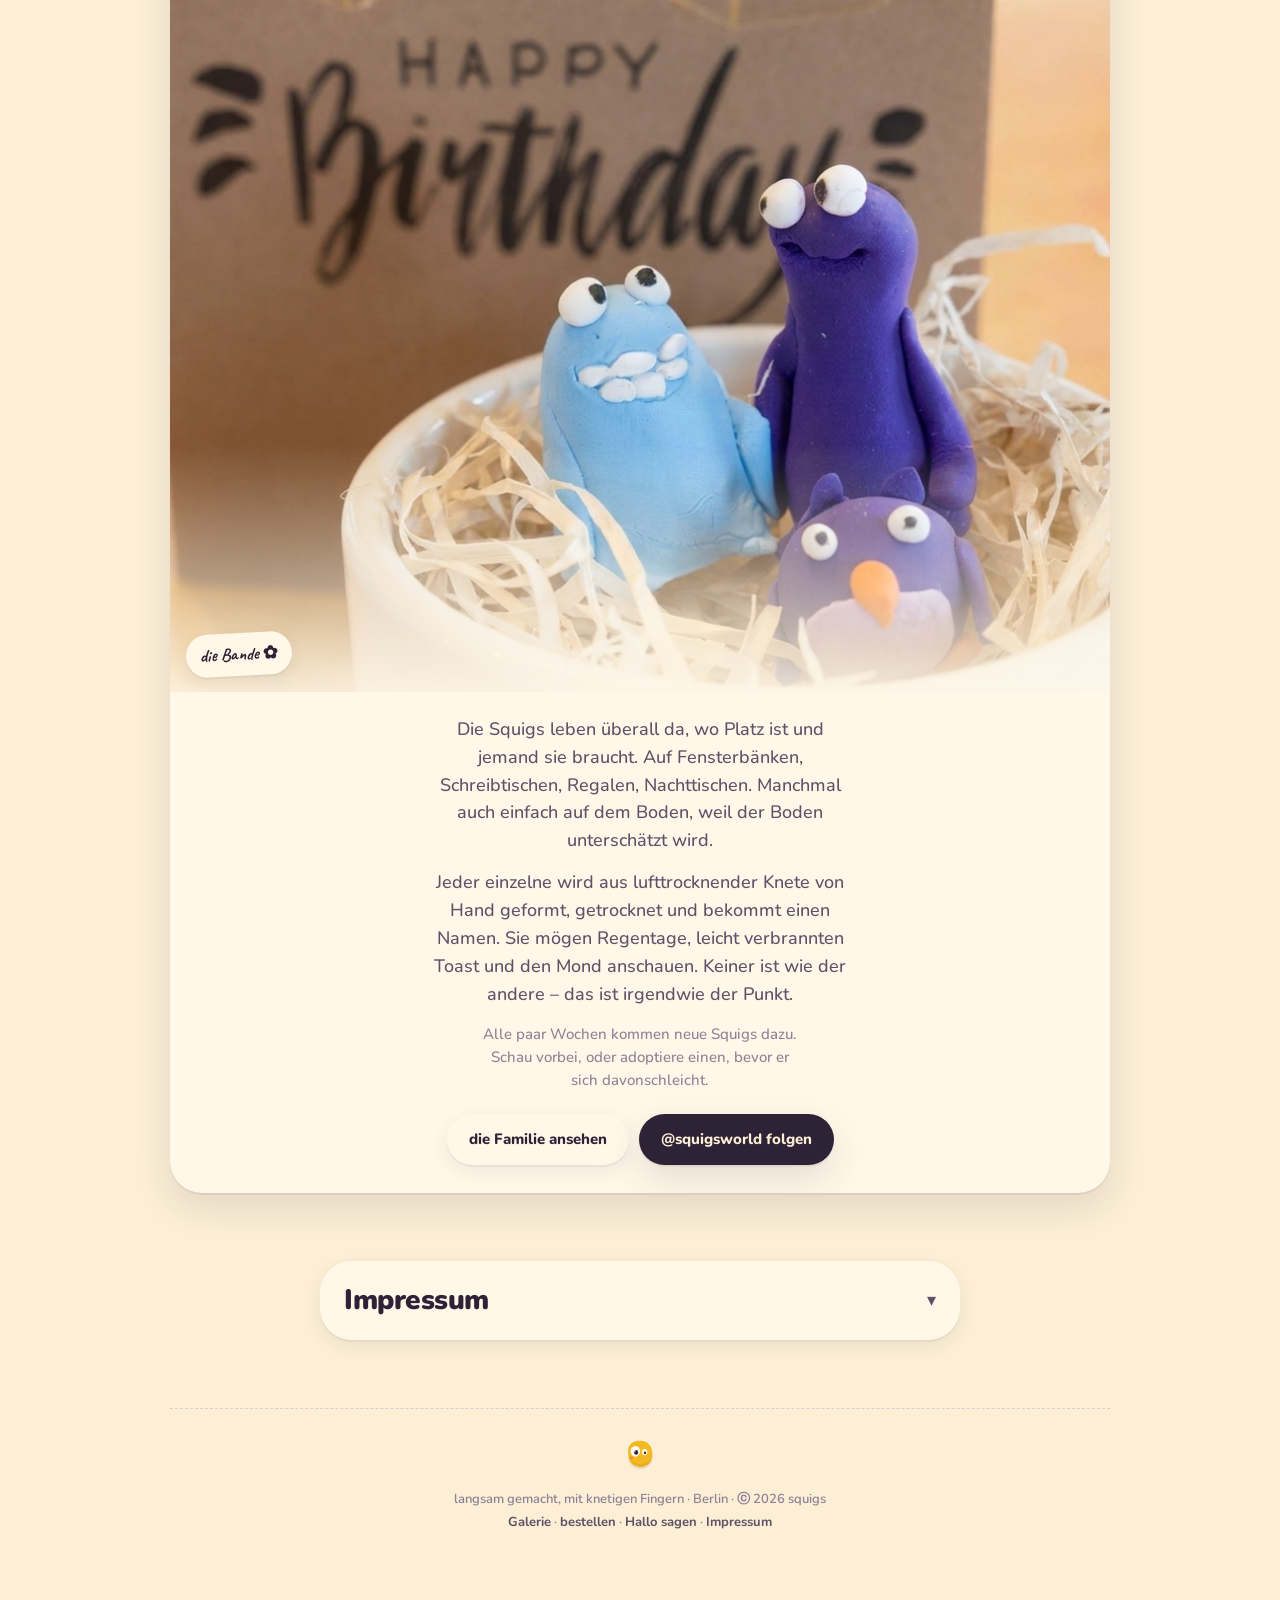
==== commit fce3931d: "Instagram-Link auf @squigsworld setzen Co-Authored-By: Claude Opus 4.7 (1M context) <noreply@anthrop" ====
--- a/index.html
+++ b/index.html
@@ -713,7 +713,7 @@
 
         <div class="about__cta">
           <a class="btn btn--ghost" href="#gallery">die Familie ansehen</a>
-          <a class="btn btn--primary" href="https://instagram.com" target="_blank" rel="noopener">@squigs.world folgen</a>
+          <a class="btn btn--primary" href="https://www.instagram.com/squigsworld/" target="_blank" rel="noopener">@squigsworld folgen</a>
         </div>
       </div>
     </section>
--- a/styles-v2.css
+++ b/styles-v2.css
@@ -178,16 +178,18 @@
 }
 .thumb__vbadge svg { width: 10px; height: 10px; }
 
-/* --- Videos v2: natural aspect ratios ------------------- */
+/* --- Videos v2: masonry columns (natural aspect ratios) --- */
 .videos2 {
-  display: grid;
-  gap: 18px;
-  grid-template-columns: 1fr;
-}
-@media (min-width: 540px) { .videos2 { grid-template-columns: repeat(2, 1fr); } }
-@media (min-width: 980px) { .videos2 { grid-template-columns: repeat(3, 1fr); gap: 22px; } }
+  columns: 1;
+  column-gap: 18px;
+  margin: 0 0 36px;
+}
+@media (min-width: 540px) { .videos2 { columns: 2; } }
+@media (min-width: 980px) { .videos2 { columns: 3; column-gap: 22px; } }
 
 .vcard2 {
+  break-inside: avoid;
+  margin: 0 0 18px;
   background: var(--paper);
   border-radius: var(--r-l);
   overflow: hidden;
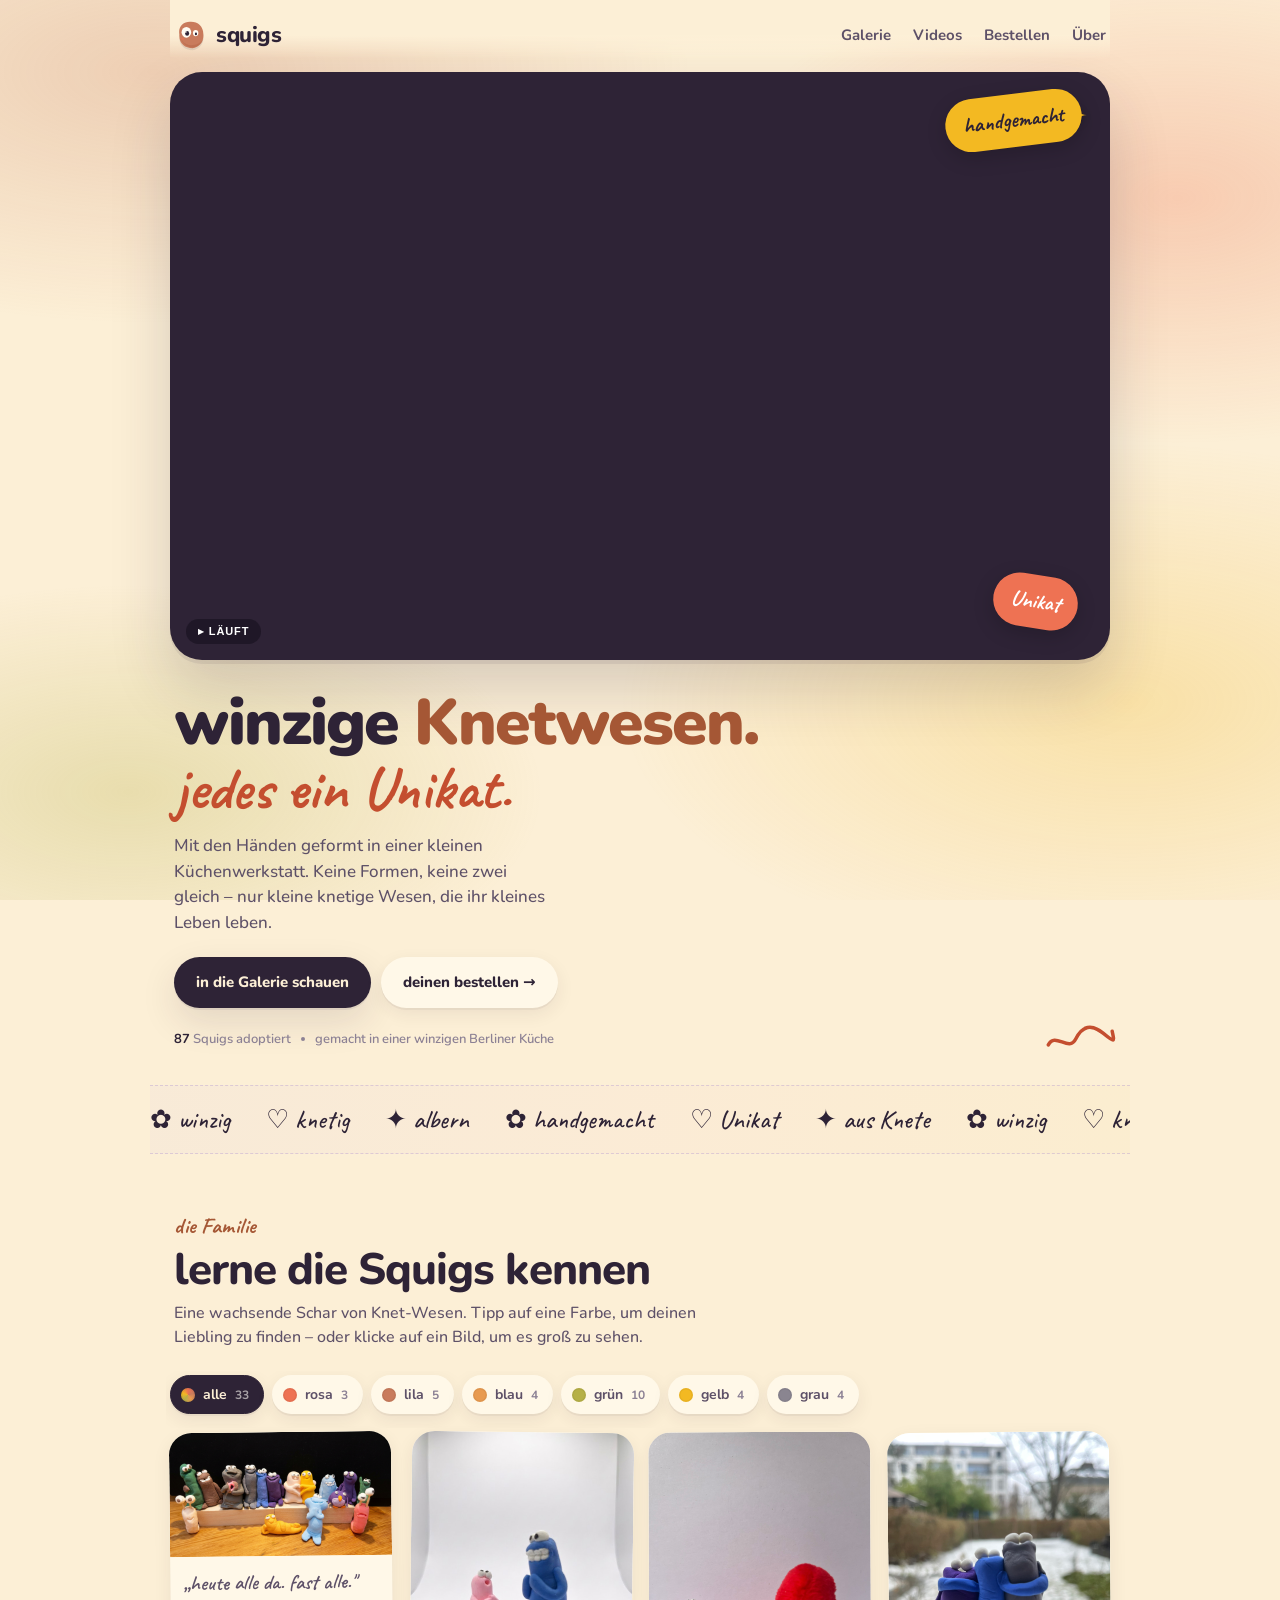
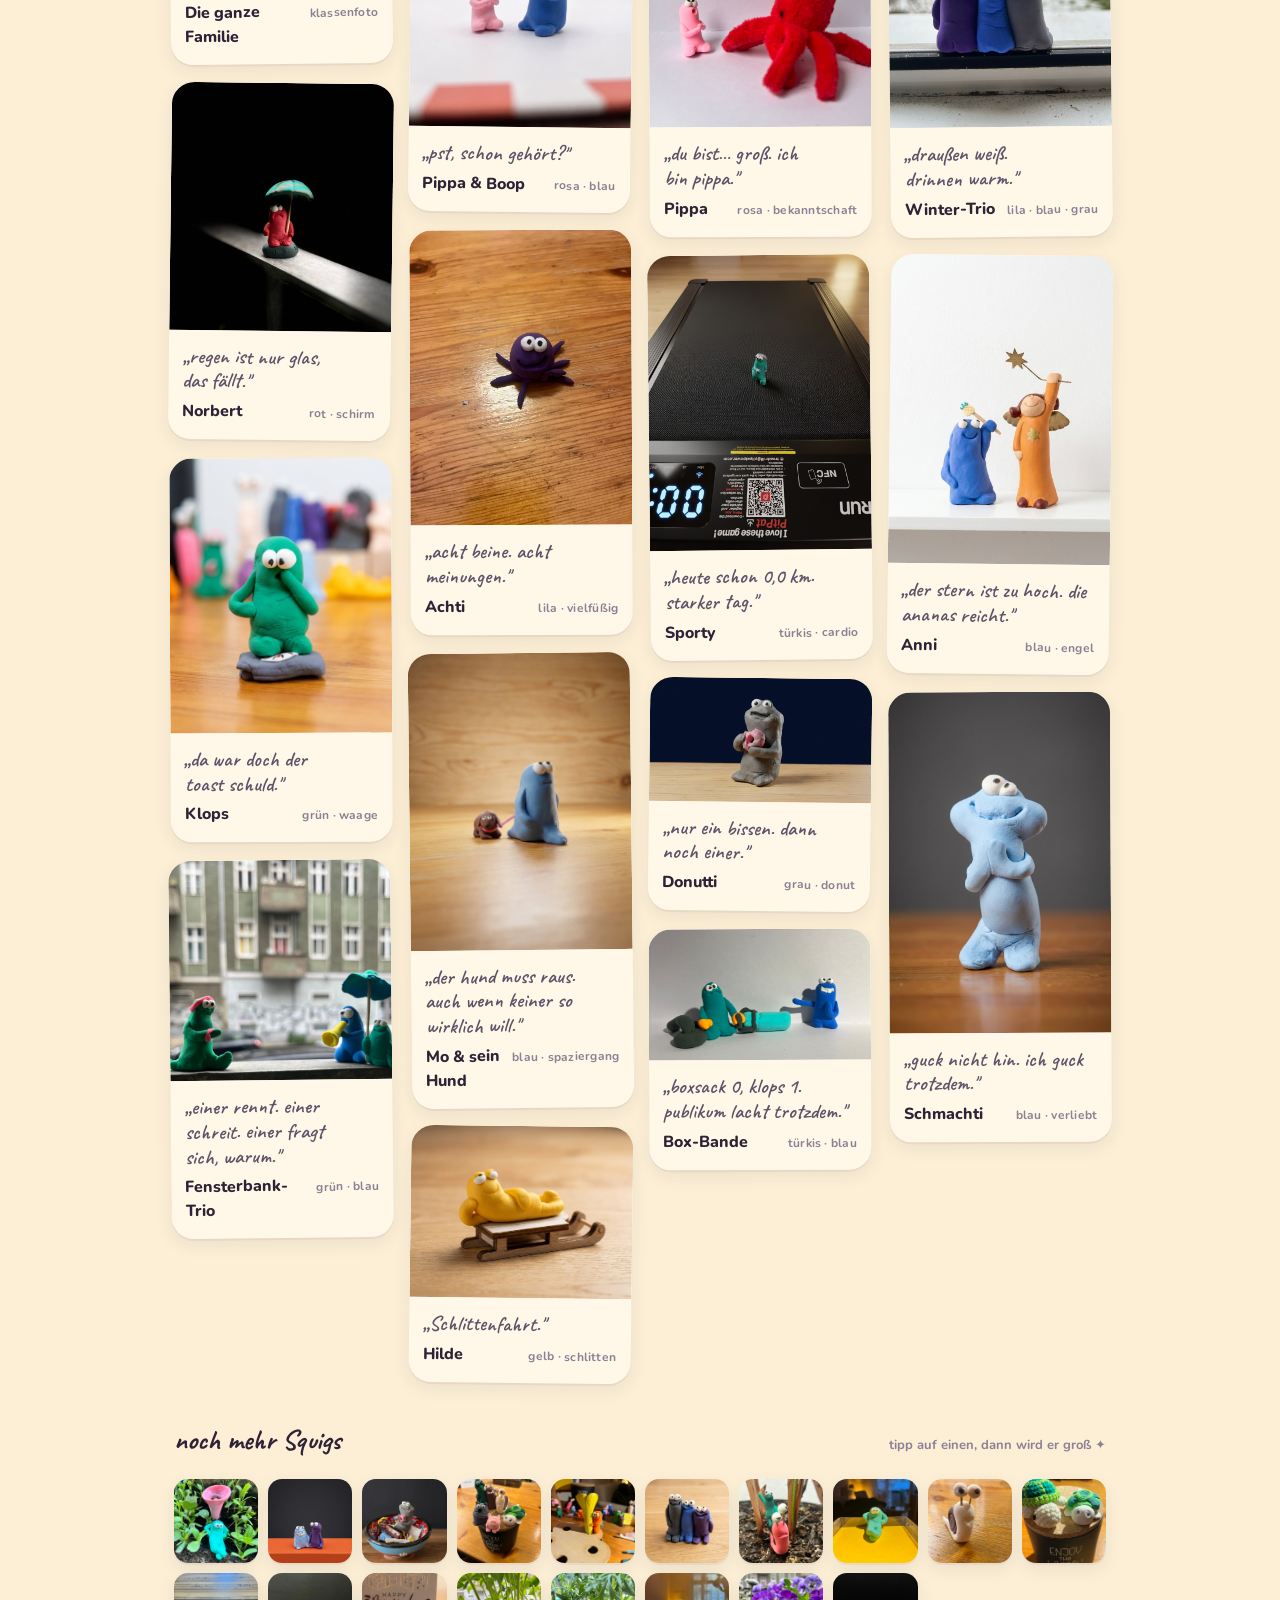
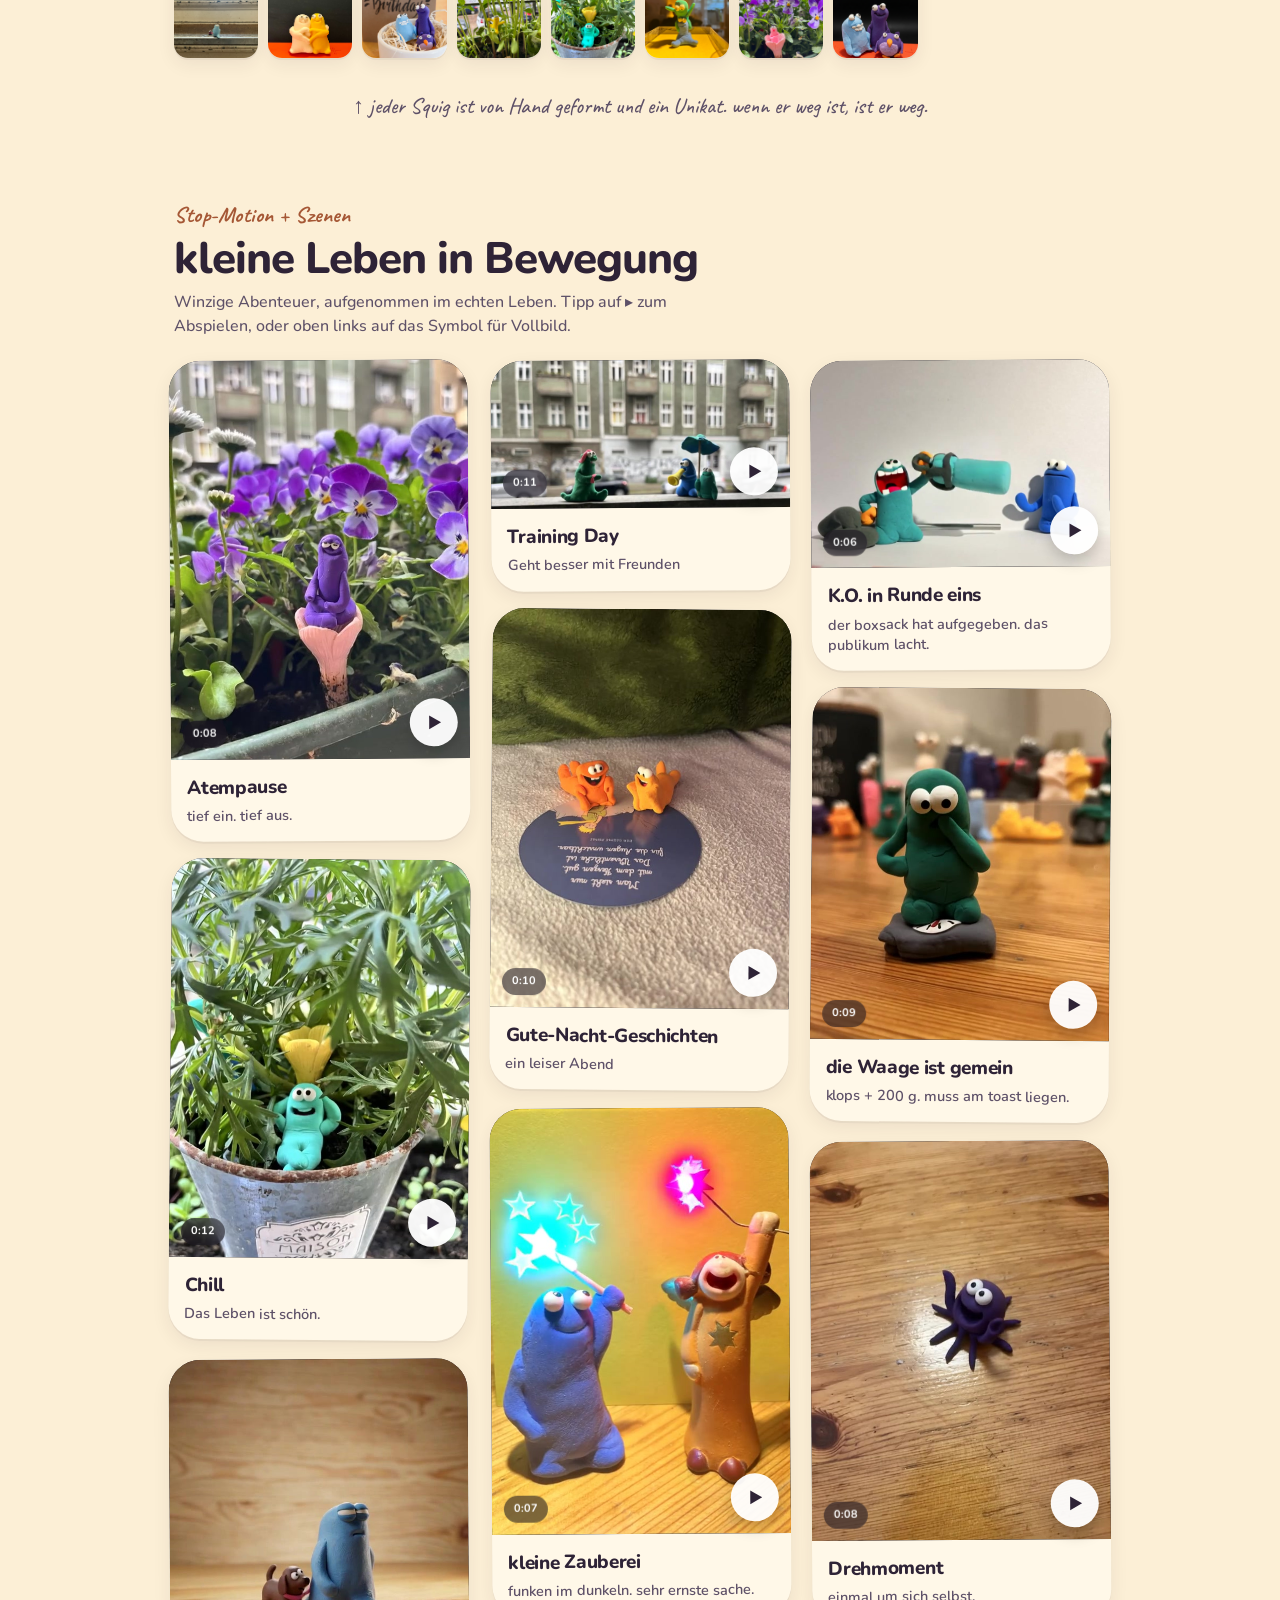
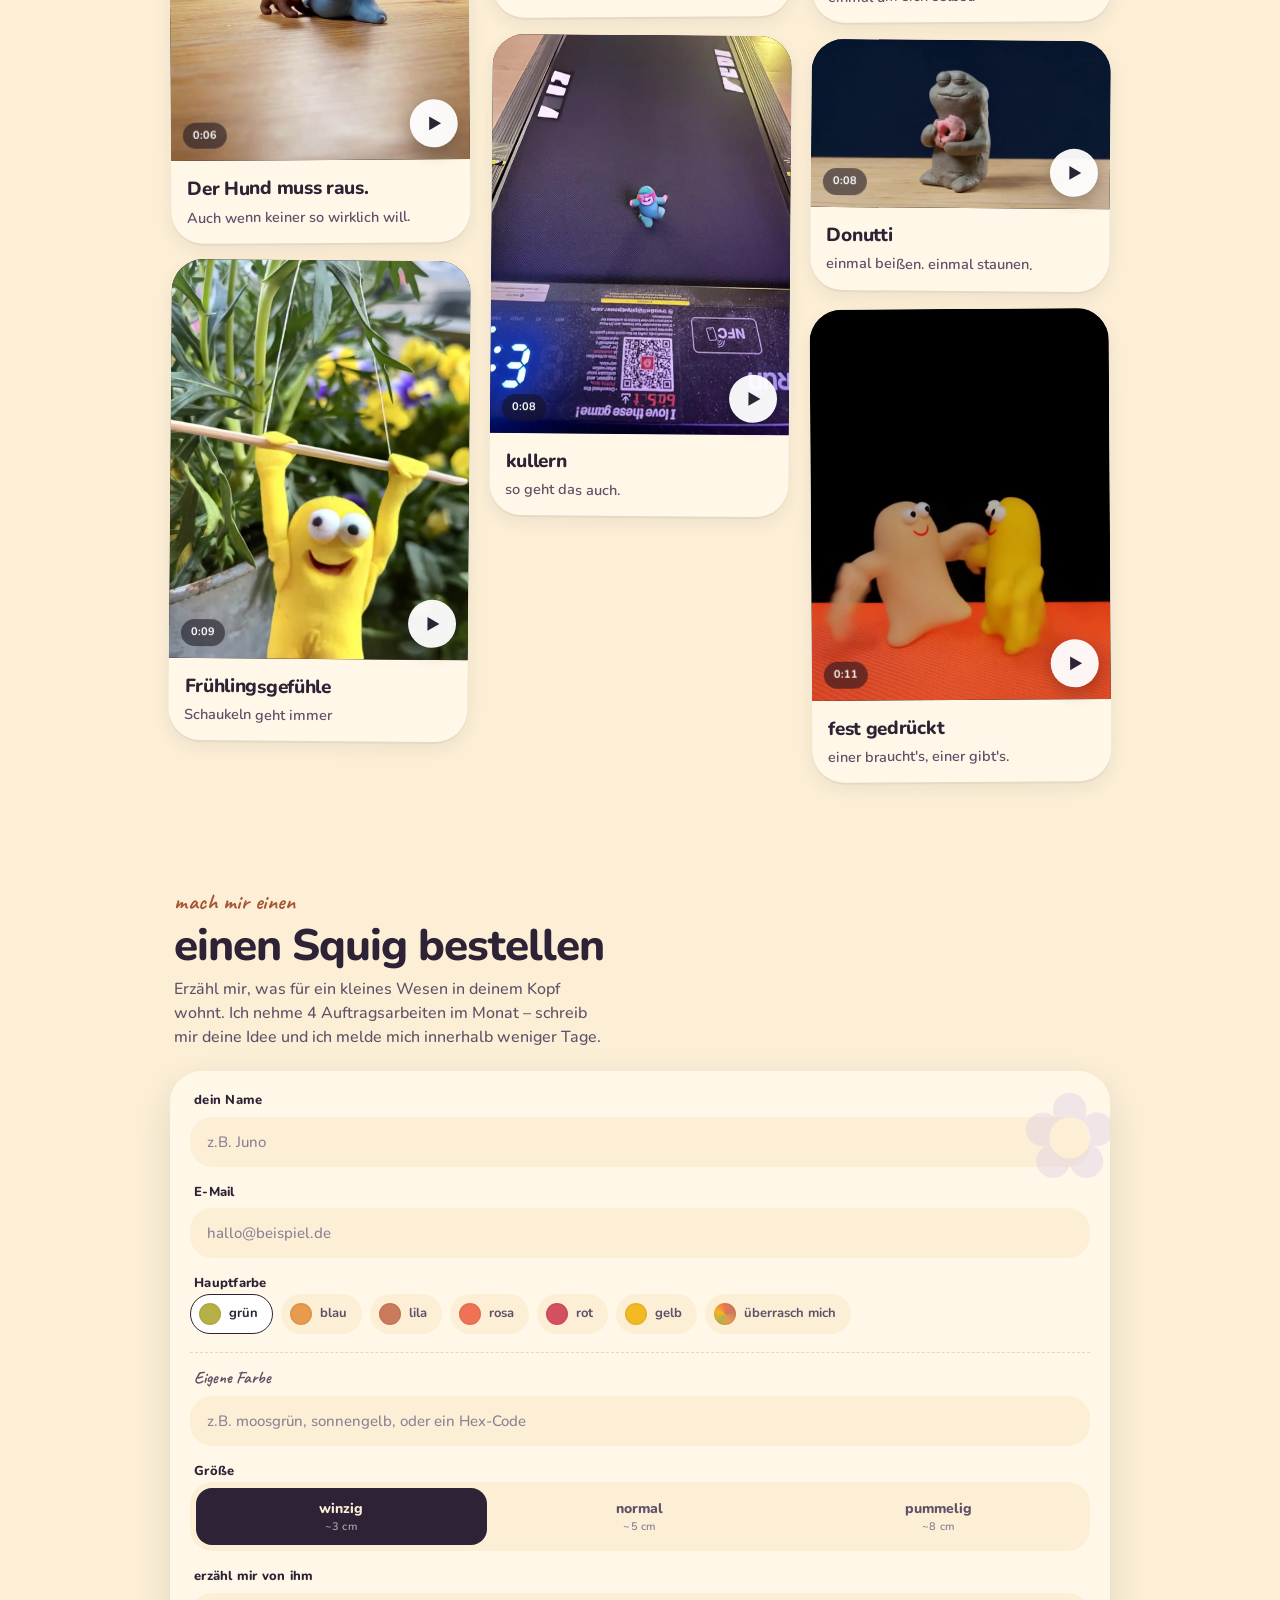
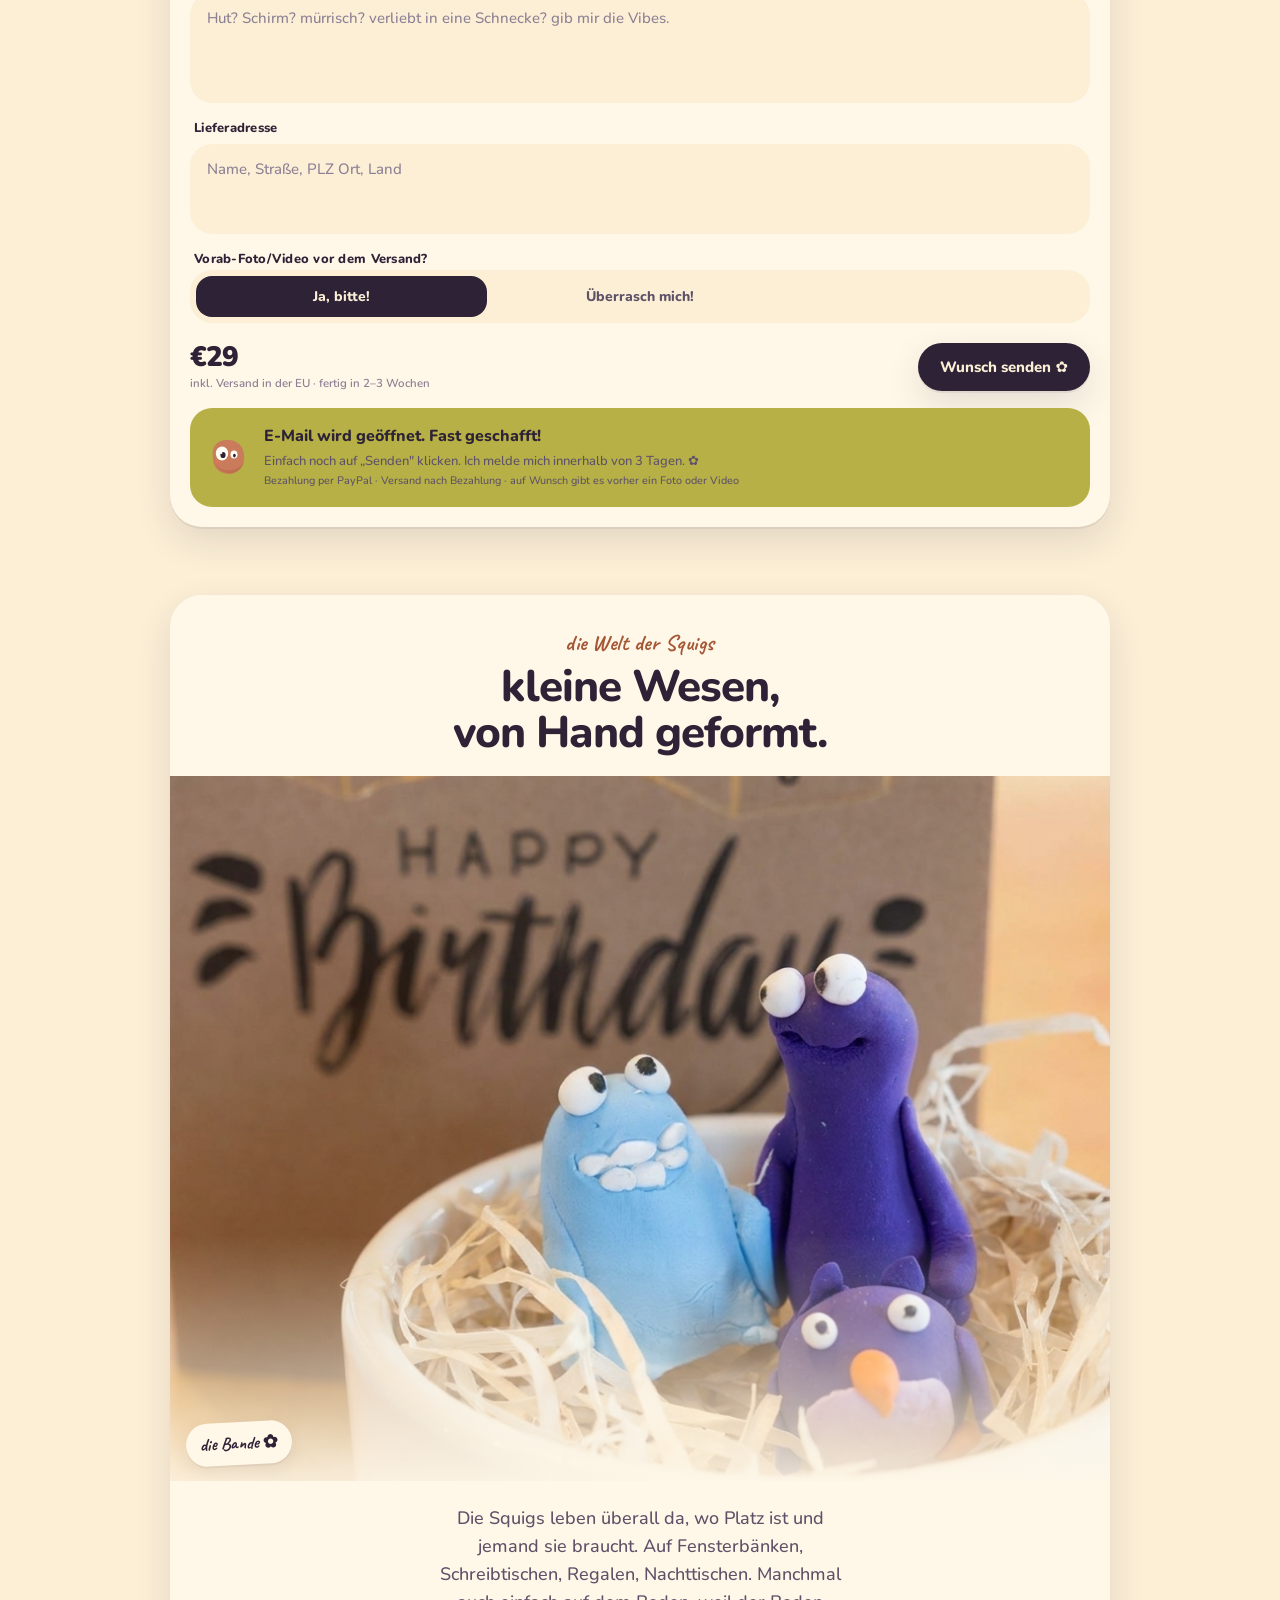
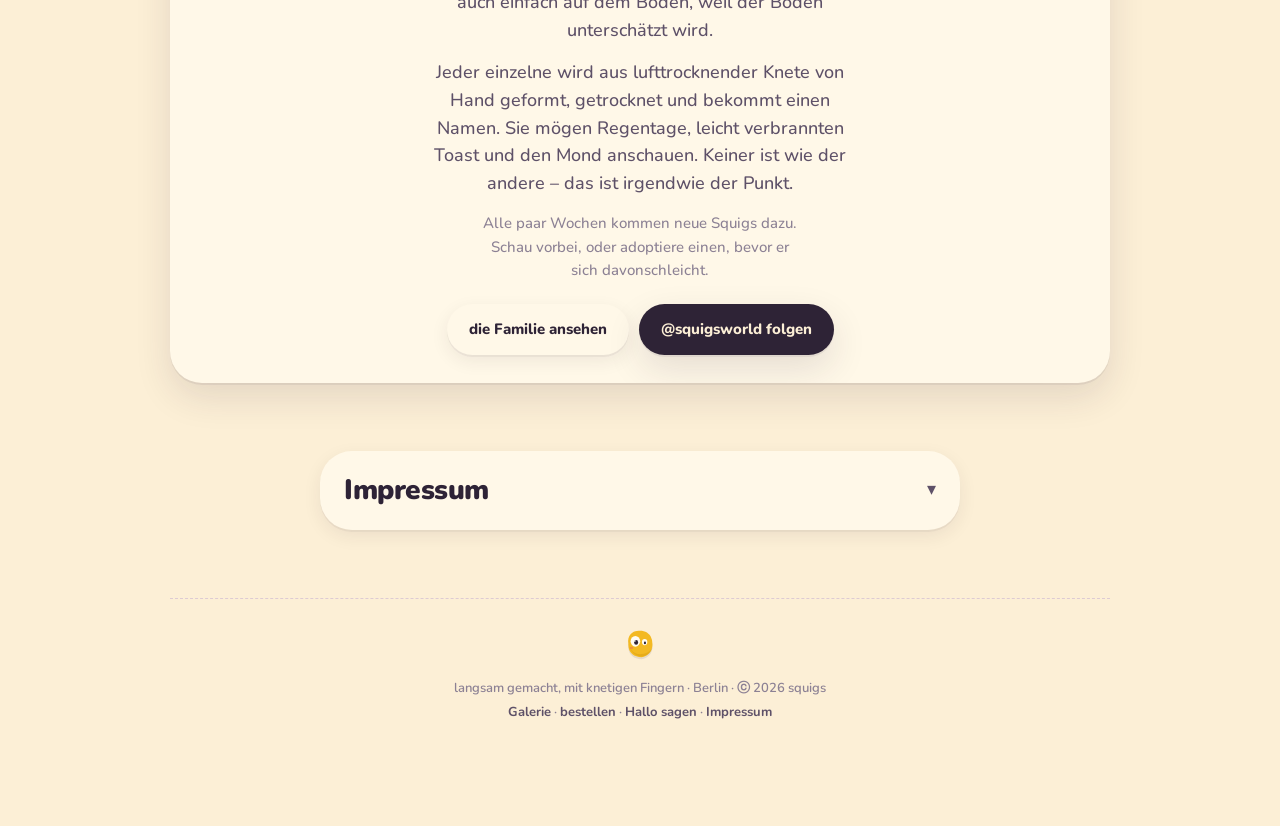
==== commit 0f3094db: "Add video thumbnails for Google indexing Co-Authored-By: Claude Opus 4.7 (1M context) <noreply@anthr" ====
--- a/index.html
+++ b/index.html
@@ -369,7 +369,7 @@
       <div class="videos2">
         <article class="vcard2">
           <div class="vcard2__media">
-            <video src="assets/squig-clip-1.mp4" muted loop playsinline preload="metadata"></video>
+            <video src="assets/squig-clip-1.mp4" poster="assets/thumbs/squig-clip-1.jpg" muted loop playsinline preload="metadata"></video>
             <button class="vcard2__fs" aria-label="groß ansehen" title="groß ansehen">
               <svg viewBox="0 0 24 24" fill="none" stroke="currentColor" stroke-width="2.5" stroke-linecap="round"><path d="M4 9V4h5M20 9V4h-5M4 15v5h5M20 15v5h-5"/></svg>
             </button>
@@ -386,7 +386,7 @@
 
         <article class="vcard2">
           <div class="vcard2__media">
-            <video src="assets/squig-clip-2.mp4" muted loop playsinline preload="metadata"></video>
+            <video src="assets/squig-clip-2.mp4" poster="assets/thumbs/squig-clip-2.jpg" muted loop playsinline preload="metadata"></video>
             <button class="vcard2__fs" aria-label="groß ansehen" title="groß ansehen">
               <svg viewBox="0 0 24 24" fill="none" stroke="currentColor" stroke-width="2.5" stroke-linecap="round"><path d="M4 9V4h5M20 9V4h-5M4 15v5h5M20 15v5h-5"/></svg>
             </button>
@@ -403,7 +403,7 @@
 
         <article class="vcard2">
           <div class="vcard2__media">
-            <video src="assets/squig-clip-3.mp4" muted loop playsinline preload="metadata"></video>
+            <video src="assets/squig-clip-3.mp4" poster="assets/thumbs/squig-clip-3.jpg" muted loop playsinline preload="metadata"></video>
             <button class="vcard2__fs" aria-label="groß ansehen" title="groß ansehen">
               <svg viewBox="0 0 24 24" fill="none" stroke="currentColor" stroke-width="2.5" stroke-linecap="round"><path d="M4 9V4h5M20 9V4h-5M4 15v5h5M20 15v5h-5"/></svg>
             </button>
@@ -420,7 +420,7 @@
 
         <article class="vcard2">
           <div class="vcard2__media">
-            <video src="assets/squig-clip-4.mp4" muted loop playsinline preload="metadata"></video>
+            <video src="assets/squig-clip-4.mp4" poster="assets/thumbs/squig-clip-4.jpg" muted loop playsinline preload="metadata"></video>
             <button class="vcard2__fs" aria-label="groß ansehen" title="groß ansehen">
               <svg viewBox="0 0 24 24" fill="none" stroke="currentColor" stroke-width="2.5" stroke-linecap="round"><path d="M4 9V4h5M20 9V4h-5M4 15v5h5M20 15v5h-5"/></svg>
             </button>
@@ -437,7 +437,7 @@
 
         <article class="vcard2">
           <div class="vcard2__media">
-            <video src="assets/squig-clip-5.mp4" muted loop playsinline preload="metadata"></video>
+            <video src="assets/squig-clip-5.mp4" poster="assets/thumbs/squig-clip-5.jpg" muted loop playsinline preload="metadata"></video>
             <button class="vcard2__fs" aria-label="groß ansehen" title="groß ansehen">
               <svg viewBox="0 0 24 24" fill="none" stroke="currentColor" stroke-width="2.5" stroke-linecap="round"><path d="M4 9V4h5M20 9V4h-5M4 15v5h5M20 15v5h-5"/></svg>
             </button>
@@ -454,7 +454,7 @@
 
         <article class="vcard2">
           <div class="vcard2__media">
-            <video src="assets/squig-bedtime.mp4" muted loop playsinline preload="metadata"></video>
+            <video src="assets/squig-bedtime.mp4" poster="assets/thumbs/squig-bedtime.jpg" muted loop playsinline preload="metadata"></video>
             <button class="vcard2__fs" aria-label="groß ansehen" title="groß ansehen">
               <svg viewBox="0 0 24 24" fill="none" stroke="currentColor" stroke-width="2.5" stroke-linecap="round"><path d="M4 9V4h5M20 9V4h-5M4 15v5h5M20 15v5h-5"/></svg>
             </button>
@@ -471,7 +471,7 @@
 
         <article class="vcard2">
           <div class="vcard2__media">
-            <video src="assets/clip-cosy.mp4" muted loop playsinline preload="metadata"></video>
+            <video src="assets/clip-cosy.mp4" poster="assets/thumbs/clip-cosy.jpg" muted loop playsinline preload="metadata"></video>
             <button class="vcard2__fs" aria-label="groß ansehen" title="groß ansehen">
               <svg viewBox="0 0 24 24" fill="none" stroke="currentColor" stroke-width="2.5" stroke-linecap="round"><path d="M4 9V4h5M20 9V4h-5M4 15v5h5M20 15v5h-5"/></svg>
             </button>
@@ -488,7 +488,7 @@
 
         <article class="vcard2">
           <div class="vcard2__media">
-            <video src="assets/clip-roll.mp4" muted loop playsinline preload="metadata"></video>
+            <video src="assets/clip-roll.mp4" poster="assets/thumbs/clip-roll.jpg" muted loop playsinline preload="metadata"></video>
             <button class="vcard2__fs" aria-label="groß ansehen" title="groß ansehen">
               <svg viewBox="0 0 24 24" fill="none" stroke="currentColor" stroke-width="2.5" stroke-linecap="round"><path d="M4 9V4h5M20 9V4h-5M4 15v5h5M20 15v5h-5"/></svg>
             </button>
@@ -505,7 +505,7 @@
 
         <article class="vcard2">
           <div class="vcard2__media">
-            <video src="assets/clip-jump.mp4" muted loop playsinline preload="metadata"></video>
+            <video src="assets/clip-jump.mp4" poster="assets/thumbs/clip-jump.jpg" muted loop playsinline preload="metadata"></video>
             <button class="vcard2__fs" aria-label="groß ansehen" title="groß ansehen">
               <svg viewBox="0 0 24 24" fill="none" stroke="currentColor" stroke-width="2.5" stroke-linecap="round"><path d="M4 9V4h5M20 9V4h-5M4 15v5h5M20 15v5h-5"/></svg>
             </button>
@@ -522,7 +522,7 @@
 
         <article class="vcard2">
           <div class="vcard2__media">
-            <video src="assets/clip-walk.mp4" muted loop playsinline preload="metadata"></video>
+            <video src="assets/clip-walk.mp4" poster="assets/thumbs/clip-walk.jpg" muted loop playsinline preload="metadata"></video>
             <button class="vcard2__fs" aria-label="groß ansehen" title="groß ansehen">
               <svg viewBox="0 0 24 24" fill="none" stroke="currentColor" stroke-width="2.5" stroke-linecap="round"><path d="M4 9V4h5M20 9V4h-5M4 15v5h5M20 15v5h-5"/></svg>
             </button>
@@ -539,7 +539,7 @@
 
         <article class="vcard2">
           <div class="vcard2__media">
-            <video src="assets/clip-spin.mp4" muted loop playsinline preload="metadata"></video>
+            <video src="assets/clip-spin.mp4" poster="assets/thumbs/clip-spin.jpg" muted loop playsinline preload="metadata"></video>
             <button class="vcard2__fs" aria-label="groß ansehen" title="groß ansehen">
               <svg viewBox="0 0 24 24" fill="none" stroke="currentColor" stroke-width="2.5" stroke-linecap="round"><path d="M4 9V4h5M20 9V4h-5M4 15v5h5M20 15v5h-5"/></svg>
             </button>
@@ -556,7 +556,7 @@
 
         <article class="vcard2">
           <div class="vcard2__media">
-            <video src="assets/squig-donut.mp4" muted loop playsinline preload="metadata"></video>
+            <video src="assets/squig-donut.mp4" poster="assets/thumbs/squig-donut.jpg" muted loop playsinline preload="metadata"></video>
             <button class="vcard2__fs" aria-label="groß ansehen" title="groß ansehen">
               <svg viewBox="0 0 24 24" fill="none" stroke="currentColor" stroke-width="2.5" stroke-linecap="round"><path d="M4 9V4h5M20 9V4h-5M4 15v5h5M20 15v5h-5"/></svg>
             </button>
@@ -573,7 +573,7 @@
 
         <article class="vcard2">
           <div class="vcard2__media">
-            <video src="assets/clip-hug.mp4" muted loop playsinline preload="metadata"></video>
+            <video src="assets/clip-hug.mp4" poster="assets/thumbs/clip-hug.jpg" muted loop playsinline preload="metadata"></video>
             <button class="vcard2__fs" aria-label="groß ansehen" title="groß ansehen">
               <svg viewBox="0 0 24 24" fill="none" stroke="currentColor" stroke-width="2.5" stroke-linecap="round"><path d="M4 9V4h5M20 9V4h-5M4 15v5h5M20 15v5h-5"/></svg>
             </button>
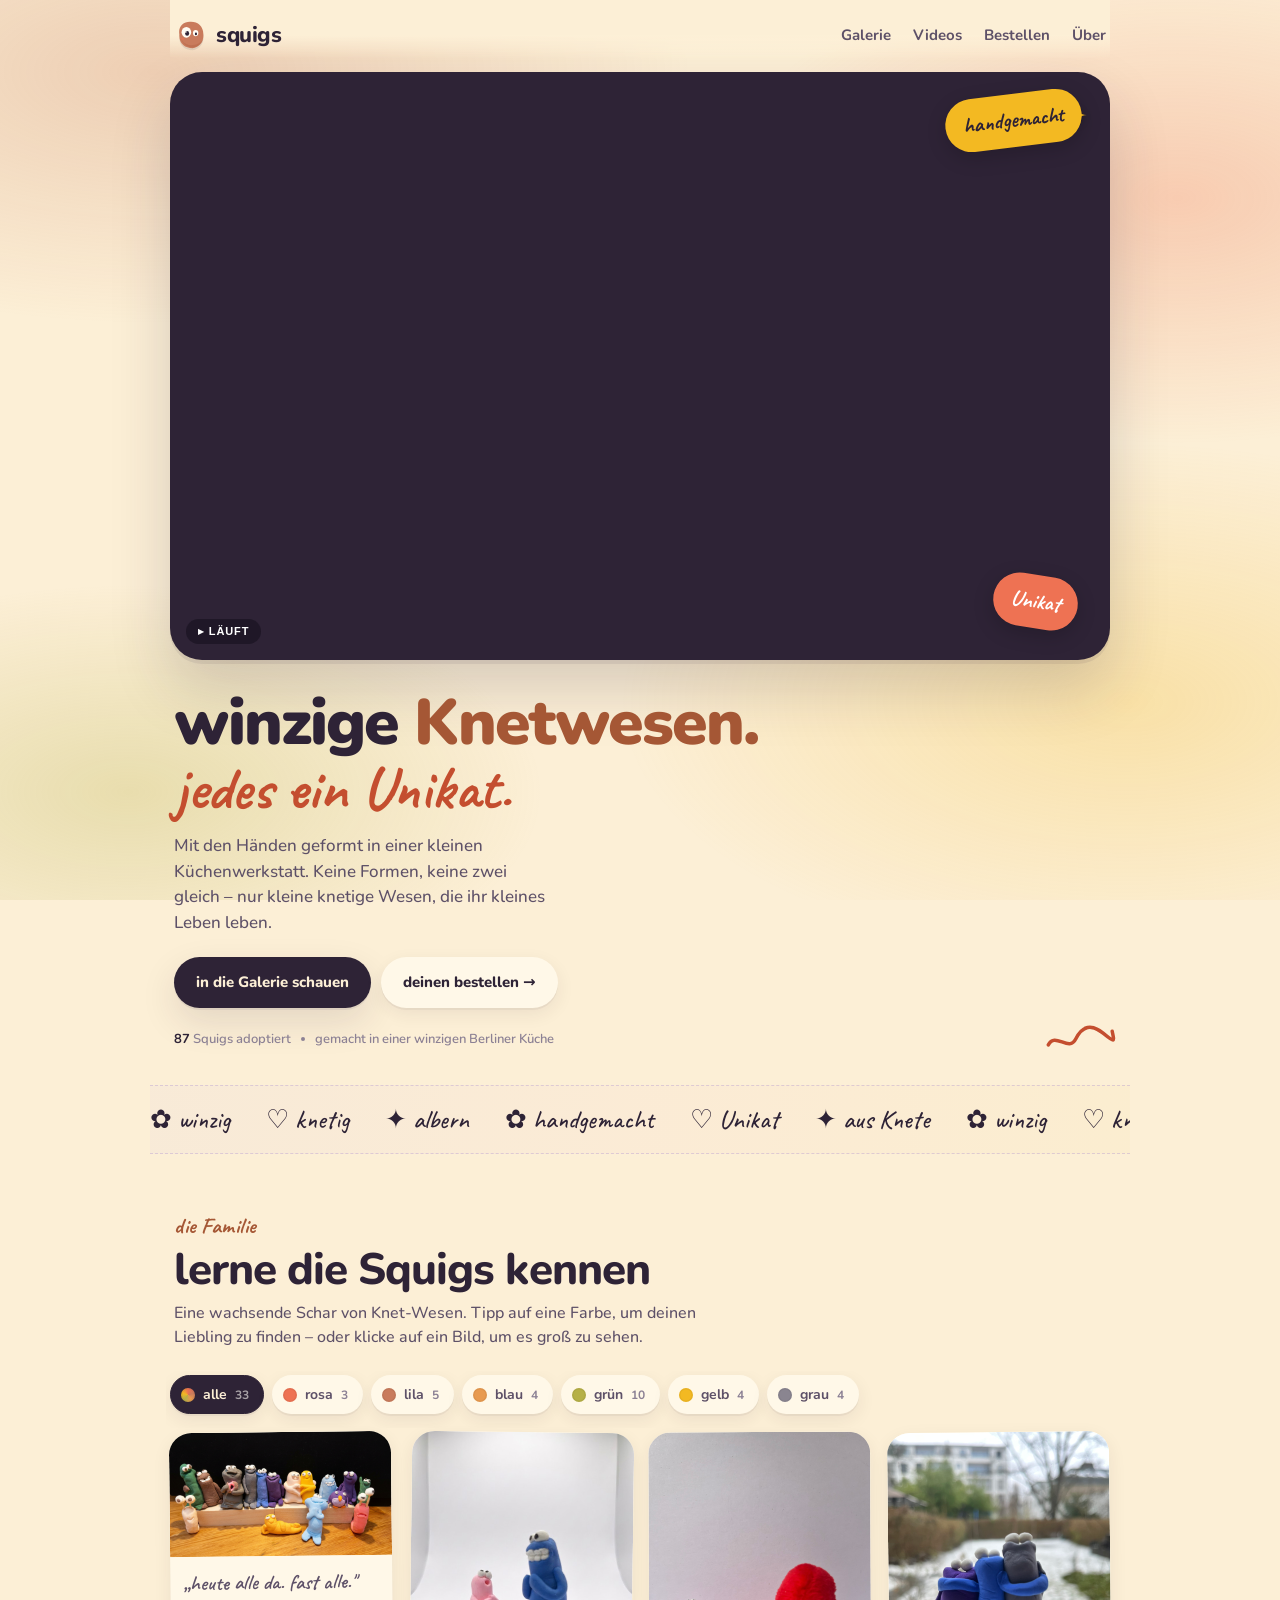
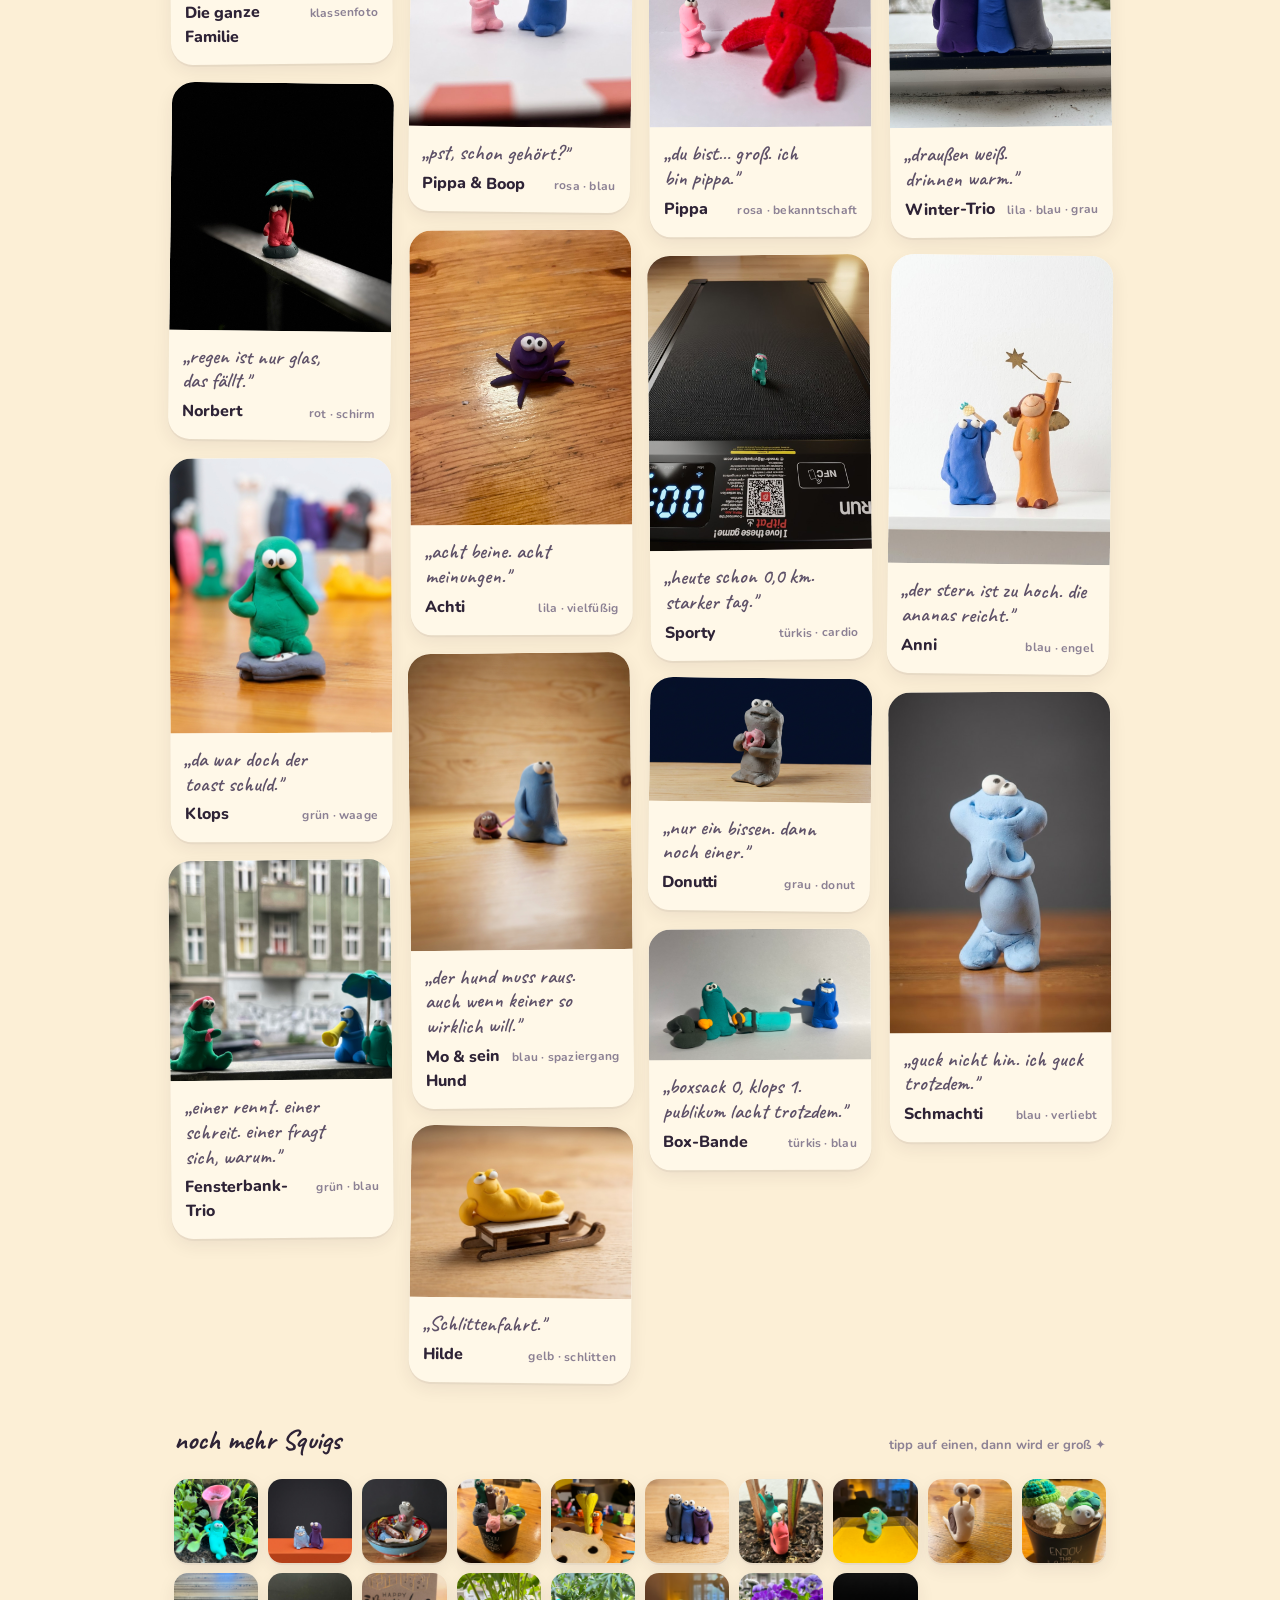
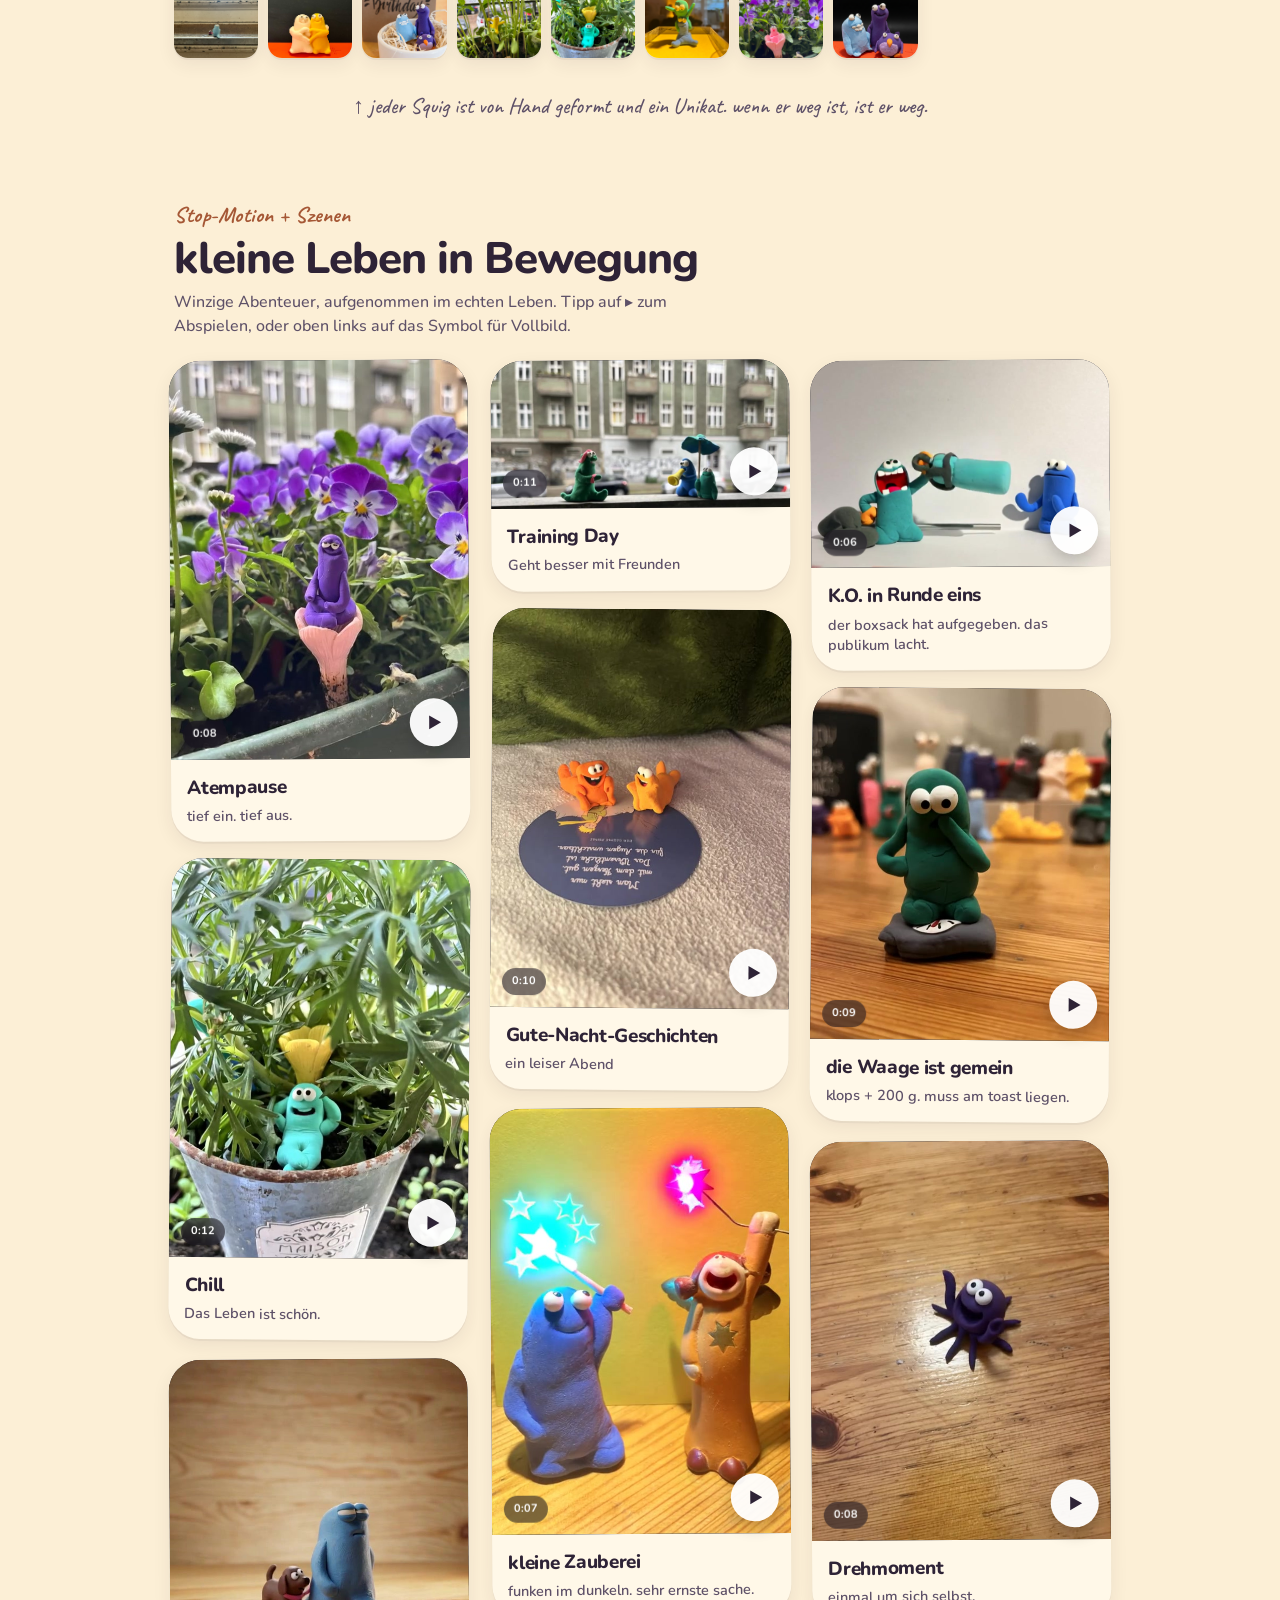
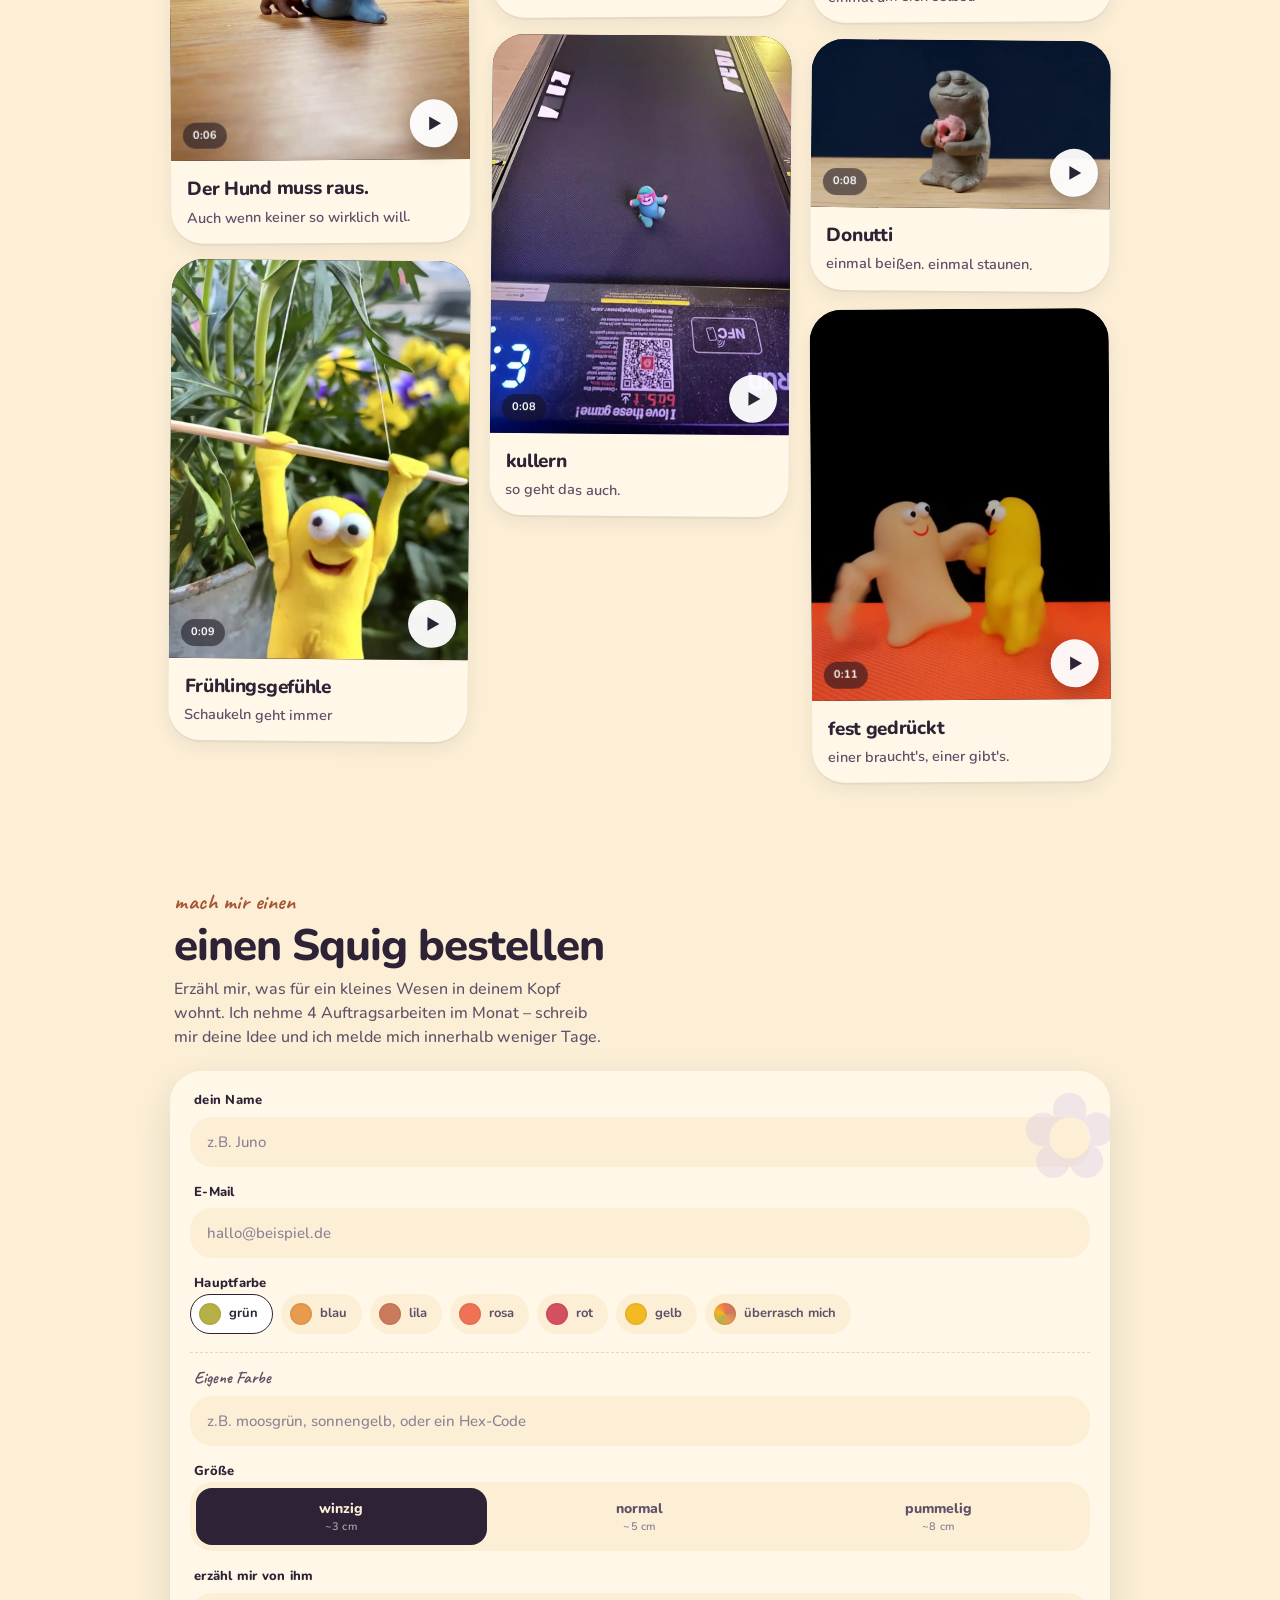
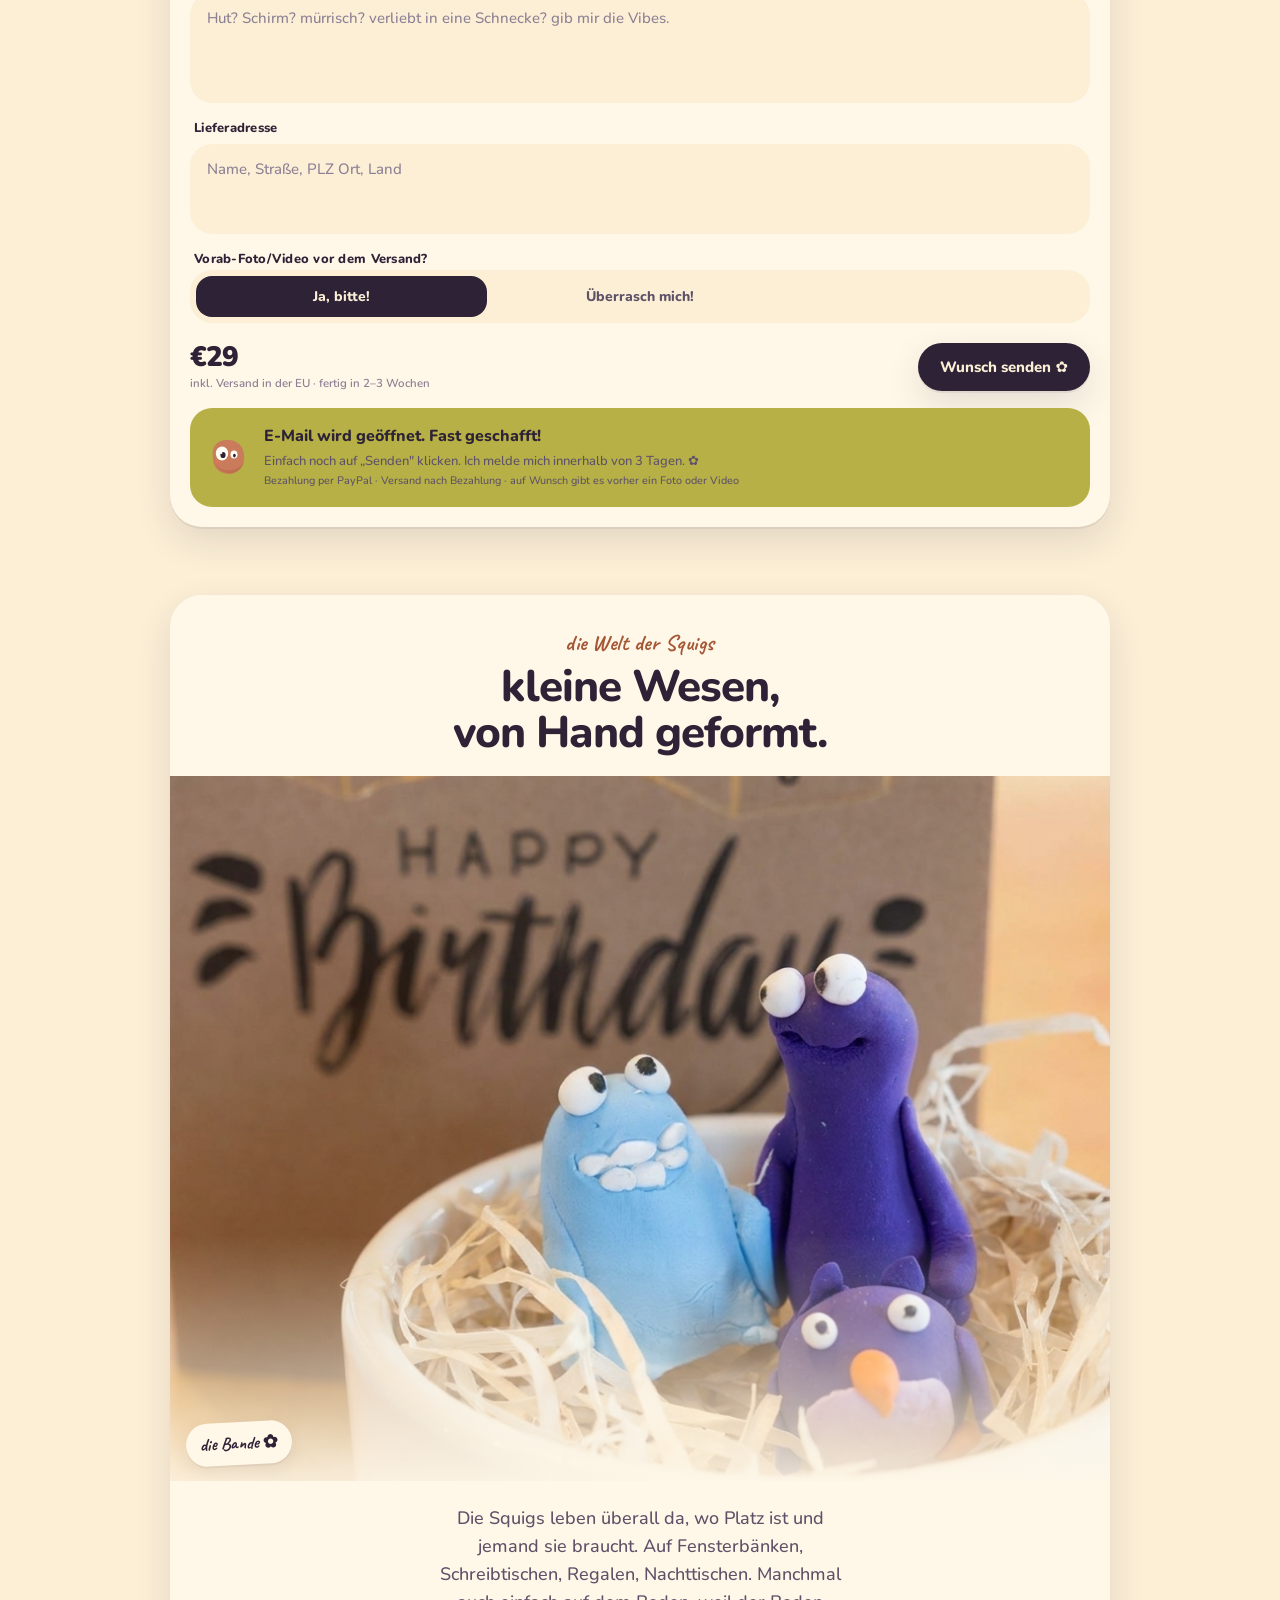
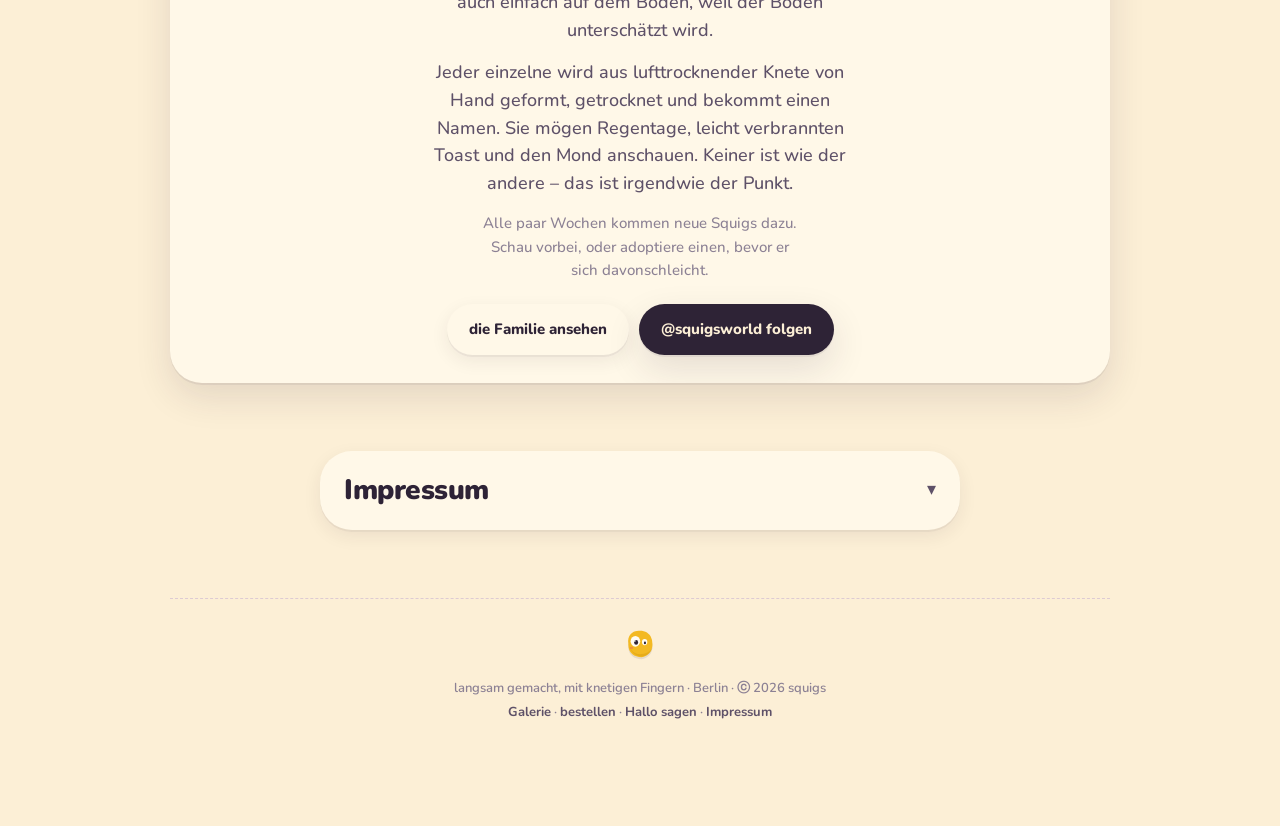
==== commit 3b91bb9b: "Add VideoObject schema, video sitemap and robots.txt for SEO Co-Authored-By: Claude Opus 4.7 (1M con" ====
--- a/index.html
+++ b/index.html
@@ -33,6 +33,132 @@
 <link rel="stylesheet" href="https://fonts.googleapis.com/css2?family=Nunito:wght@400;500;600;700;800;900&family=Caveat:wght@500;700&display=swap">
 <link rel="stylesheet" href="styles.css">
 <link rel="stylesheet" href="styles-v2.css">
+
+<!-- VideoObject Schema für Google Video-Indexierung -->
+<script type="application/ld+json">
+{
+  "@context": "https://schema.org",
+  "@graph": [
+    {
+      "@type": "VideoObject",
+      "name": "Atempause",
+      "description": "tief ein. tief aus. Ein kleiner Squig atmet durch — Stop-Motion-Szene aus der Squigs-Welt.",
+      "thumbnailUrl": "https://www.squigs.world/assets/thumbs/squig-clip-1.jpg",
+      "contentUrl": "https://www.squigs.world/assets/squig-clip-1.mp4",
+      "uploadDate": "2026-05-19",
+      "duration": "PT8S"
+    },
+    {
+      "@type": "VideoObject",
+      "name": "Chill",
+      "description": "Das Leben ist schön. Ein entspannter Moment aus dem Alltag der Squigs.",
+      "thumbnailUrl": "https://www.squigs.world/assets/thumbs/squig-clip-2.jpg",
+      "contentUrl": "https://www.squigs.world/assets/squig-clip-2.mp4",
+      "uploadDate": "2026-05-19",
+      "duration": "PT12S"
+    },
+    {
+      "@type": "VideoObject",
+      "name": "Der Hund muss raus",
+      "description": "Auch wenn keiner so wirklich will. Eine kleine Gassi-Geschichte mit Squigs.",
+      "thumbnailUrl": "https://www.squigs.world/assets/thumbs/squig-clip-3.jpg",
+      "contentUrl": "https://www.squigs.world/assets/squig-clip-3.mp4",
+      "uploadDate": "2026-05-19",
+      "duration": "PT6S"
+    },
+    {
+      "@type": "VideoObject",
+      "name": "Frühlingsgefühle",
+      "description": "Schaukeln geht immer. Ein Squig auf der Schaukel — Frühlingsstimmung in Knete.",
+      "thumbnailUrl": "https://www.squigs.world/assets/thumbs/squig-clip-4.jpg",
+      "contentUrl": "https://www.squigs.world/assets/squig-clip-4.mp4",
+      "uploadDate": "2026-05-19",
+      "duration": "PT9S"
+    },
+    {
+      "@type": "VideoObject",
+      "name": "Training Day",
+      "description": "Geht besser mit Freunden. Squigs beim gemeinsamen Training.",
+      "thumbnailUrl": "https://www.squigs.world/assets/thumbs/squig-clip-5.jpg",
+      "contentUrl": "https://www.squigs.world/assets/squig-clip-5.mp4",
+      "uploadDate": "2026-05-19",
+      "duration": "PT11S"
+    },
+    {
+      "@type": "VideoObject",
+      "name": "Gute-Nacht-Geschichten",
+      "description": "Ein leiser Abend. Ein Squig macht es sich gemütlich für die Nacht.",
+      "thumbnailUrl": "https://www.squigs.world/assets/thumbs/squig-bedtime.jpg",
+      "contentUrl": "https://www.squigs.world/assets/squig-bedtime.mp4",
+      "uploadDate": "2026-05-19",
+      "duration": "PT10S"
+    },
+    {
+      "@type": "VideoObject",
+      "name": "kleine Zauberei",
+      "description": "Funken im Dunkeln. Sehr ernste Sache. Ein magischer Moment in der Squigs-Welt.",
+      "thumbnailUrl": "https://www.squigs.world/assets/thumbs/clip-cosy.jpg",
+      "contentUrl": "https://www.squigs.world/assets/clip-cosy.mp4",
+      "uploadDate": "2026-05-19",
+      "duration": "PT7S"
+    },
+    {
+      "@type": "VideoObject",
+      "name": "kullern",
+      "description": "So geht das auch. Ein Squig kullert durch die Szene.",
+      "thumbnailUrl": "https://www.squigs.world/assets/thumbs/clip-roll.jpg",
+      "contentUrl": "https://www.squigs.world/assets/clip-roll.mp4",
+      "uploadDate": "2026-05-19",
+      "duration": "PT8S"
+    },
+    {
+      "@type": "VideoObject",
+      "name": "K.O. in Runde eins",
+      "description": "Der Boxsack hat aufgegeben. Das Publikum lacht. Squig beim Boxtraining.",
+      "thumbnailUrl": "https://www.squigs.world/assets/thumbs/clip-jump.jpg",
+      "contentUrl": "https://www.squigs.world/assets/clip-jump.mp4",
+      "uploadDate": "2026-05-19",
+      "duration": "PT6S"
+    },
+    {
+      "@type": "VideoObject",
+      "name": "die Waage ist gemein",
+      "description": "Klops + 200 g. Muss am Toast liegen. Ein Squig auf der Waage.",
+      "thumbnailUrl": "https://www.squigs.world/assets/thumbs/clip-walk.jpg",
+      "contentUrl": "https://www.squigs.world/assets/clip-walk.mp4",
+      "uploadDate": "2026-05-19",
+      "duration": "PT9S"
+    },
+    {
+      "@type": "VideoObject",
+      "name": "Drehmoment",
+      "description": "Einmal um sich selbst. Ein Squig dreht eine Runde.",
+      "thumbnailUrl": "https://www.squigs.world/assets/thumbs/clip-spin.jpg",
+      "contentUrl": "https://www.squigs.world/assets/clip-spin.mp4",
+      "uploadDate": "2026-05-19",
+      "duration": "PT8S"
+    },
+    {
+      "@type": "VideoObject",
+      "name": "Donutti",
+      "description": "Einmal beißen. Einmal staunen. Ein Squig entdeckt einen Donut.",
+      "thumbnailUrl": "https://www.squigs.world/assets/thumbs/squig-donut.jpg",
+      "contentUrl": "https://www.squigs.world/assets/squig-donut.mp4",
+      "uploadDate": "2026-05-19",
+      "duration": "PT8S"
+    },
+    {
+      "@type": "VideoObject",
+      "name": "fest gedrückt",
+      "description": "Einer braucht's, einer gibt's. Zwei Squigs in einer Umarmung.",
+      "thumbnailUrl": "https://www.squigs.world/assets/thumbs/clip-hug.jpg",
+      "contentUrl": "https://www.squigs.world/assets/clip-hug.mp4",
+      "uploadDate": "2026-05-19",
+      "duration": "PT11S"
+    }
+  ]
+}
+</script>
 </head>
 <body>
   <div class="page" data-screen-label="Squigs Homepage">
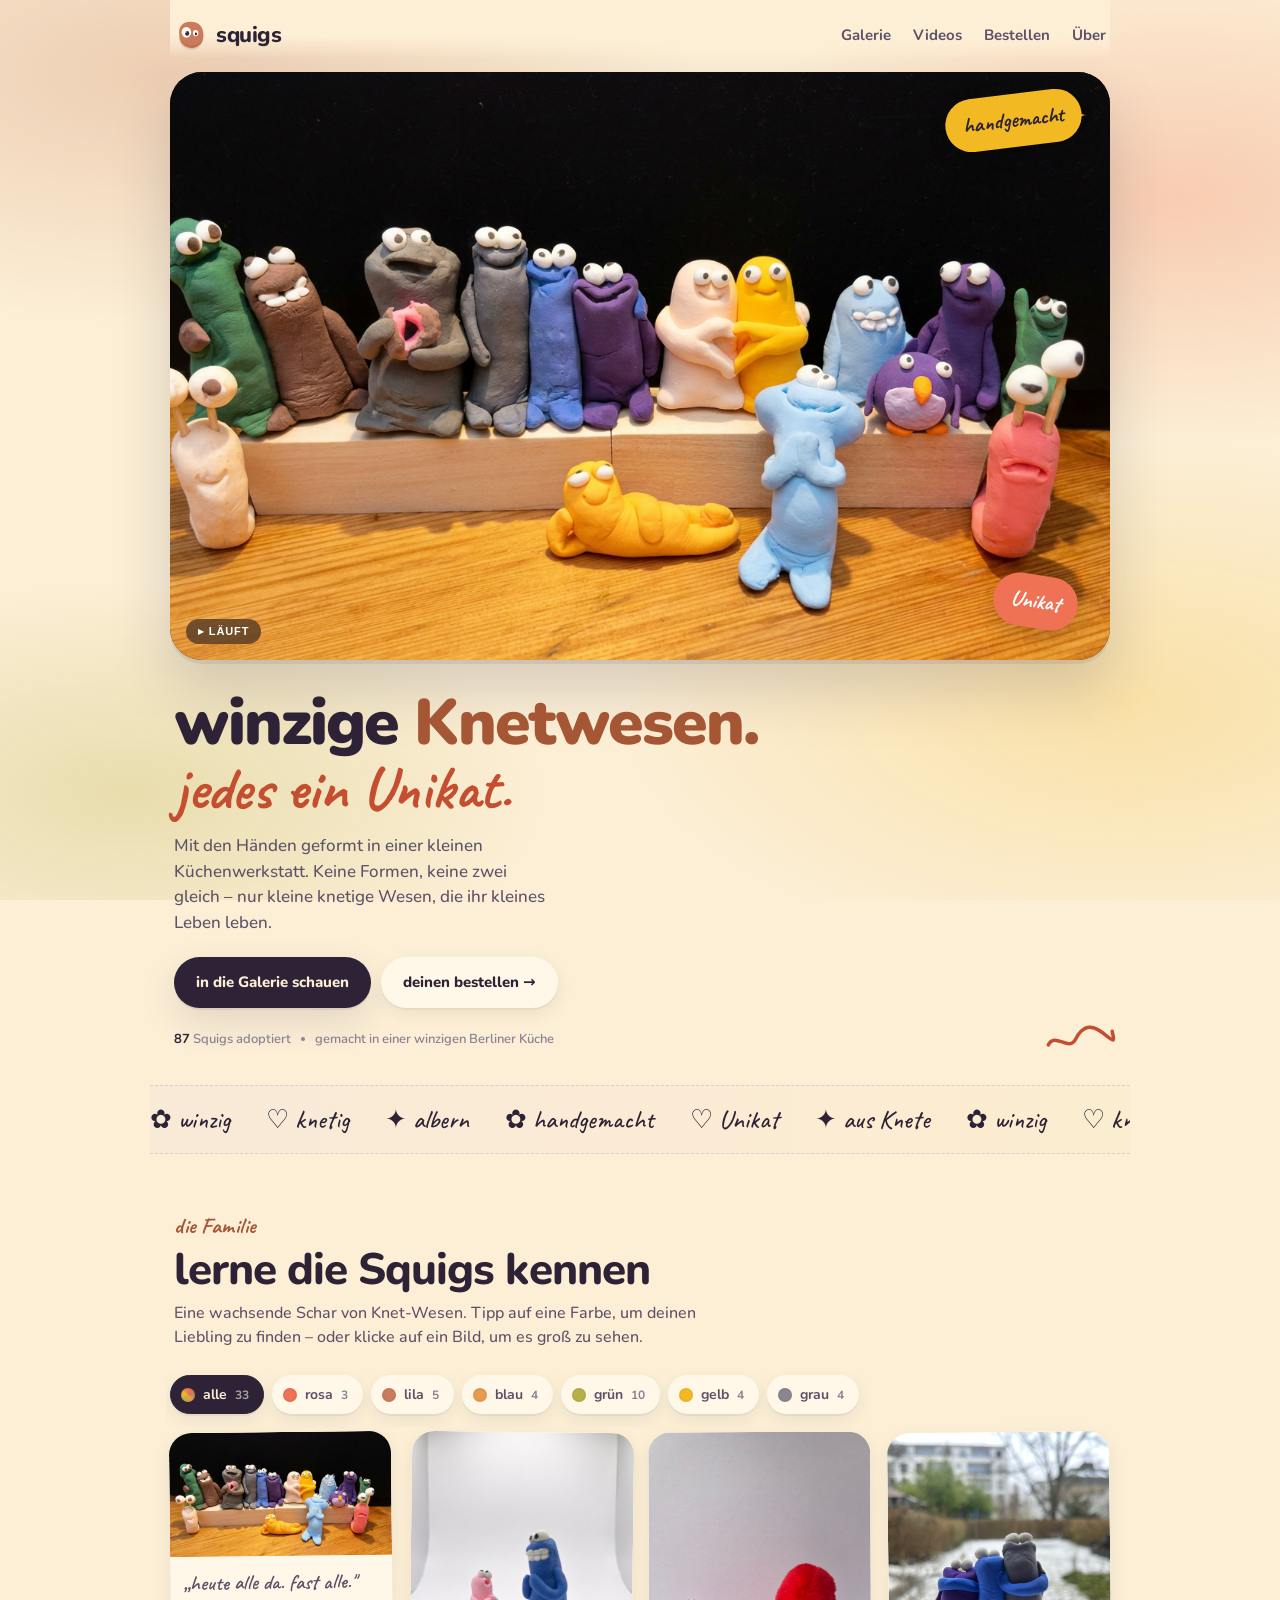
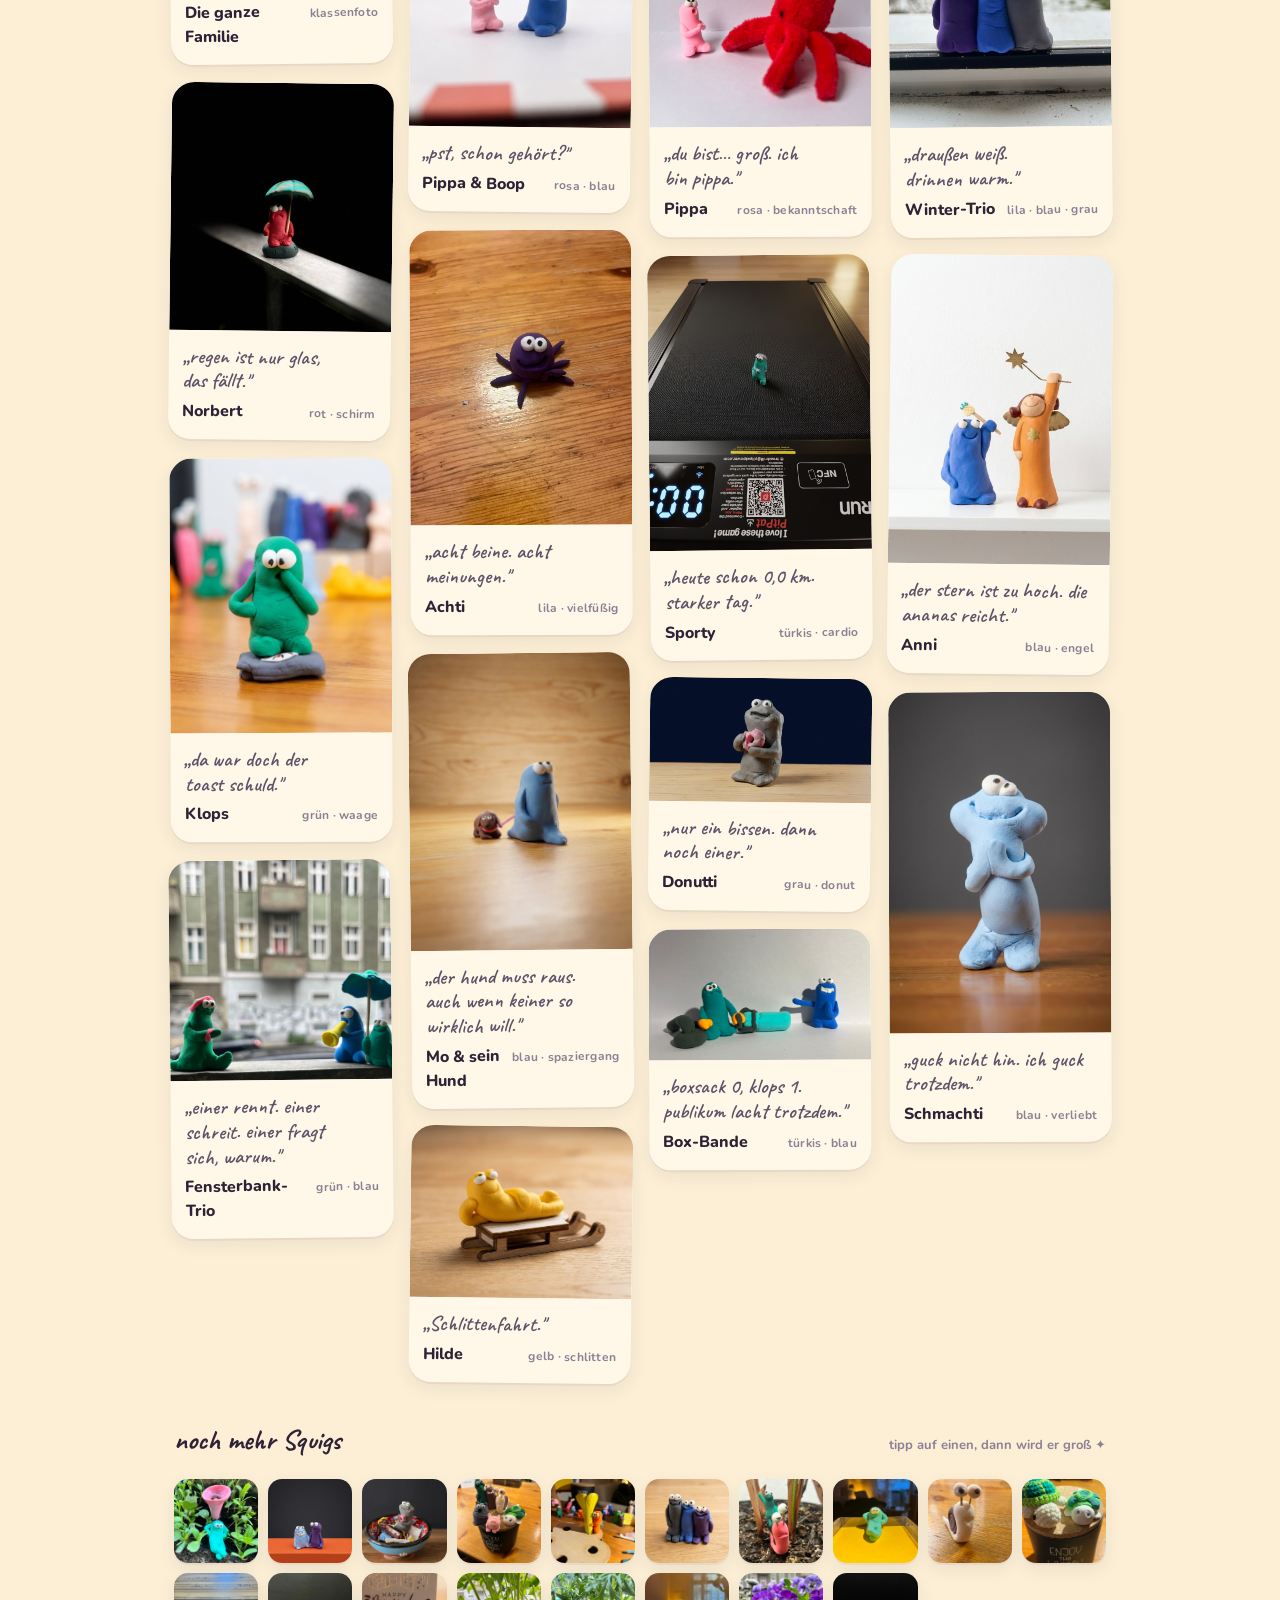
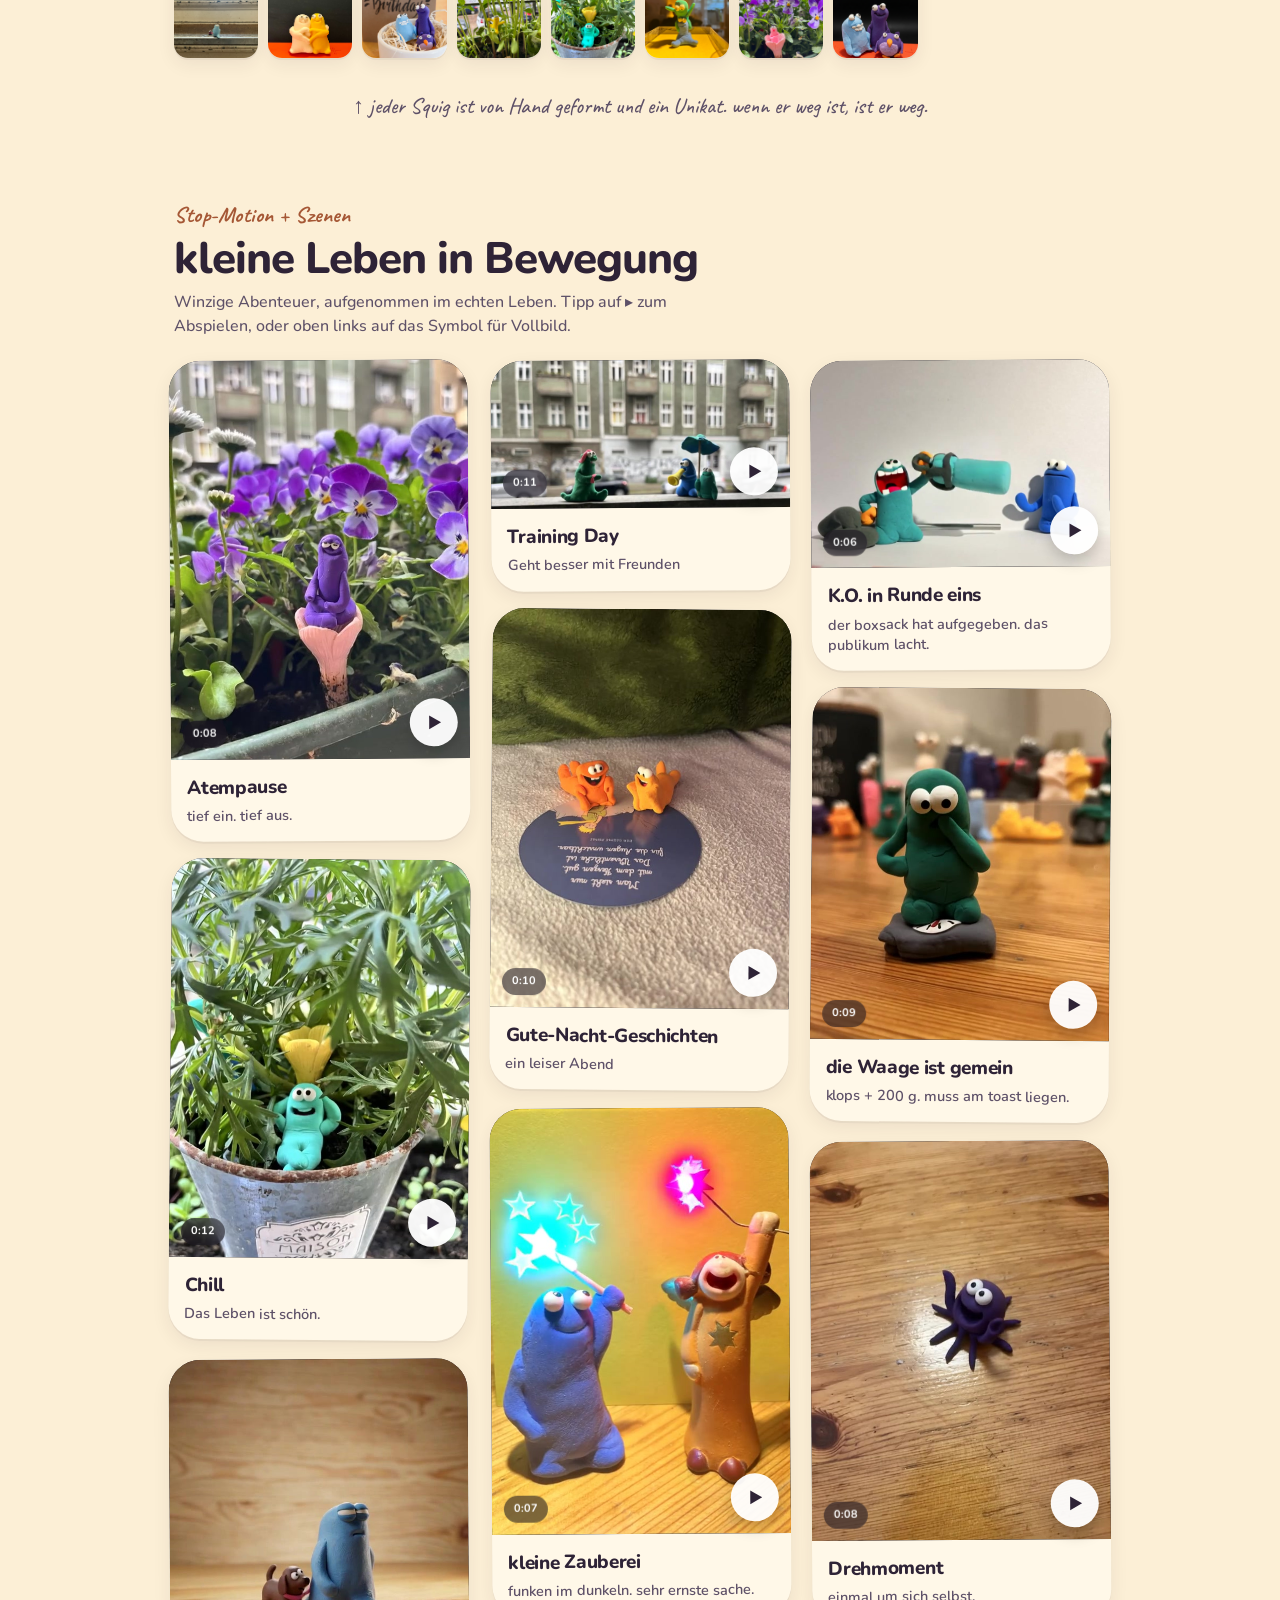
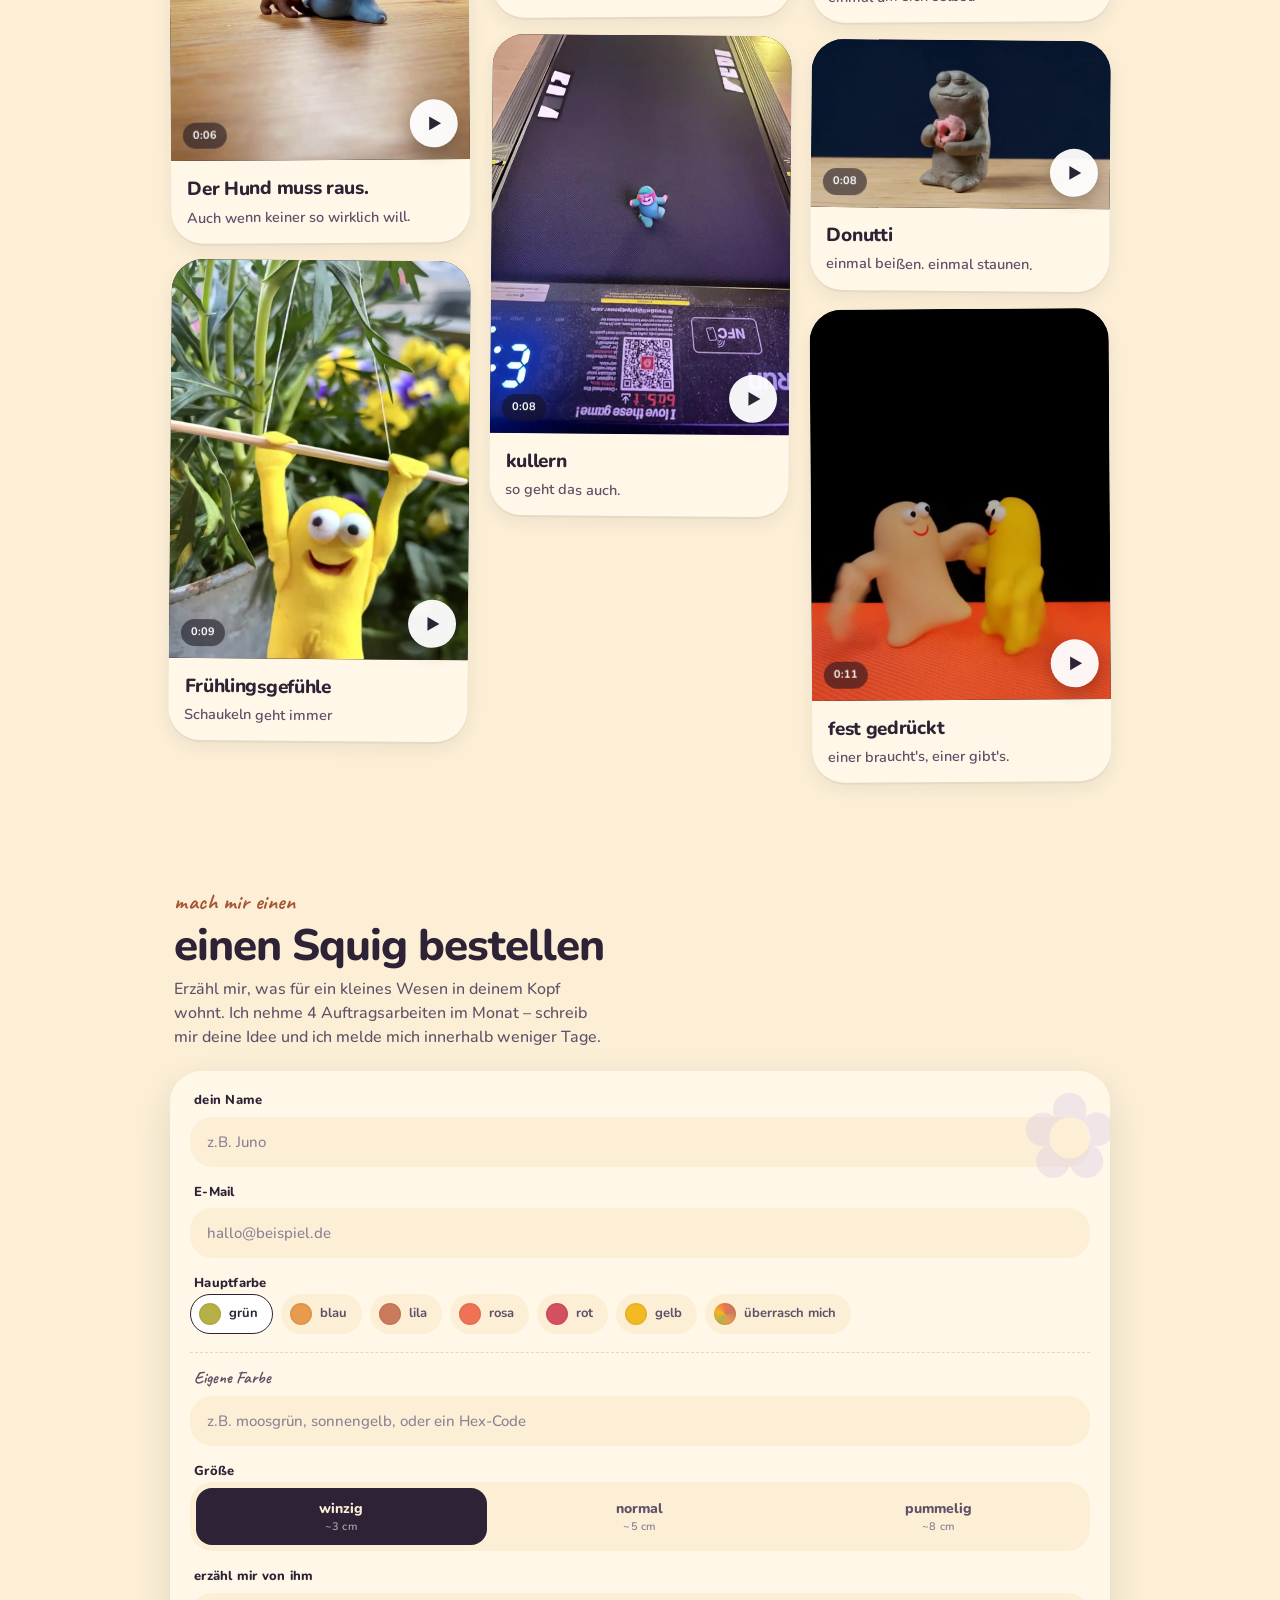
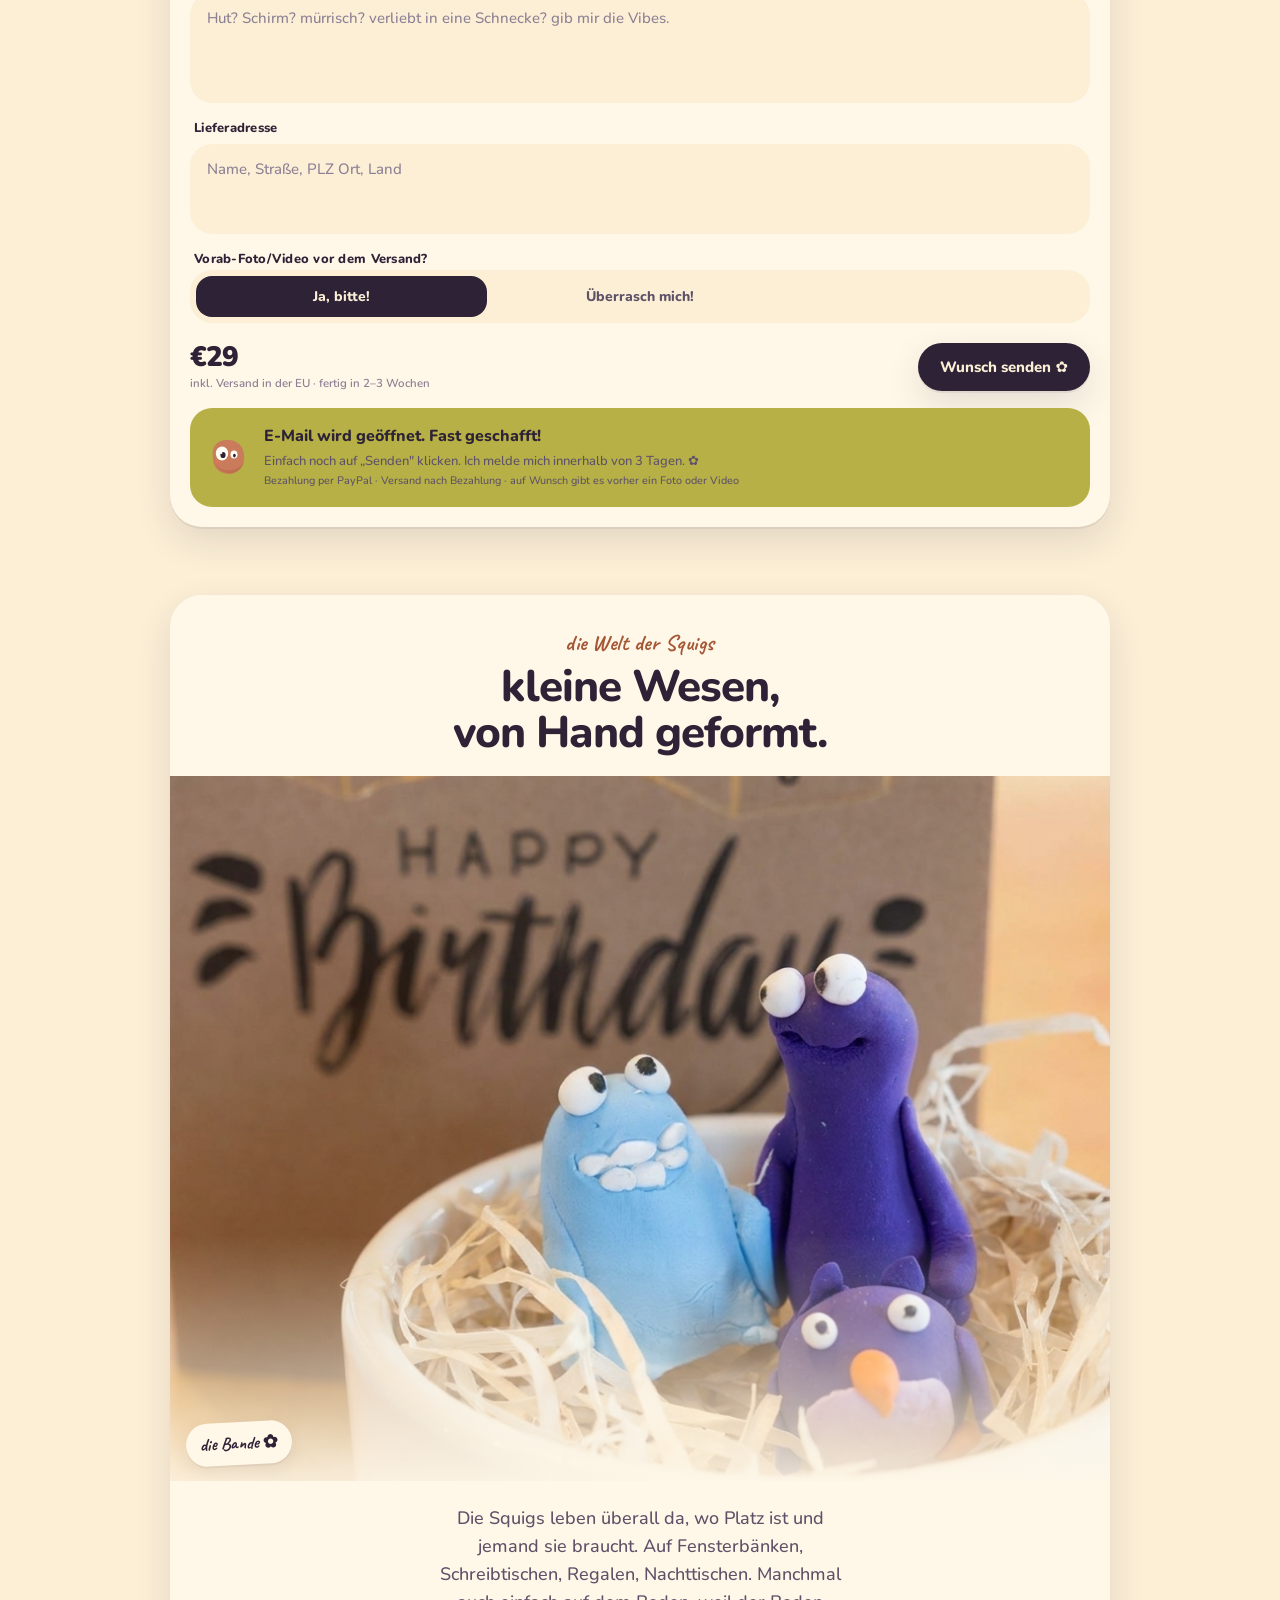
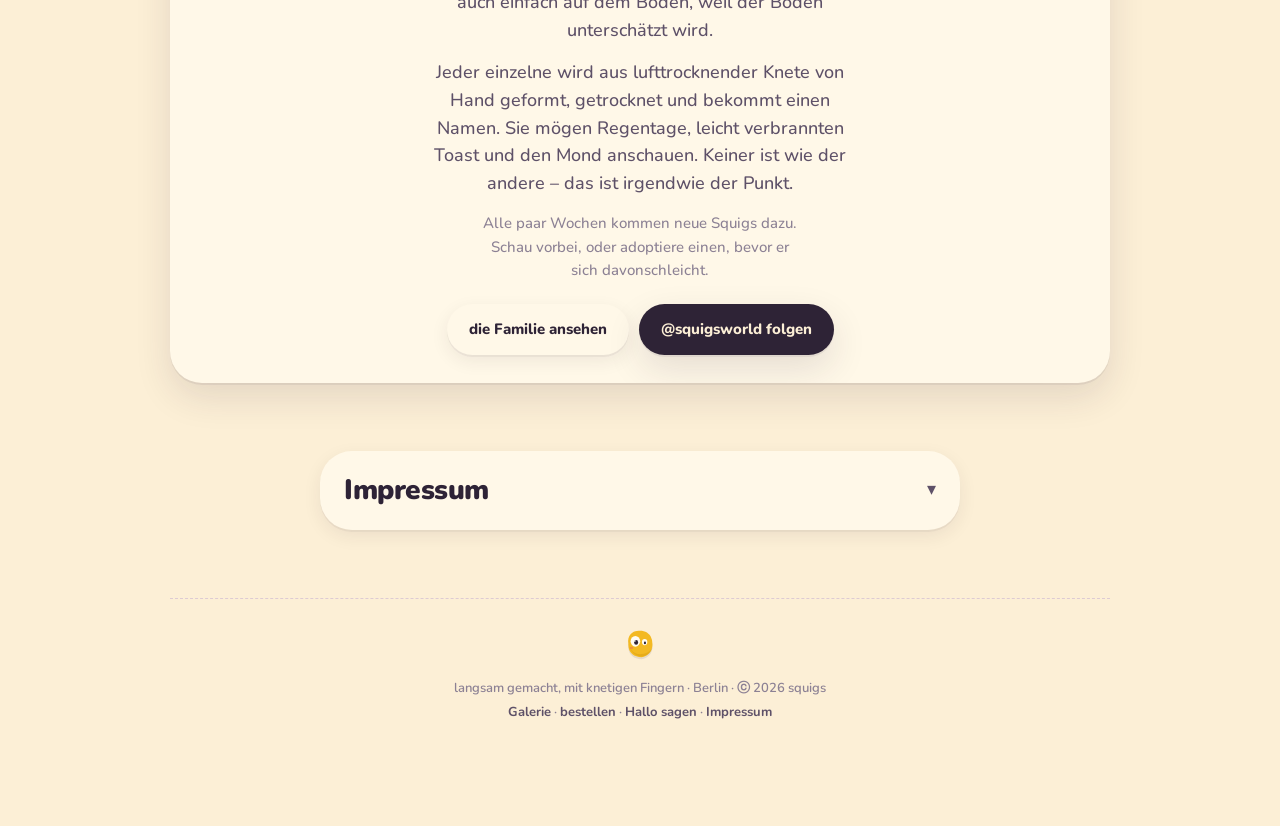
==== commit 27dfe629: "Add hero video thumbnail and schema entry Co-Authored-By: Claude Opus 4.7 (1M context) <noreply@anth" ====
--- a/index.html
+++ b/index.html
@@ -39,6 +39,15 @@
 {
   "@context": "https://schema.org",
   "@graph": [
+    {
+      "@type": "VideoObject",
+      "name": "Squigs — Knetwesen aus Berlin",
+      "description": "Willkommen in der Welt der Squigs — handgeformte Knetwesen aus einer kleinen Berliner Küche. Jedes Stück ein Unikat.",
+      "thumbnailUrl": "https://www.squigs.world/assets/squig-family-lineup.png",
+      "contentUrl": "https://www.squigs.world/assets/hero.mp4",
+      "uploadDate": "2026-05-19",
+      "duration": "PT5S"
+    },
     {
       "@type": "VideoObject",
       "name": "Atempause",
@@ -206,6 +215,7 @@
       <div class="hero__featured">
         <video class="hero__video"
                src="assets/hero.mp4"
+               poster="assets/squig-family-lineup.png"
                autoplay muted loop playsinline
                aria-hidden="true"></video>
         <button class="hero__loop-tag" id="heroLoopBtn" aria-label="Video pausieren">▸ läuft</button>
